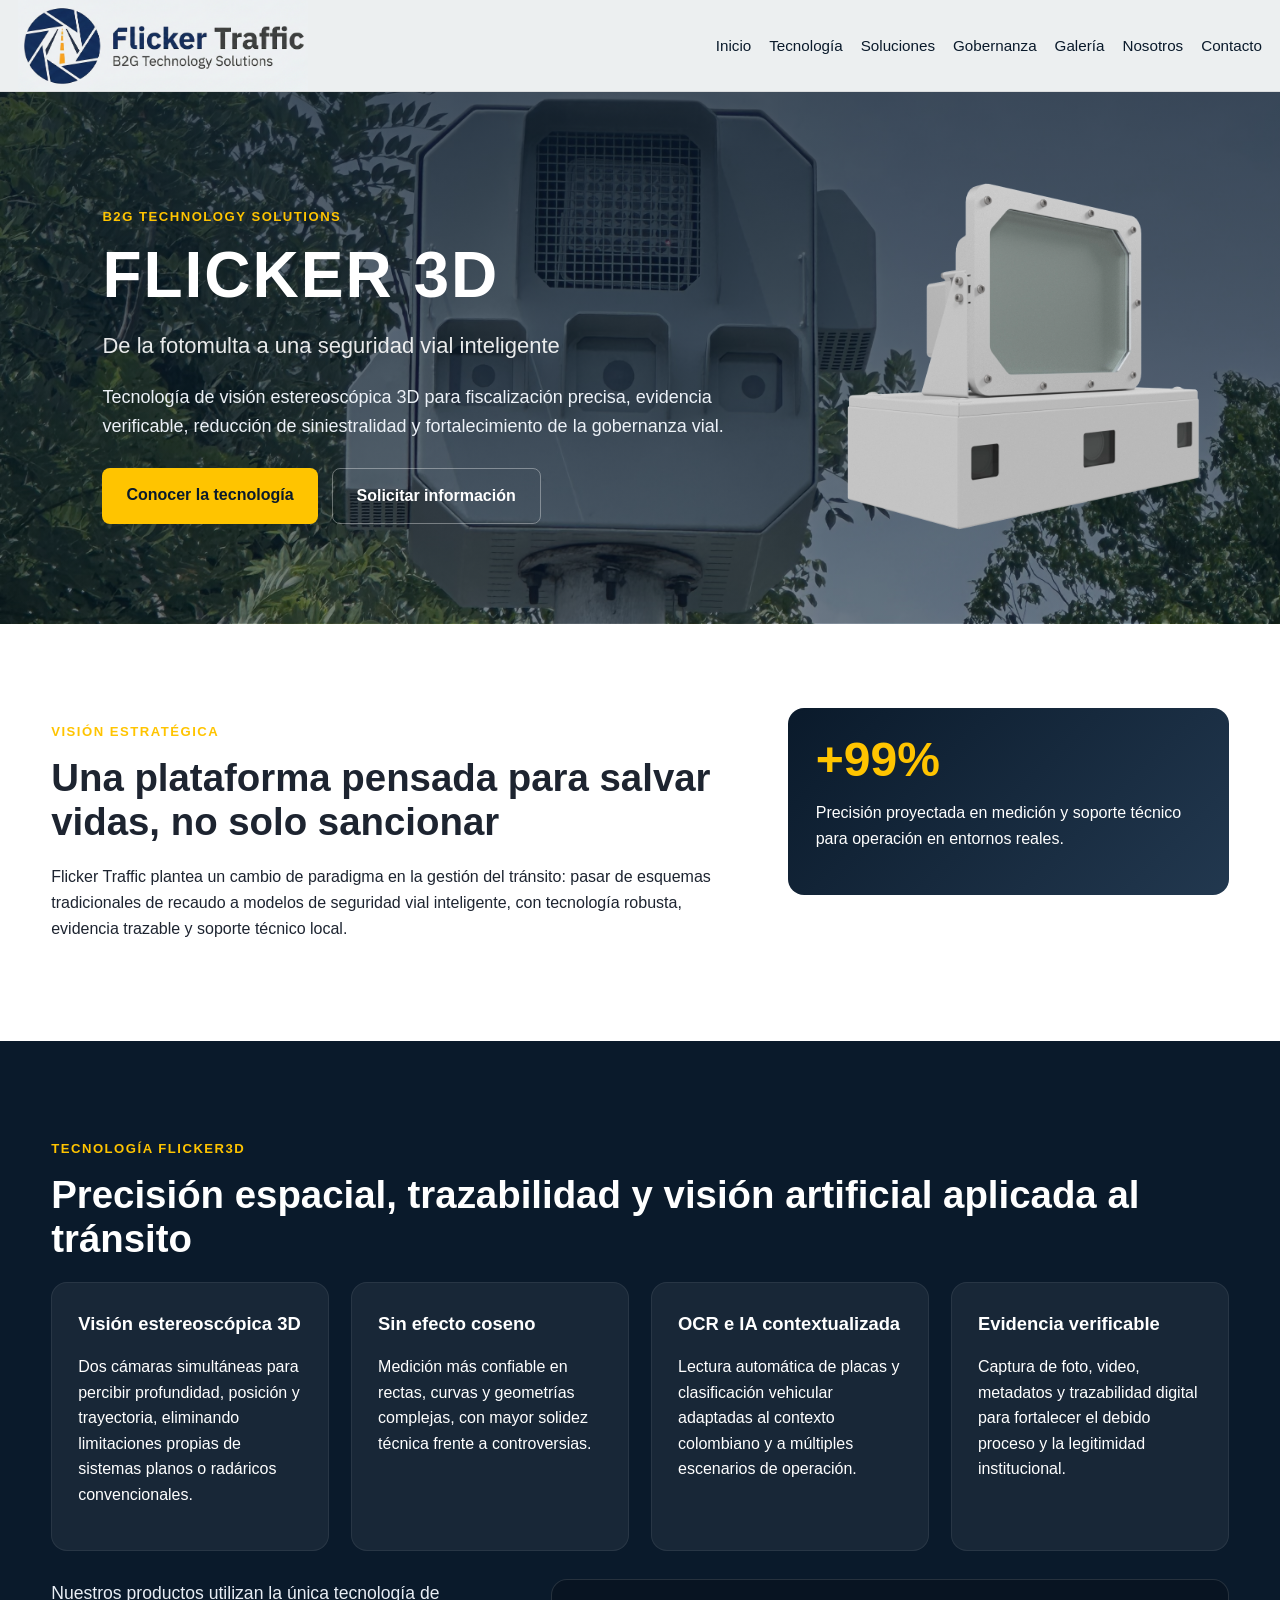
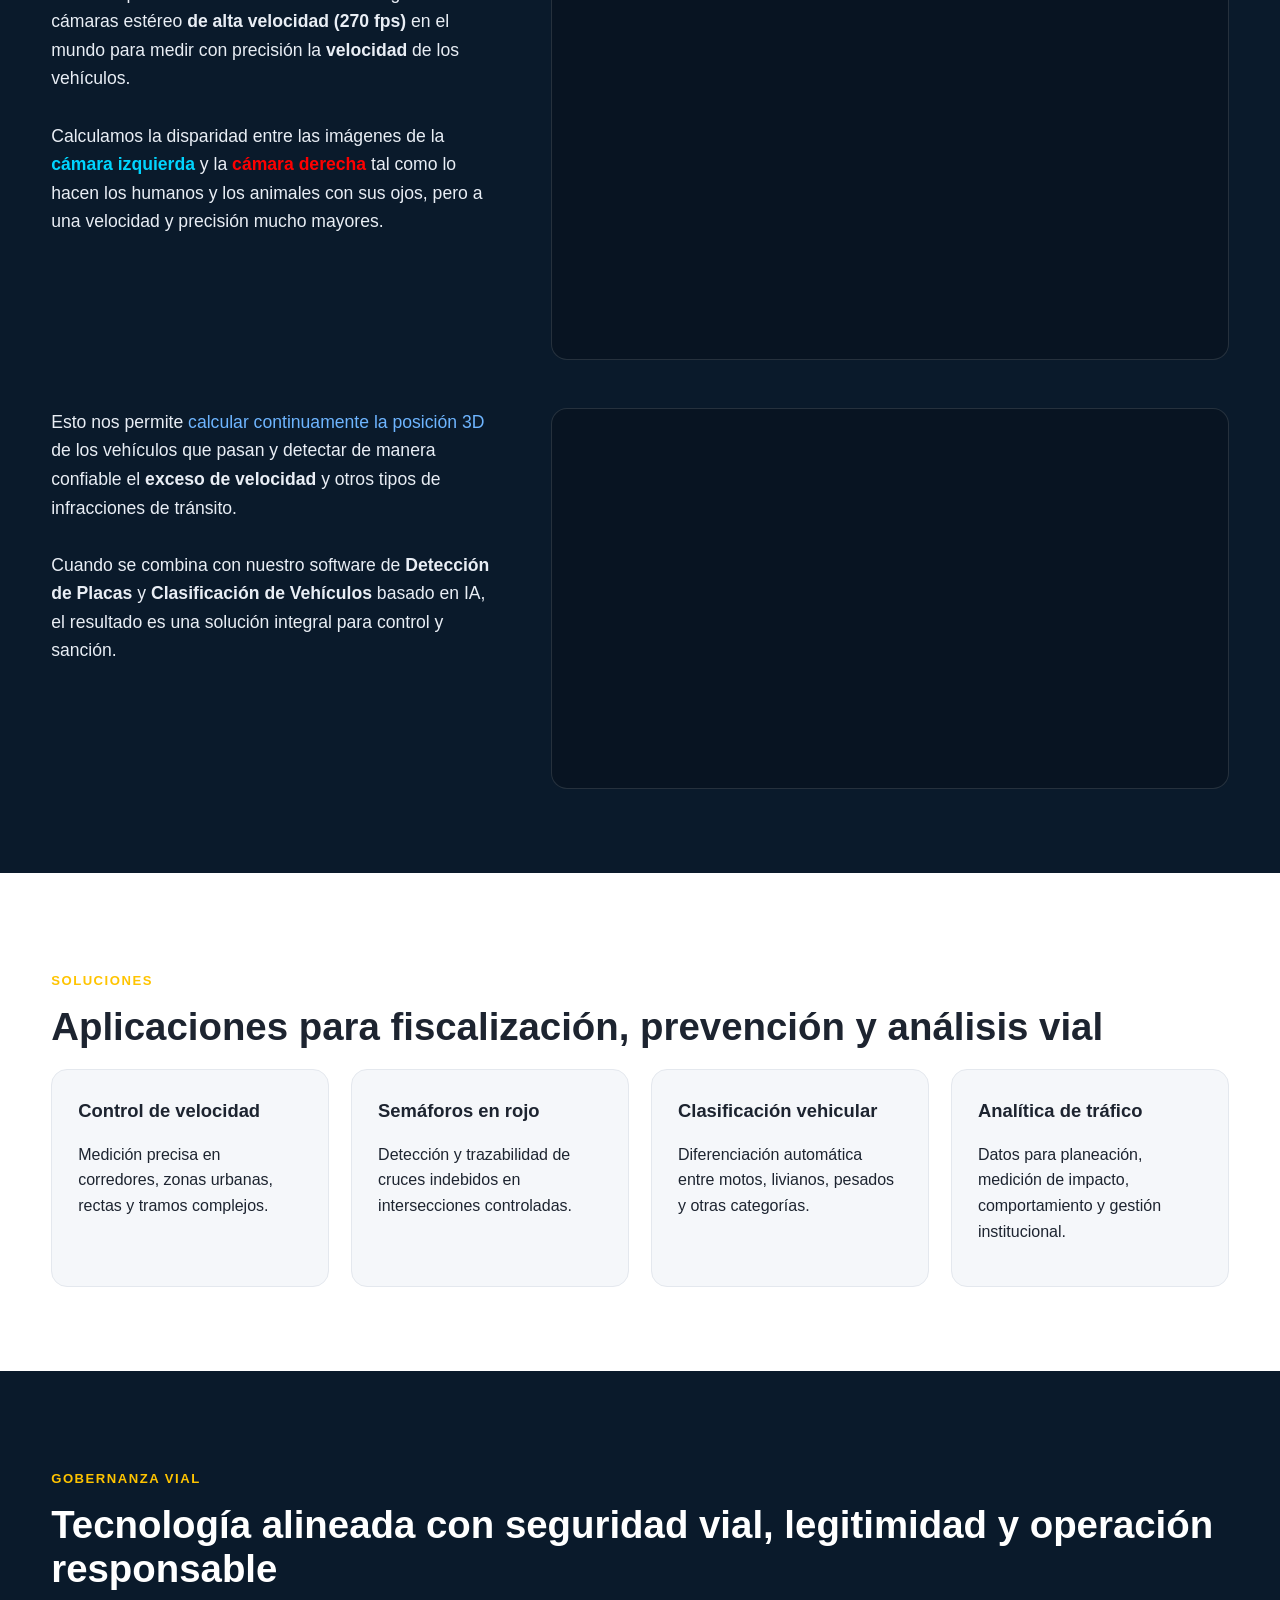
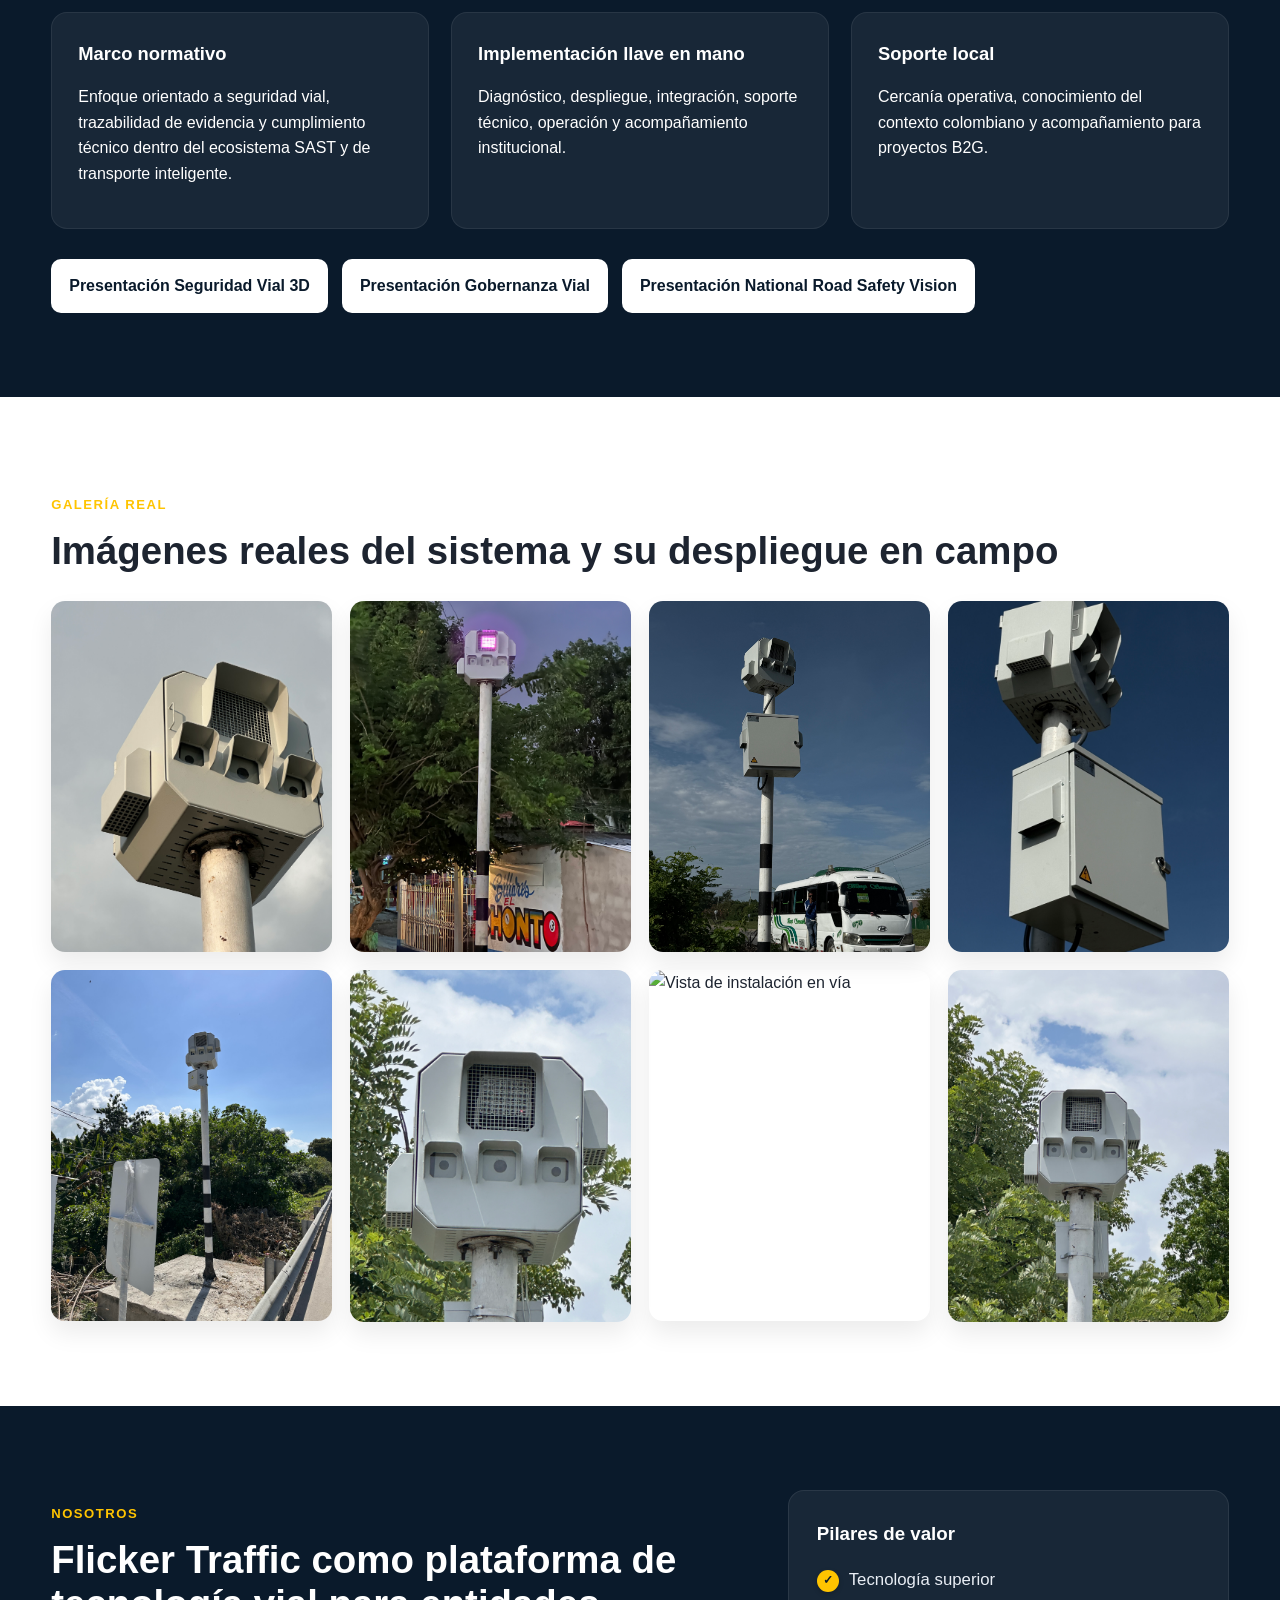
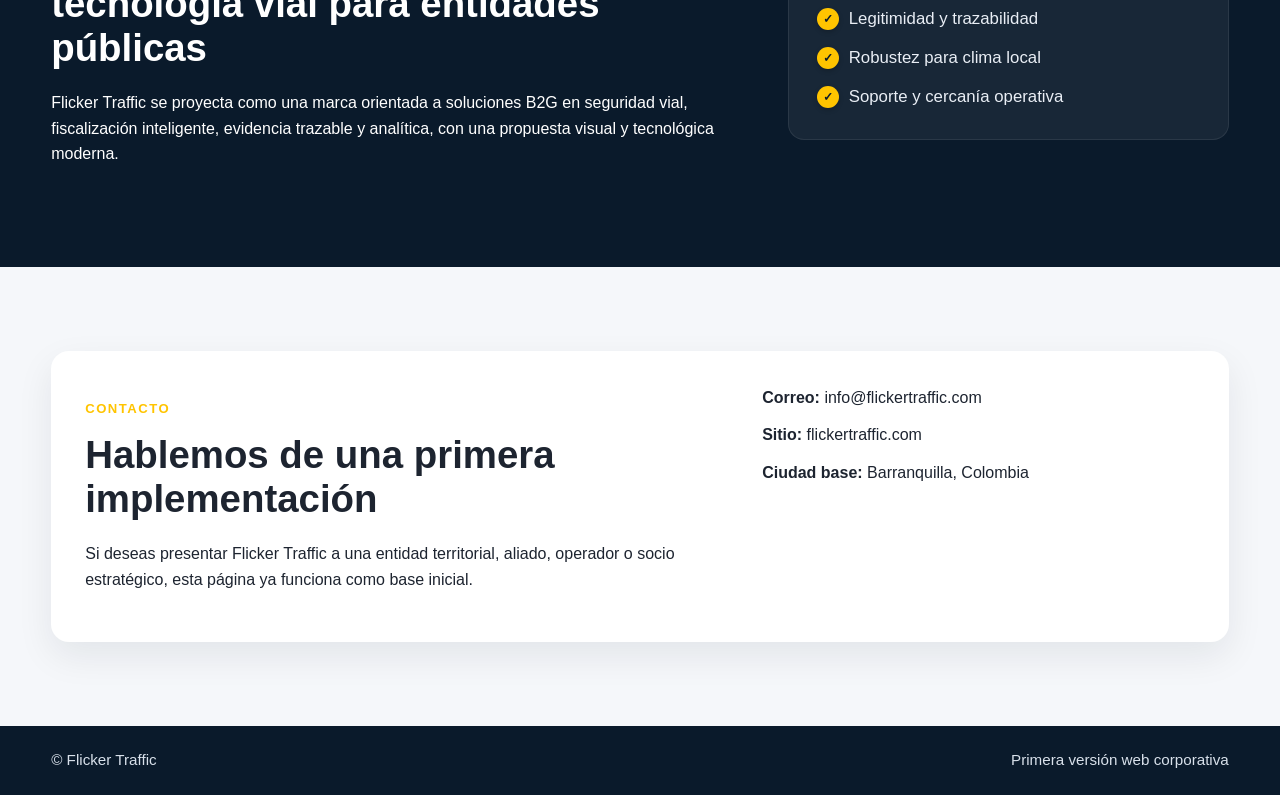
==== index.html @ 9ed1cec3 "Floating camera without background" ====
<!DOCTYPE html>
<html lang="es">
<head>
  <meta charset="UTF-8" />
  <meta name="viewport" content="width=device-width, initial-scale=1.0" />
  <title>Flicker Traffic | Seguridad Vial Inteligente</title>
  <meta name="description" content="Tecnología 3D para seguridad vial, fiscalización inteligente, trazabilidad de evidencia y soluciones B2G." />
  <link rel="stylesheet" href="css/styles.css" />
</head>
<body>

  <header class="header">
    <div class="container nav-wrap">
      <div class="logo">
        <img src="./images/logo-flicker-traffic.png" alt="Flicker Traffic">
      </div>
      <nav class="nav">
        <a href="#inicio">Inicio</a>
        <a href="#tecnologia">Tecnología</a>
        <a href="#soluciones">Soluciones</a>
        <a href="#gobernanza">Gobernanza</a>
        <a href="#galeria">Galería</a>
        <a href="#nosotros">Nosotros</a>
        <a href="#contacto">Contacto</a>
      </nav>
      <button class="nav-toggle" aria-label="Abrir menú" aria-expanded="false">
        <span class="nav-toggle__bar"></span>
        <span class="nav-toggle__bar"></span>
        <span class="nav-toggle__bar"></span>
      </button>
    </div>
  </header>
  <div class="nav-backdrop"></div>
  <div class="nav-modal">
    <button class="nav-modal__close" aria-label="Cerrar menú">
      <svg xmlns="http://www.w3.org/2000/svg" width="20" height="20" viewBox="0 0 20 20" fill="none" stroke="currentColor" stroke-width="2.5" stroke-linecap="round">
        <line x1="3" y1="3" x2="17" y2="17"/>
        <line x1="17" y1="3" x2="3" y2="17"/>
      </svg>
    </button>
    <nav class="nav-modal__nav">
      <a href="#inicio">Inicio</a>
      <a href="#tecnologia">Tecnología</a>
      <a href="#soluciones">Soluciones</a>
      <a href="#gobernanza">Gobernanza</a>
      <a href="#galeria">Galería</a>
      <a href="#nosotros">Nosotros</a>
      <a href="#contacto">Contacto</a>
    </nav>
  </div>

  <section id="inicio" class="hero">
    <div class="hero-overlay">
      <div class="container hero-content">
        <p class="eyebrow">B2G Technology Solutions</p>
        <h1 class="hero-product-title">FLICKER 3D</h1>
        <p class="hero-subtitle">
        De la fotomulta a una seguridad vial inteligente
        </p>
        <p class="hero-text">
          Tecnología de visión estereoscópica 3D para fiscalización precisa,
          evidencia verificable, reducción de siniestralidad y fortalecimiento
          de la gobernanza vial.
        </p>
        <div class="hero-buttons">
          <a class="btn btn-primary" href="#tecnologia">Conocer la tecnología</a>
          <a class="btn btn-secondary" href="#contacto">Solicitar información</a>
        </div>
      </div>
      <!-- NUEVA IMAGEN DEL EQUIPO -->
    <div class="hero-product">
      <img src="images/flicker3d-product_recortado_sin_fondo.webp" alt="Flicker 3D">
    </div>
      
    </div>
  </section>

  <section class="section intro">
    <div class="container two-col">
      <div>
        <p class="section-kicker">Visión estratégica</p>
        <h2>Una plataforma pensada para salvar vidas, no solo sancionar</h2>
        <p>
          Flicker Traffic plantea un cambio de paradigma en la gestión del tránsito:
          pasar de esquemas tradicionales de recaudo a modelos de seguridad vial
          inteligente, con tecnología robusta, evidencia trazable y soporte técnico local.
        </p>
      </div>
      <div class="highlight-box">
        <div class="stat">+99%</div>
        <p>Precisión proyectada en medición y soporte técnico para operación en entornos reales.</p>
      </div>
    </div>
  </section>

  <section id="tecnologia" class="section section-dark">
    <div class="container">
      <p class="section-kicker">Tecnología Flicker3D</p>
      <h2>Precisión espacial, trazabilidad y visión artificial aplicada al tránsito</h2>

      <div class="grid cards-4">
        <article class="card">
          <h3>Visión estereoscópica 3D</h3>
          <p>
            Dos cámaras simultáneas para percibir profundidad, posición y trayectoria,
            eliminando limitaciones propias de sistemas planos o radáricos convencionales.
          </p>
        </article>

        <article class="card">
          <h3>Sin efecto coseno</h3>
          <p>
            Medición más confiable en rectas, curvas y geometrías complejas,
            con mayor solidez técnica frente a controversias.
          </p>
        </article>

        <article class="card">
          <h3>OCR e IA contextualizada</h3>
          <p>
            Lectura automática de placas y clasificación vehicular adaptadas
            al contexto colombiano y a múltiples escenarios de operación.
          </p>
        </article>

        <article class="card">
          <h3>Evidencia verificable</h3>
          <p>
            Captura de foto, video, metadatos y trazabilidad digital para fortalecer
            el debido proceso y la legitimidad institucional.
          </p>
        </article>
      </div>
      <div class="tech-demo-grid">
        <p class="tech-demo-text">
          Nuestros productos utilizan la única tecnología de cámaras estéreo <b>de alta velocidad (270 fps)</b> en el mundo para medir con precisión la <b>velocidad</b> de los vehículos.
          <br><br>
          Calculamos la disparidad entre las imágenes de la <span style="color: #00d4fe; font-weight: 700">cámara izquierda</span> y la <span style="color: #fe0000; font-weight: 700">cámara derecha</span> tal como lo hacen los humanos y los animales con sus ojos, pero a una velocidad y precisión mucho mayores.
        </p>
        <div class="tech-demo-video">
          <video autoplay loop muted playsinline preload="auto" aria-label="Una escena de vehículos pasando por una vía, combinando la vista de las cámaras izquierda y derecha.">
            <source src="assets/stereo_x2slow.mp4" type="video/mp4">
          </video>
        </div>
        <p class="tech-demo-text">
          Esto nos permite <span style="color: #6eb5ff">calcular continuamente la posición 3D</span> de los vehículos que pasan y detectar de manera confiable el <b>exceso de velocidad</b> y otros tipos de infracciones de tránsito.
          <br><br>
          Cuando se combina con nuestro software de <b>Detección de Placas</b> y <b>Clasificación de Vehículos</b> basado en IA, el resultado es una solución integral para control y sanción.
        </p>
        <div class="tech-demo-video">
          <video autoplay loop muted playsinline preload="auto" aria-label="La misma escena de vehículos pasando por una vía, con una sola vista y superposiciones que muestran las coordenadas 3D calculadas para cada vehículo.">
            <source src="assets/cajas_x2slow.mp4" type="video/mp4">
          </video>
        </div>
      </div>
    </div>
  </section>

  <section id="soluciones" class="section">
    <div class="container">
      <p class="section-kicker">Soluciones</p>
      <h2>Aplicaciones para fiscalización, prevención y análisis vial</h2>

      <div class="grid cards-4">
        <article class="card light">
          <h3>Control de velocidad</h3>
          <p>Medición precisa en corredores, zonas urbanas, rectas y tramos complejos.</p>
        </article>

        <article class="card light">
          <h3>Semáforos en rojo</h3>
          <p>Detección y trazabilidad de cruces indebidos en intersecciones controladas.</p>
        </article>

        <article class="card light">
          <h3>Clasificación vehicular</h3>
          <p>Diferenciación automática entre motos, livianos, pesados y otras categorías.</p>
        </article>

        <article class="card light">
          <h3>Analítica de tráfico</h3>
          <p>Datos para planeación, medición de impacto, comportamiento y gestión institucional.</p>
        </article>
      </div>
    </div>
  </section>

  <section id="gobernanza" class="section section-dark">
    <div class="container">
      <p class="section-kicker">Gobernanza vial</p>
      <h2>Tecnología alineada con seguridad vial, legitimidad y operación responsable</h2>

      <div class="grid cards-3">
        <article class="card">
          <h3>Marco normativo</h3>
          <p>
            Enfoque orientado a seguridad vial, trazabilidad de evidencia y cumplimiento
            técnico dentro del ecosistema SAST y de transporte inteligente.
          </p>
        </article>

        <article class="card">
          <h3>Implementación llave en mano</h3>
          <p>
            Diagnóstico, despliegue, integración, soporte técnico, operación y
            acompañamiento institucional.
          </p>
        </article>

        <article class="card">
          <h3>Soporte local</h3>
          <p>
            Cercanía operativa, conocimiento del contexto colombiano y acompañamiento
            para proyectos B2G.
          </p>
        </article>
      </div>

      <div class="downloads">
        <a class="download-link" href="assets/Flicker3D_Seguridad_Vial_3D.pdf" target="_blank" rel="noopener noreferrer">Presentación Seguridad Vial 3D</a>
        <a class="download-link" href="assets/Flicker3D_Gobernanza_Vial.pdf" target="_blank" rel="noopener noreferrer">Presentación Gobernanza Vial</a>
        <a class="download-link" href="assets/Flicker3D_National_Road_Safety_Vision.pdf" target="_blank" rel="noopener noreferrer">Presentación National Road Safety Vision</a>
      </div>
    </div>
  </section>

  <section id="galeria" class="section">
    <div class="container">
      <p class="section-kicker">Galería real</p>
      <h2>Imágenes reales del sistema y su despliegue en campo</h2>

      <div class="gallery">
        <img src="images/camera1.jpg" alt="Equipo Flicker instalado en poste" />
        <img src="images/camera2.jpg" alt="Equipo Flicker con iluminación activa" />
        <img src="images/camera3.jpg" alt="Vista completa del sistema instalado" />
        <img src="images/camera4.jpg" alt="Cabina y poste del sistema Flicker" />
        <img src="images/camera5.jpg" alt="Equipo Flicker en operación" />
        <img src="images/camera6.jpg" alt="Detalle frontal del sistema Flicker" />
        <img src="images/camera7.jpg" alt="Vista de instalación en vía" />
        <img src="images/camera8.jpg" alt="Detalle frontal adicional del sistema" />
      </div>
    </div>
  </section>

  <section id="nosotros" class="section section-dark">
    <div class="container two-col">
      <div>
        <p class="section-kicker">Nosotros</p>
        <h2>Flicker Traffic como plataforma de tecnología vial para entidades públicas</h2>
        <p>
          Flicker Traffic se proyecta como una marca orientada a soluciones B2G
          en seguridad vial, fiscalización inteligente, evidencia trazable y analítica,
          con una propuesta visual y tecnológica moderna.
        </p>
      </div>

      <div class="about-box">
        <h3>Pilares de valor</h3>
        <ul>
          <li>Tecnología superior</li>
          <li>Legitimidad y trazabilidad</li>
          <li>Robustez para clima local</li>
          <li>Soporte y cercanía operativa</li>
        </ul>
      </div>
    </div>
  </section>

  <section id="contacto" class="section contact-section">
    <div class="container contact-box">
      <div>
        <p class="section-kicker">Contacto</p>
        <h2>Hablemos de una primera implementación</h2>
        <p>
          Si deseas presentar Flicker Traffic a una entidad territorial, aliado,
          operador o socio estratégico, esta página ya funciona como base inicial.
        </p>
      </div>

      <div class="contact-data">
        <p><strong>Correo:</strong> info@flickertraffic.com</p>
        <p><strong>Sitio:</strong> flickertraffic.com</p>
        <p><strong>Ciudad base:</strong> Barranquilla, Colombia</p>
      </div>
    </div>
  </section>

  <footer class="footer">
    <div class="container footer-wrap">
      <div>© Flicker Traffic</div>
      <div>Primera versión web corporativa</div>
    </div>
  </footer>

  <script>
    (function () {
      var header = document.querySelector('.header');
      var navToggle = document.querySelector('.nav-toggle');
      var navBackdrop = document.querySelector('.nav-backdrop');
      var navModalClose = document.querySelector('.nav-modal__close');
      var lastScrollY = 0;

      // Hide on scroll
      window.addEventListener('scroll', function () {
        var currentScrollY = window.scrollY;

        if (currentScrollY > lastScrollY && currentScrollY > 80) {
          header.classList.add('header--hidden');
        } else {
          header.classList.remove('header--hidden');
        }

        lastScrollY = currentScrollY;
      });

      // Hamburger menu
      function closeMenu() {
        header.classList.remove('nav-open');
        navToggle.setAttribute('aria-expanded', 'false');
        navToggle.setAttribute('aria-label', 'Abrir menú');
      }

      navToggle.addEventListener('click', function () {
        var isOpen = header.classList.toggle('nav-open');
        navToggle.setAttribute('aria-expanded', String(isOpen));
        navToggle.setAttribute('aria-label', isOpen ? 'Cerrar menú' : 'Abrir menú');
      });

      navBackdrop.addEventListener('click', closeMenu);
      navModalClose.addEventListener('click', closeMenu);

      document.querySelectorAll('.nav-modal__nav a').forEach(function (link) {
        link.addEventListener('click', closeMenu);
      });

      document.addEventListener('keydown', function (e) {
        if (e.key === 'Escape') closeMenu();
      });
    })();
  </script>
</body>
</html>
---- css/styles.css ----
* {
  box-sizing: border-box;
}

:root {
  --color-navy: #0a1a2b;
  --color-navy-rgb: 10, 26, 43;
  --color-navy-mid: #22384f;
  --color-accent: #ffc400;
  --color-text-light: #ecf1f7;
  --color-text-muted: #e9eef5;
  --color-text-footer: #d8e0ea;
  --color-bg-light: #f5f7fa;
  --color-border-light: #e4e8ee;
  --radius-card: 16px;
  --radius-btn: 8px;
  --radius-download: 10px;
  --radius-gallery: 14px;
  --radius-contact: 18px;
  --section-padding: 84px;
}

html {
  scroll-behavior: smooth;
}

body {
  margin: 0;
  font-family: Arial, Helvetica, sans-serif;
  background: #ffffff;
  color: #1d2430;
  line-height: 1.6;
}

img {
  max-width: 100%;
  display: block;
}

.container {
  width: min(1180px, 92%);
  margin: 0 auto;
}

.header {
  position: sticky;
  top: 0;
  z-index: 1000;
  background: #ECEFF0;
  border-bottom: 1px solid rgba(0, 0, 0, 0.08);
  transition: transform 0.3s ease;
}

.header--hidden {
  transform: translateY(-100%);
}

.nav-wrap {
  display: flex;
  align-items: center;
  justify-content: space-between;
  padding-left: 18px;
  padding-right: 18px;
  gap: 24px;
}

.logo {
  color: #ffffff;
  font-size: 1.4rem;
  font-weight: 700;
  letter-spacing: 0.5px;
  display:flex;
  align-items:center;
  margin-left:0;
  padding-left:0;
}

.nav {
  display: flex;
  flex-wrap: wrap;
  gap: 18px;
  margin-left:auto;
}

.nav-toggle {
  display: none;
}

.nav-backdrop {
  display: none;
}

.nav-modal {
  display: none;
}

.nav a {
  color: var(--color-navy);
  text-decoration: none;
  font-size: 0.95rem;
}

.nav a:hover {
  color: var(--color-accent);
}

.hero{

background-image:
linear-gradient(rgba(var(--color-navy-rgb), 0.75), rgba(var(--color-navy-rgb), 0.55)),
url('../images/camera8.jpg');
background-size:cover;
background-position:center;
background-repeat:no-repeat;
  display: flex;
  align-items: center;
}

.hero-overlay {
  width: 100%;
  padding: 100px 0;
}

.hero-content{

position:relative;
z-index:2;

max-width:640px;

margin-left:8%;
margin-right:auto;

}

.eyebrow,
.section-kicker {
  text-transform: uppercase;
  letter-spacing: 1.5px;
  font-size: 0.82rem;
  font-weight: 700;
  color: var(--color-accent);
  margin-bottom: 14px;
}

.hero h1 {
  font-size: clamp(2.2rem, 5vw, 4.4rem);
  line-height: 1.08;
  margin: 0 0 18px;
}

.hero-text {
  font-size: 1.1rem;
  max-width: 680px;
  color: var(--color-text-light);
}

.hero-buttons {
  display: flex;
  flex-wrap: wrap;
  gap: 14px;
  margin-top: 28px;
}

.btn {
  display: inline-block;
  padding: 14px 24px;
  text-decoration: none;
  border-radius: var(--radius-btn);
  font-weight: 700;
  transition: 0.25s ease;
}

.btn-primary {
  background: var(--color-accent);
  color: var(--color-navy);
}

.btn-primary:hover {
  transform: translateY(-1px);
}

.btn-secondary {
  border: 1px solid rgba(255,255,255,0.35);
  color: #ffffff;
}

.btn-secondary:hover {
  background: rgba(255,255,255,0.08);
}

.section {
  padding: var(--section-padding) 0;
}

.section h2 {
  font-size: clamp(1.8rem, 3vw, 3rem);
  line-height: 1.15;
  margin-top: 0;
  margin-bottom: 20px;
}

.section-dark {
  background: var(--color-navy);
  color: #ffffff;
}

.two-col {
  display: grid;
  grid-template-columns: 1.35fr 0.85fr;
  gap: 36px;
  align-items: start;
}

.highlight-box,
.about-box,
.contact-box,
.card {
  border-radius: var(--radius-card);
}

.highlight-box {
  background: linear-gradient(135deg, #0a1a2b, #22384f);
  color: #ffffff;
  padding: 28px;
}

.stat {
  font-size: 3rem;
  font-weight: 800;
  color: var(--color-accent);
  line-height: 1;
  margin-bottom: 12px;
}

.grid {
  display: grid;
  gap: 22px;
}

.cards-4 {
  grid-template-columns: repeat(4, 1fr);
}

.cards-3 {
  grid-template-columns: repeat(3, 1fr);
}

.card {
  padding: 26px;
  background: rgba(255,255,255,0.06);
  border: 1px solid rgba(255,255,255,0.07);
}

.card.light {
  background: var(--color-bg-light);
  border: 1px solid var(--color-border-light);
}

.card h3 {
  margin-top: 0;
  margin-bottom: 12px;
  font-size: 1.15rem;
}

.downloads {
  display: flex;
  flex-wrap: wrap;
  gap: 14px;
  margin-top: 30px;
}

.download-link {
  display: inline-block;
  padding: 14px 18px;
  border-radius: var(--radius-download);
  text-decoration: none;
  background: #ffffff;
  color: var(--color-navy);
  font-weight: 700;
}

.download-link:hover {
  background: var(--color-accent);
}

.gallery {
  display: grid;
  grid-template-columns: repeat(4, 1fr);
  gap: 18px;
  margin-top: 28px;
}

.gallery img {
  width: 100%;
  aspect-ratio: 4 / 5;
  object-fit: cover;
  border-radius: var(--radius-gallery);
  box-shadow: 0 12px 24px rgba(0,0,0,0.08);
}

.about-box {
  background: rgba(255,255,255,0.06);
  padding: 28px;
  border: 1px solid rgba(255,255,255,0.08);
}

.about-box h3 {
  margin-top: 0;
}

.about-box ul {
  margin: 0;
  padding-left: 18px;
}

.contact-section {
  background: var(--color-bg-light);
}

.contact-box {
  display: grid;
  grid-template-columns: 1.2fr 0.8fr;
  gap: 28px;
  align-items: start;
  background: #ffffff;
  padding: 34px;
  border-radius: var(--radius-contact);
  box-shadow: 0 14px 36px rgba(16, 24, 40, 0.08);
}

.contact-data p {
  margin: 0 0 12px;
}

.footer {
  background: var(--color-navy);
  color: var(--color-text-footer);
  padding: 22px 0;
}

.footer-wrap {
  display: flex;
  justify-content: space-between;
  gap: 20px;
  flex-wrap: wrap;
  font-size: 0.95rem;
}

.tech-demo-title {
  font-size: clamp(1.4rem, 2.5vw, 1.9rem);
  margin: 48px 0 0;
  font-weight: 700;
}

.tech-demo-grid {
  display: flex;
  flex-direction: column;
  gap: 32px;
  margin-top: 28px;
}

.section-dark .tech-demo-text {
  font-size: 1.1rem;
  line-height: 1.625;
  color: var(--color-text-muted);
  margin: 0;
}

.section-dark .tech-demo-video {
  aspect-ratio: 16 / 9;
  border-radius: var(--radius-card);
  overflow: hidden;
  border: 1px solid rgba(255, 255, 255, 0.12);
  background: rgba(0, 0, 0, 0.2);
}

.tech-demo-video video {
  width: 100%;
  height: 100%;
  object-fit: cover;
  display: block;
}

@media (min-width: 1024px) {
  .tech-demo-grid {
    display: grid;
    grid-template-columns: 2fr 3fr;
    gap: 48px;
    align-items: start;
  }

  .tech-demo-grid > :nth-child(1) {
    grid-column: 1;
    grid-row: 1;
  }

  .tech-demo-grid > :nth-child(2) {
    grid-column: 2;
    grid-row: 1;
  }

  .tech-demo-grid > :nth-child(3) {
    grid-column: 1;
    grid-row: 2;
  }

  .tech-demo-grid > :nth-child(4) {
    grid-column: 2;
    grid-row: 2;
  }
}

@media (max-width: 1080px) {
  .cards-4 {
    grid-template-columns: repeat(2, 1fr);
  }

  .cards-3 {
    grid-template-columns: 1fr;
  }

  .gallery {
    grid-template-columns: repeat(2, 1fr);
  }

  .two-col,
  .contact-box {
    grid-template-columns: 1fr;
  }
}

@media (max-width: 720px) {
  .hero-product {
    display: none;
  }

  .nav {
    display: none;
  }

  .nav-toggle {
    display: flex;
    flex-direction: column;
    justify-content: center;
    align-items: center;
    gap: 6px;
    width: 40px;
    height: 40px;
    background: none;
    border: none;
    cursor: pointer;
    padding: 6px;
    margin-left: auto;
  }

  .nav-toggle__bar {
    display: block;
    width: 22px;
    height: 2px;
    background: var(--color-navy);
    border-radius: 2px;
    transition: transform 0.25s ease, opacity 0.25s ease;
    transform-origin: center;
  }

  .nav-open .nav-toggle__bar:nth-child(1) {
    transform: translateY(8px) rotate(45deg);
  }

  .nav-open .nav-toggle__bar:nth-child(2) {
    opacity: 0;
  }

  .nav-open .nav-toggle__bar:nth-child(3) {
    transform: translateY(-8px) rotate(-45deg);
  }

  .nav-backdrop {
    display: block;
    position: fixed;
    inset: 0;
    background: rgba(0, 0, 0, 0.5);
    z-index: 999;
    opacity: 0;
    pointer-events: none;
    transition: opacity 0.3s ease;
  }

  .nav-open ~ .nav-backdrop {
    opacity: 1;
    pointer-events: auto;
  }

  .nav-modal {
    display: block;
    position: fixed;
    top: 0;
    left: 0;
    right: 0;
    background: #ECEFF0;
    z-index: 1001;
    padding: 80px 0 32px;
    transform: translateY(-100%);
    transition: transform 0.35s ease;
    box-shadow: 0 8px 32px rgba(0, 0, 0, 0.12);
  }

  .nav-open ~ .nav-modal {
    transform: translateY(0);
  }

  .nav-modal__close {
    position: absolute;
    top: 18px;
    right: 20px;
    display: flex;
    align-items: center;
    justify-content: center;
    width: 40px;
    height: 40px;
    background: var(--color-navy);
    color: #ffffff;
    border: none;
    border-radius: 50%;
    cursor: pointer;
    transition: background 0.2s ease;
  }

  .nav-modal__close:hover {
    background: var(--color-navy-mid);
  }

  .nav-modal__nav {
    display: flex;
    flex-direction: column;
  }

  .nav-modal__nav a {
    color: var(--color-navy);
    text-decoration: none;
    font-size: 1.15rem;
    font-weight: 600;
    padding: 16px 24px;
    border-bottom: 1px solid rgba(0, 0, 0, 0.07);
  }

  .nav-modal__nav a:last-child {
    border-bottom: none;
  }

  .nav-modal__nav a:hover {
    color: var(--color-accent);
    background: rgba(0, 0, 0, 0.04);
  }

  .cards-4 {
    grid-template-columns: 1fr;
  }

  .gallery {
    grid-template-columns: repeat(2, 1fr);
  }

  .section {
    padding: 64px 0;
  }

  .hero-overlay {
    padding: 72px 0;
  }
}

.hero{
position:relative;
}

.hero-product{

position:absolute;

right:6%;

top:50%;

transform:translateY(-50%);

z-index:1;

}

.hero-product img{

width:380px;
max-width:28vw;

height:auto;

animation: float 6s ease-in-out infinite;

}

@keyframes float{

0%{transform:translateY(0);}
50%{transform:translateY(-15px);}
100%{transform:translateY(0);}

}

.hero-product-title{

font-size:72px;
font-weight:700;
letter-spacing:2px;

color:#ffffff;

}

.hero-subtitle{

font-size:22px;
margin-top:10px;
margin-bottom:20px;
color:#ffffff;
opacity:0.9;

}

.hero-text{

font-size:18px;

}

.logo img{

width:290px;
height:auto;

display:block;

}

.hero h1{

color:#ffffff;

}

header .container{

display:flex;
align-items:center;
justify-content:space-between;

width:100%;
max-width:1400px;

margin:0 auto;

}

/* --- MEJORAS VISUALES: CARDS --- */
.card {
  transition: all 0.3s ease;
  position: relative;
  overflow: hidden;
}

.card:hover {
  transform: translateY(-7px);
  border-color: rgba(255, 196, 0, 0.5); /* Color accent semitransparente */
  box-shadow: 0 15px 30px rgba(0, 0, 0, 0.2);
}

.card.light:hover {
  box-shadow: 0 15px 30px rgba(10, 26, 43, 0.1);
  border-color: var(--color-accent);
  background: #ffffff;
}

/* Decoración opcional: Barra de color superior al hacer hover */
.card::before {
  content: '';
  position: absolute;
  top: 0;
  left: 0;
  width: 100%;
  height: 4px;
  background: var(--color-accent);
  transform: scaleX(0);
  transform-origin: left;
  transition: transform 0.3s ease;
}

.card:hover::before {
  transform: scaleX(1);
}

/* --- MEJORAS VISUALES: LISTAS --- */
.about-box ul {
  list-style: none;
  padding: 0;
  display: grid;
  gap: 12px;
}

.about-box li {
  position: relative;
  padding-left: 32px;
  font-size: 1.05rem;
  color: var(--color-text-muted);
  display: flex;
  align-items: center;
}

.about-box li::before {
  content: '✓';
  position: absolute;
  left: 0;
  color: var(--color-navy);
  background: var(--color-accent);
  width: 22px;
  height: 22px;
  border-radius: 50%;
  display: flex;
  align-items: center;
  justify-content: center;
  font-size: 12px;
  font-weight: bold;
  box-shadow: 0 2px 5px rgba(0,0,0,0.2);
}
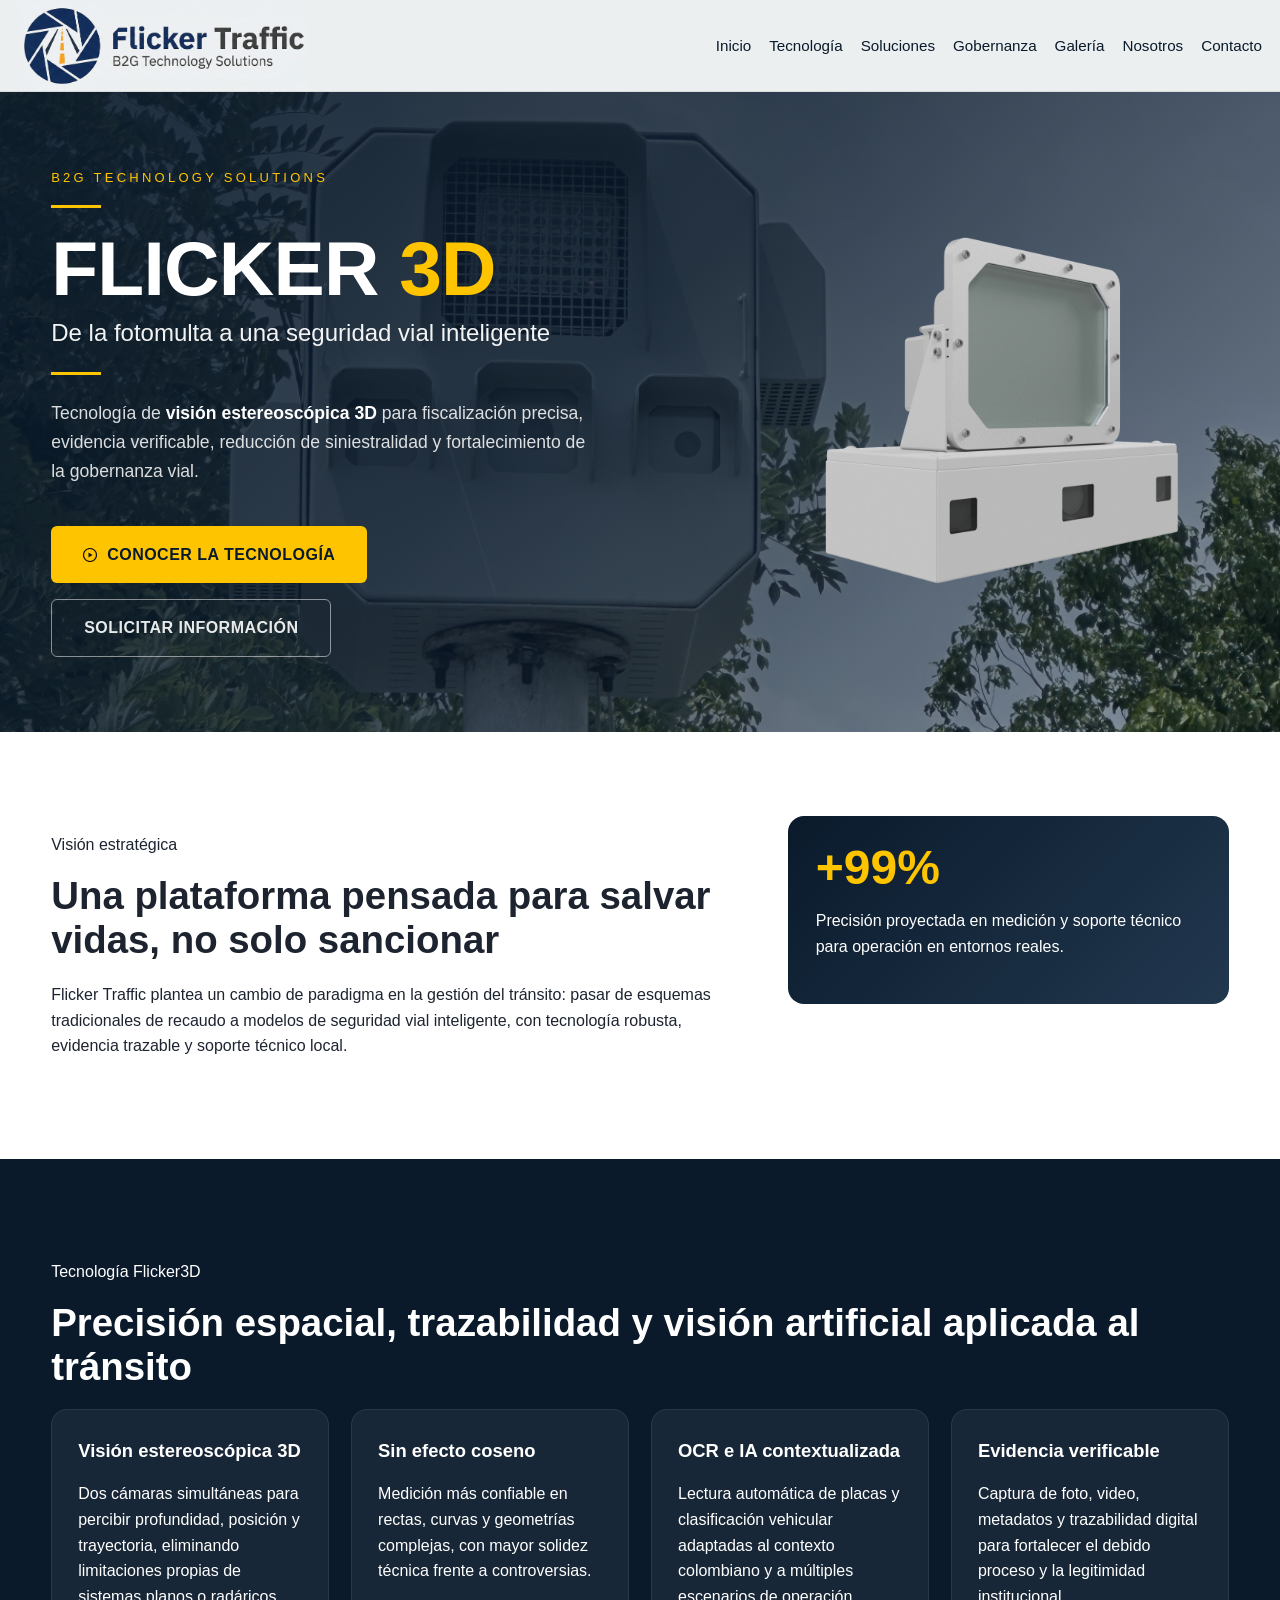
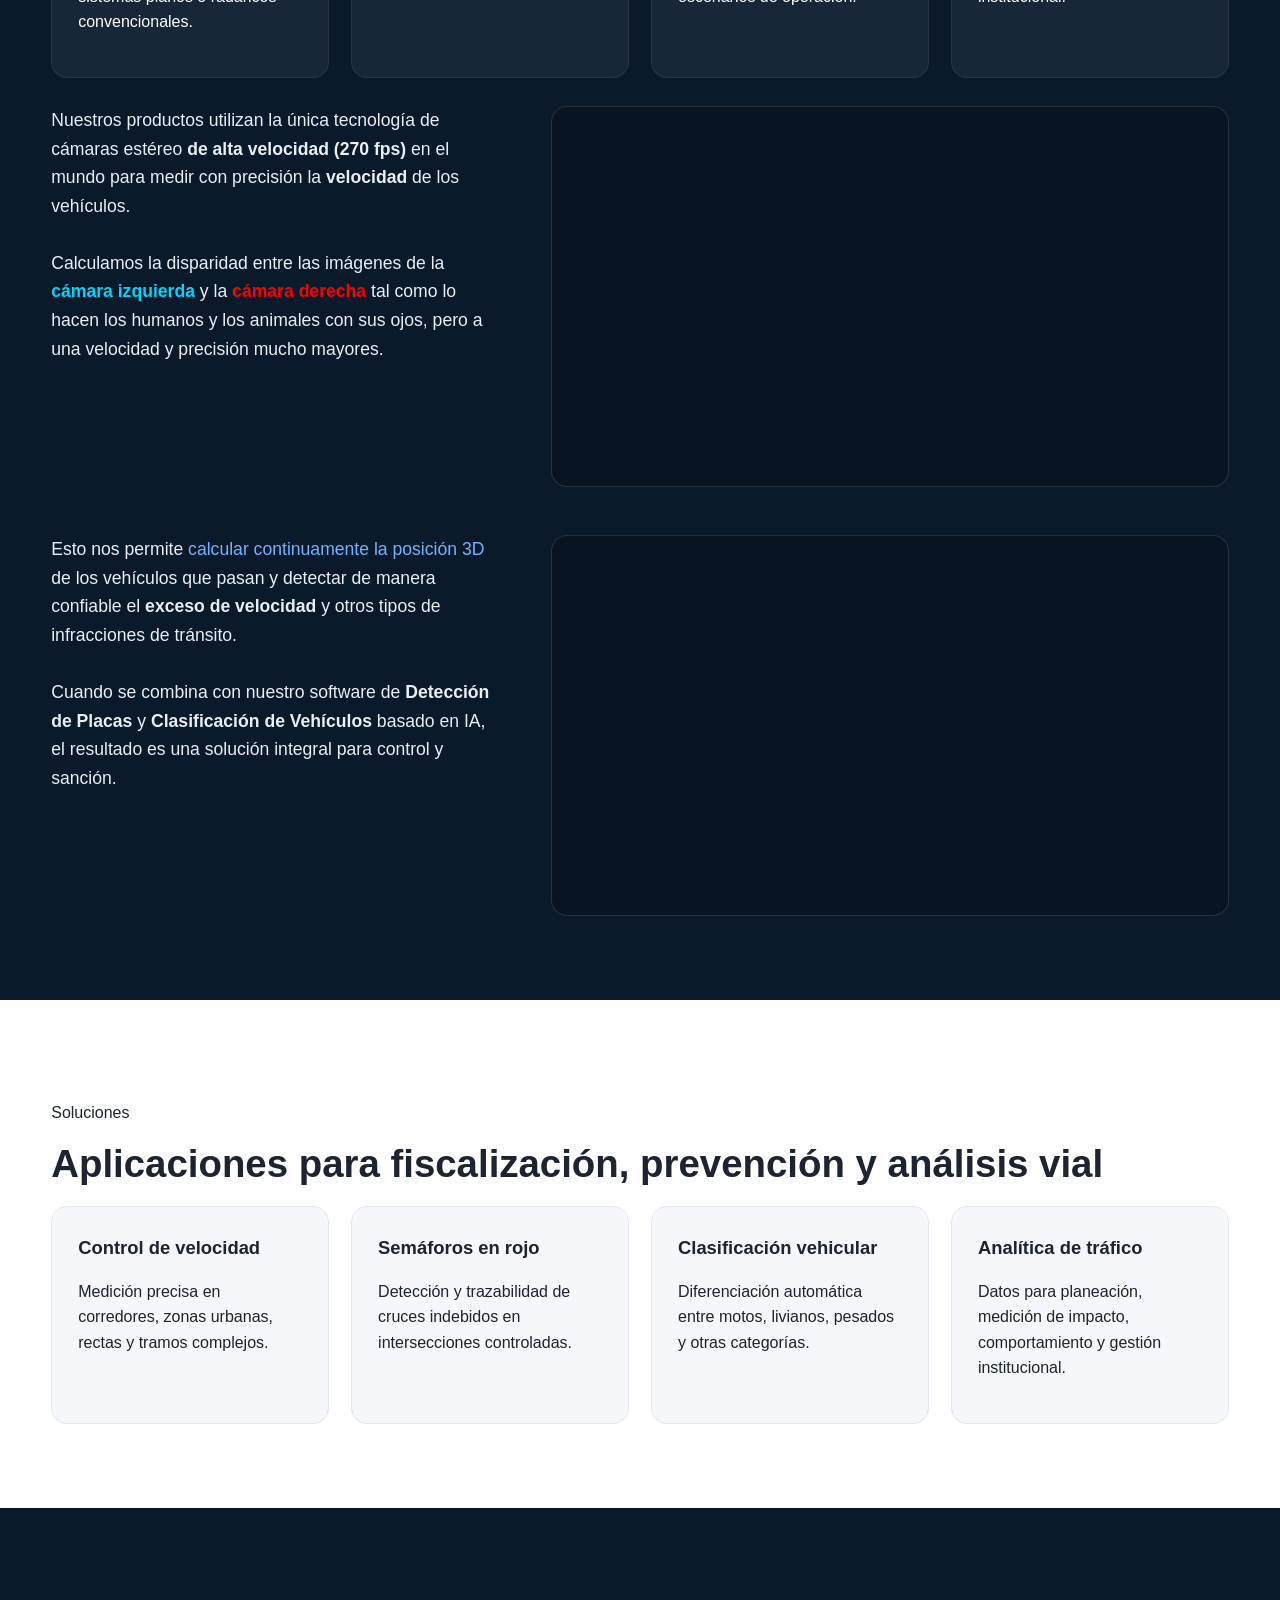
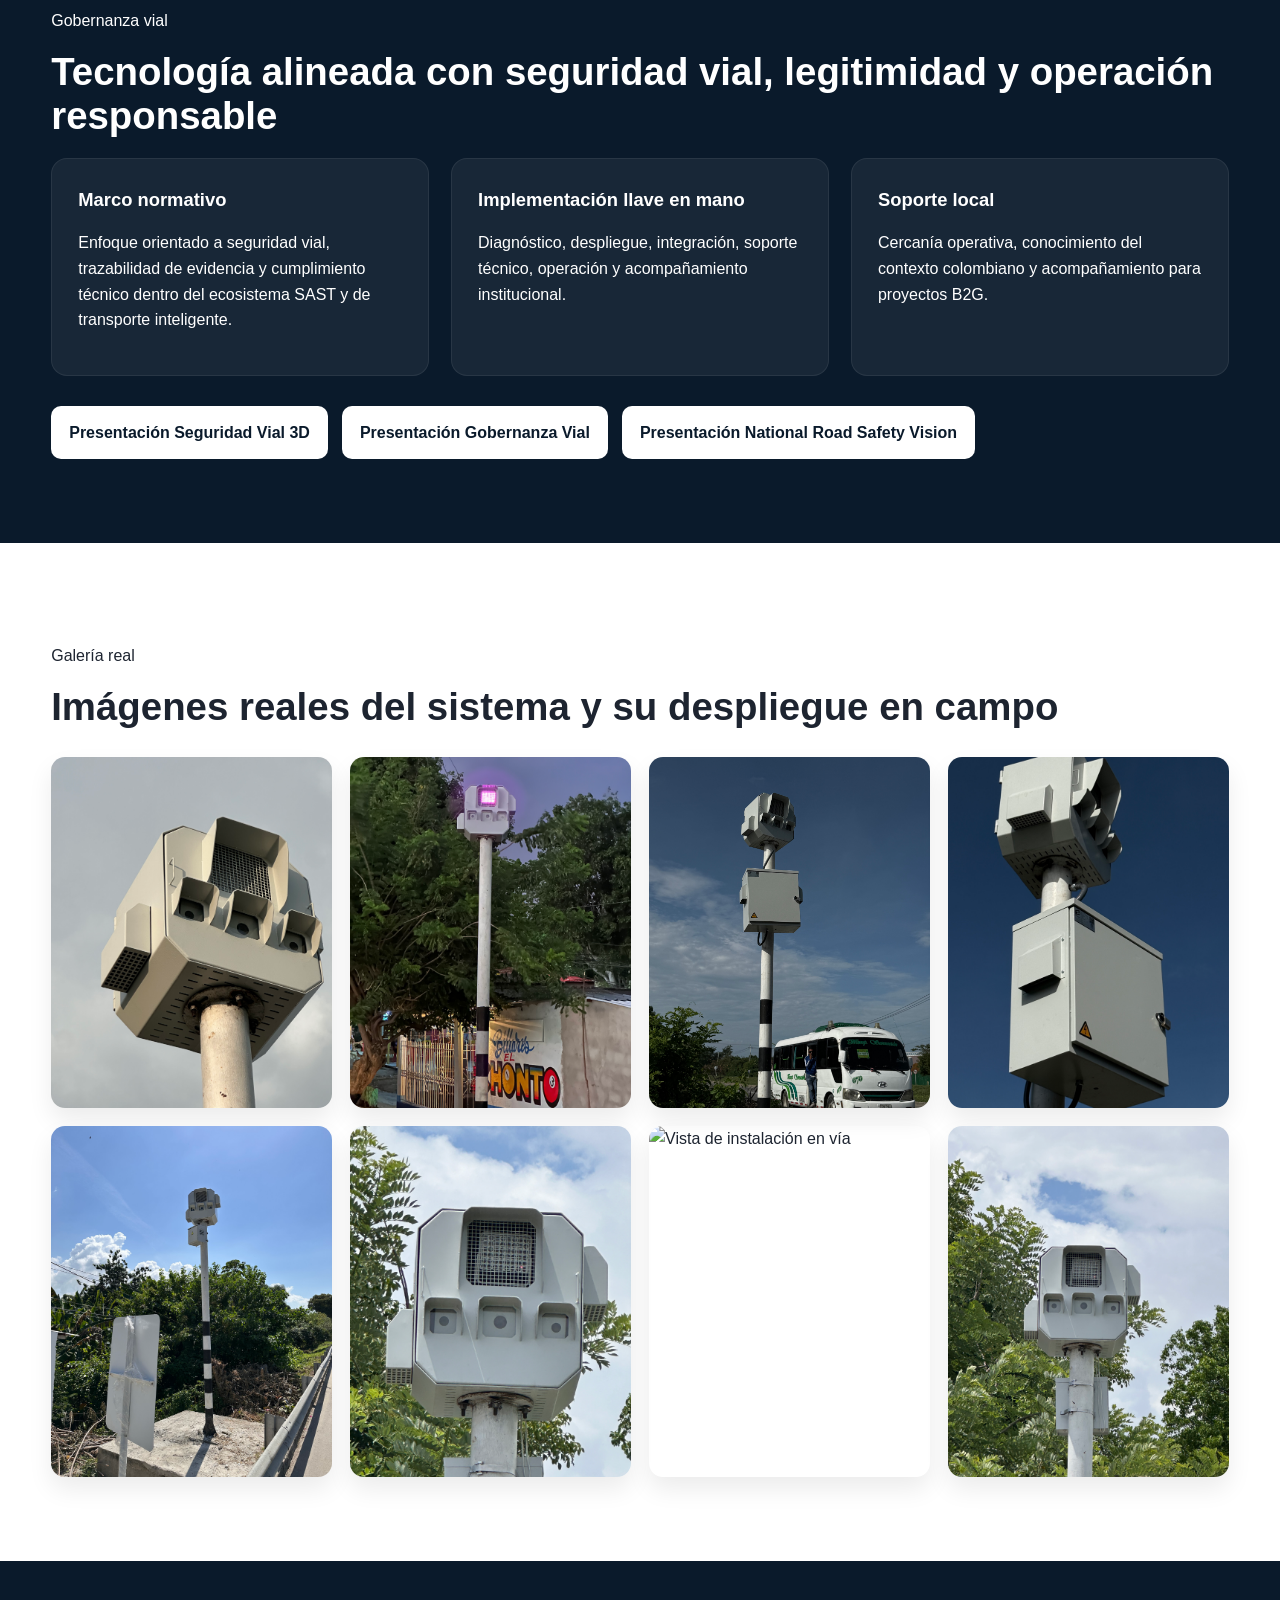
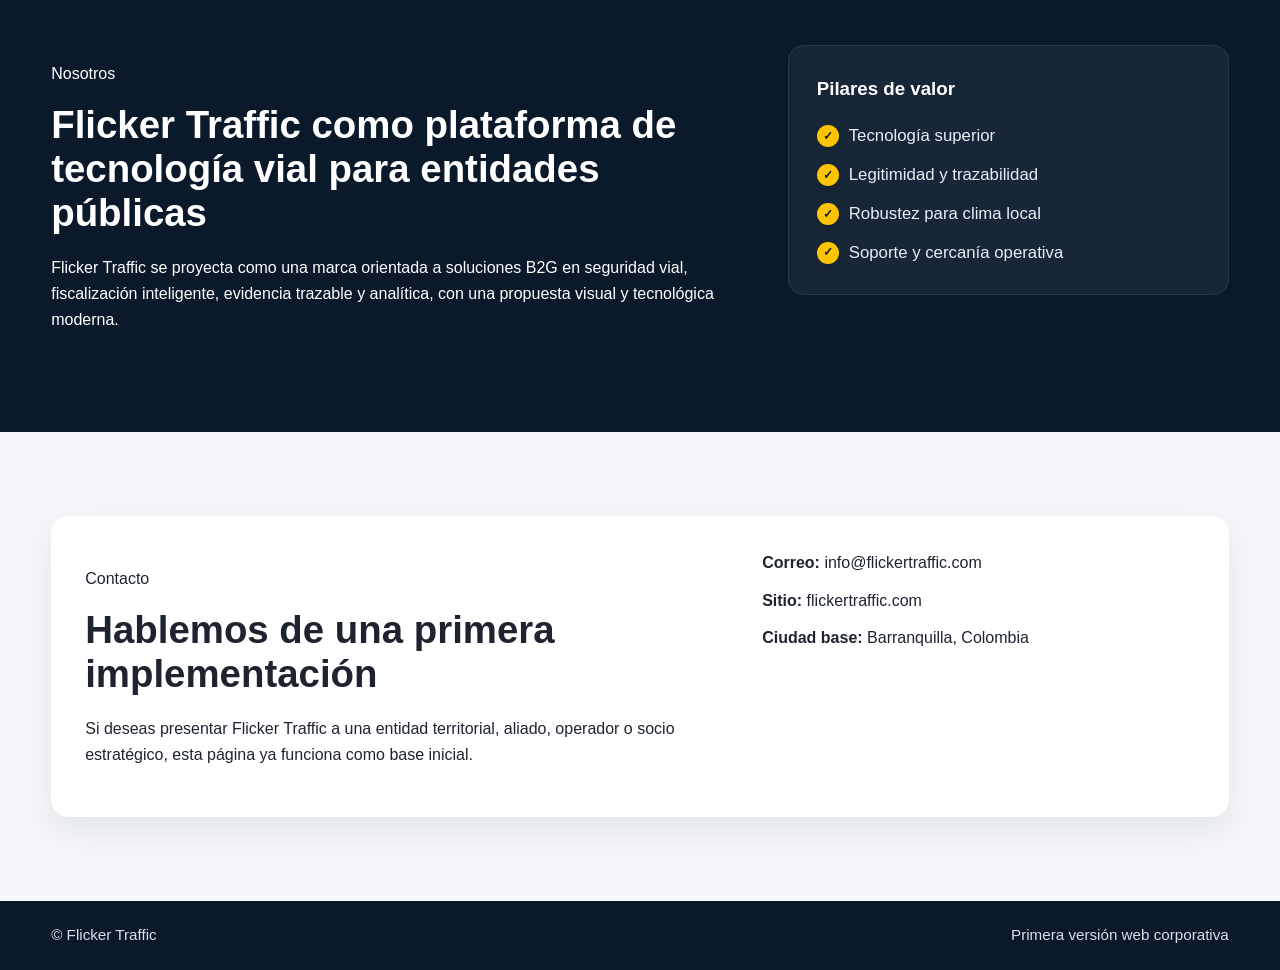
==== commit c87fa410: "Hero section polished" ====
--- a/index.html
+++ b/index.html
@@ -50,28 +50,39 @@
   </div>
 
   <section id="inicio" class="hero">
-    <div class="hero-overlay">
-      <div class="container hero-content">
-        <p class="eyebrow">B2G Technology Solutions</p>
-        <h1 class="hero-product-title">FLICKER 3D</h1>
-        <p class="hero-subtitle">
-        De la fotomulta a una seguridad vial inteligente
-        </p>
-        <p class="hero-text">
-          Tecnología de visión estereoscópica 3D para fiscalización precisa,
-          evidencia verificable, reducción de siniestralidad y fortalecimiento
-          de la gobernanza vial.
-        </p>
-        <div class="hero-buttons">
-          <a class="btn btn-primary" href="#tecnologia">Conocer la tecnología</a>
-          <a class="btn btn-secondary" href="#contacto">Solicitar información</a>
+    <div class="hero-bg"></div>
+    <div class="hero-overlay"></div>
+    
+    <div class="hero-container">
+      <div class="hero-content">
+        <p class="hero-eyebrow">B2G Technology Solutions</p>
+  
+        <div class="hero-divider"></div>
+  
+        <h1 class="hero-title">FLICKER <span>3D</span></h1>
+  
+        <p class="hero-subtitle">De la fotomulta a una seguridad vial inteligente</p>
+  
+        <div class="hero-divider"></div>
+  
+        <p class="hero-body">
+          Tecnología de <strong>visión estereoscópica 3D</strong> para fiscalización precisa, evidencia verificable, reducción de siniestralidad y fortalecimiento de la gobernanza vial.
+        </p>
+  
+        <div class="hero-actions">
+          <a class="btn-hero-primary" href="#tecnologia">
+            <svg width="14" height="14" viewBox="0 0 14 14" fill="none"><circle cx="7" cy="7" r="6.5" stroke="#111" stroke-width="1.2"/><polygon points="5.5,4.5 9.5,7 5.5,9.5" fill="#111"/></svg>
+            Conocer la tecnología
+          </a>
+          <a class="btn-hero-secondary" href="#contacto">
+            Solicitar información
+          </a>
         </div>
       </div>
-      <!-- NUEVA IMAGEN DEL EQUIPO -->
-    <div class="hero-product">
-      <img src="images/flicker3d-product_recortado_sin_fondo.webp" alt="Flicker 3D">
-    </div>
-      
+  
+      <div class="hero-product">
+        <img src="images/flicker3d-product_recortado_sin_fondo.webp" alt="Flicker 3D">
+      </div>
     </div>
   </section>
 
--- a/css/styles.css
+++ b/css/styles.css
@@ -104,62 +104,190 @@
   color: var(--color-accent);
 }
 
-.hero{
-
-background-image:
-linear-gradient(rgba(var(--color-navy-rgb), 0.75), rgba(var(--color-navy-rgb), 0.55)),
-url('../images/camera8.jpg');
-background-size:cover;
-background-position:center;
-background-repeat:no-repeat;
+@import url('https://fonts.googleapis.com/css2?family=Barlow+Condensed:wght@700;800&family=Barlow:wght@300;400;500&display=swap');
+
+.hero {
+  position: relative;
+  width: 100%;
+  min-height: 640px;
+  overflow: hidden;
+  font-family: 'Barlow', sans-serif;
   display: flex;
   align-items: center;
 }
 
+.hero-bg {
+  position: absolute;
+  inset: 0;
+  background-image: url('../images/hero-background.jpg');
+  background-size: cover;
+  background-position: center;
+  z-index: 0;
+}
+
 .hero-overlay {
-  width: 100%;
-  padding: 100px 0;
-}
-
-.hero-content{
-
-position:relative;
-z-index:2;
-
-max-width:640px;
-
-margin-left:8%;
-margin-right:auto;
-
-}
-
-.eyebrow,
-.section-kicker {
+  position: absolute;
+  inset: 0;
+  background: linear-gradient(
+    135deg,
+    rgba(10, 26, 43, 0.92) 0%,
+    rgba(10, 26, 43, 0.80) 45%,
+    rgba(10, 26, 43, 0.40) 100%
+  );
+  z-index: 1;
+}
+
+.hero-container {
+  position: relative;
+  z-index: 5;
+  width: min(1180px, 92%);
+  margin: 0 auto;
+  display: flex;
+  align-items: center;
+  justify-content: space-between;
+  height: 100%;
+}
+
+.hero-content {
+  position: relative;
+  z-index: 5;
+  padding: 40px 0;
+  max-width: 580px;
+}
+
+.hero-eyebrow {
+  font-family: 'Barlow', sans-serif;
+  font-weight: 500;
+  font-size: 13px;
+  letter-spacing: 0.25em;
   text-transform: uppercase;
-  letter-spacing: 1.5px;
-  font-size: 0.82rem;
+  color: var(--color-accent);
+  margin: 0 0 16px;
+}
+
+.hero-title {
+  font-family: 'Barlow Condensed', sans-serif;
+  font-weight: 800;
+  font-size: clamp(3.5rem, 6vw, 5.5rem);
+  line-height: 0.95;
+  color: #FFFFFF;
+  margin: 0 0 8px;
+  letter-spacing: -0.01em;
+  text-transform: uppercase;
+}
+
+.hero-title span {
+  color: var(--color-accent);
+}
+
+.hero-subtitle {
+  font-family: 'Barlow', sans-serif;
+  font-weight: 300;
+  font-size: clamp(1.2rem, 2vw, 1.5rem);
+  color: rgba(255,255,255,0.95);
+  margin: 12px 0 24px;
+  line-height: 1.3;
+}
+
+.hero-divider {
+  width: 50px;
+  height: 3px;
+  background: var(--color-accent);
+  margin: 0 0 24px;
+}
+
+.hero-body {
+  font-size: 1.1rem;
+  line-height: 1.65;
+  color: rgba(255,255,255,0.85);
+  margin: 0 0 40px;
+  font-weight: 400;
+  max-width: 540px;
+}
+
+.hero-body strong {
+  color: #ffffff;
+  font-weight: 600;
+}
+
+.hero-actions {
+  display: flex;
+  flex-wrap: wrap;
+  gap: 16px;
+}
+
+.btn-hero-primary {
+  display: inline-flex;
+  align-items: center;
+  justify-content: center;
+  gap: 10px;
+  background: var(--color-accent);
+  color: var(--color-navy);
+  border: none;
+  padding: 16px 32px;
+  font-family: 'Barlow', sans-serif;
+  font-size: 16px;
   font-weight: 700;
+  letter-spacing: 0.03em;
+  cursor: pointer;
+  border-radius: 6px;
+  text-transform: uppercase;
+  transition: all 0.2s ease;
+  text-decoration: none;
+}
+
+.btn-hero-primary:hover {
+  background: #FDD835;
+  transform: translateY(-2px);
+  box-shadow: 0 10px 20px rgba(245, 192, 0, 0.2);
+}
+
+.btn-hero-secondary {
+  display: inline-flex;
+  align-items: center;
+  justify-content: center;
+  gap: 10px;
+  background: transparent;
+  color: rgba(255,255,255,0.9);
+  border: 1.5px solid rgba(255,255,255,0.5);
+  padding: 15px 32px;
+  font-family: 'Barlow', sans-serif;
+  font-size: 16px;
+  font-weight: 600;
+  letter-spacing: 0.03em;
+  cursor: pointer;
+  border-radius: 6px;
+  text-transform: uppercase;
+  transition: all 0.2s ease;
+  text-decoration: none;
+}
+
+.btn-hero-secondary:hover {
+  border-color: var(--color-accent);
   color: var(--color-accent);
-  margin-bottom: 14px;
-}
-
-.hero h1 {
-  font-size: clamp(2.2rem, 5vw, 4.4rem);
-  line-height: 1.08;
-  margin: 0 0 18px;
-}
-
-.hero-text {
-  font-size: 1.1rem;
-  max-width: 680px;
-  color: var(--color-text-light);
-}
-
-.hero-buttons {
-  display: flex;
-  flex-wrap: wrap;
-  gap: 14px;
-  margin-top: 28px;
+  transform: translateY(-2px);
+}
+
+/* Hero Product for new layout */
+.hero-product {
+  position: absolute;
+  right: 4%;
+  top: 50%;
+  transform: translateY(-50%);
+  z-index: 1;
+}
+
+.hero-product img {
+  width: 380px;
+  max-width: 28vw;
+  height: auto;
+  animation: float 6s ease-in-out infinite;
+}
+
+@keyframes float {
+  0% { transform: translateY(0); }
+  50% { transform: translateY(-15px); }
+  100% { transform: translateY(0); }
 }
 
 .btn {
@@ -181,12 +309,15 @@
 }
 
 .btn-secondary {
-  border: 1px solid rgba(255,255,255,0.35);
+  border: 1px solid rgba(255,255,255,0.6);
+  background: rgba(0, 0, 0, 0.4);
+  backdrop-filter: blur(4px);
   color: #ffffff;
 }
 
 .btn-secondary:hover {
-  background: rgba(255,255,255,0.08);
+  background: rgba(255,255,255,0.15);
+  border-color: #ffffff;
 }
 
 .section {
@@ -571,68 +702,6 @@
   }
 }
 
-.hero{
-position:relative;
-}
-
-.hero-product{
-
-position:absolute;
-
-right:6%;
-
-top:50%;
-
-transform:translateY(-50%);
-
-z-index:1;
-
-}
-
-.hero-product img{
-
-width:380px;
-max-width:28vw;
-
-height:auto;
-
-animation: float 6s ease-in-out infinite;
-
-}
-
-@keyframes float{
-
-0%{transform:translateY(0);}
-50%{transform:translateY(-15px);}
-100%{transform:translateY(0);}
-
-}
-
-.hero-product-title{
-
-font-size:72px;
-font-weight:700;
-letter-spacing:2px;
-
-color:#ffffff;
-
-}
-
-.hero-subtitle{
-
-font-size:22px;
-margin-top:10px;
-margin-bottom:20px;
-color:#ffffff;
-opacity:0.9;
-
-}
-
-.hero-text{
-
-font-size:18px;
-
-}
 
 .logo img{
 
@@ -643,11 +712,6 @@
 
 }
 
-.hero h1{
-
-color:#ffffff;
-
-}
 
 header .container{
 
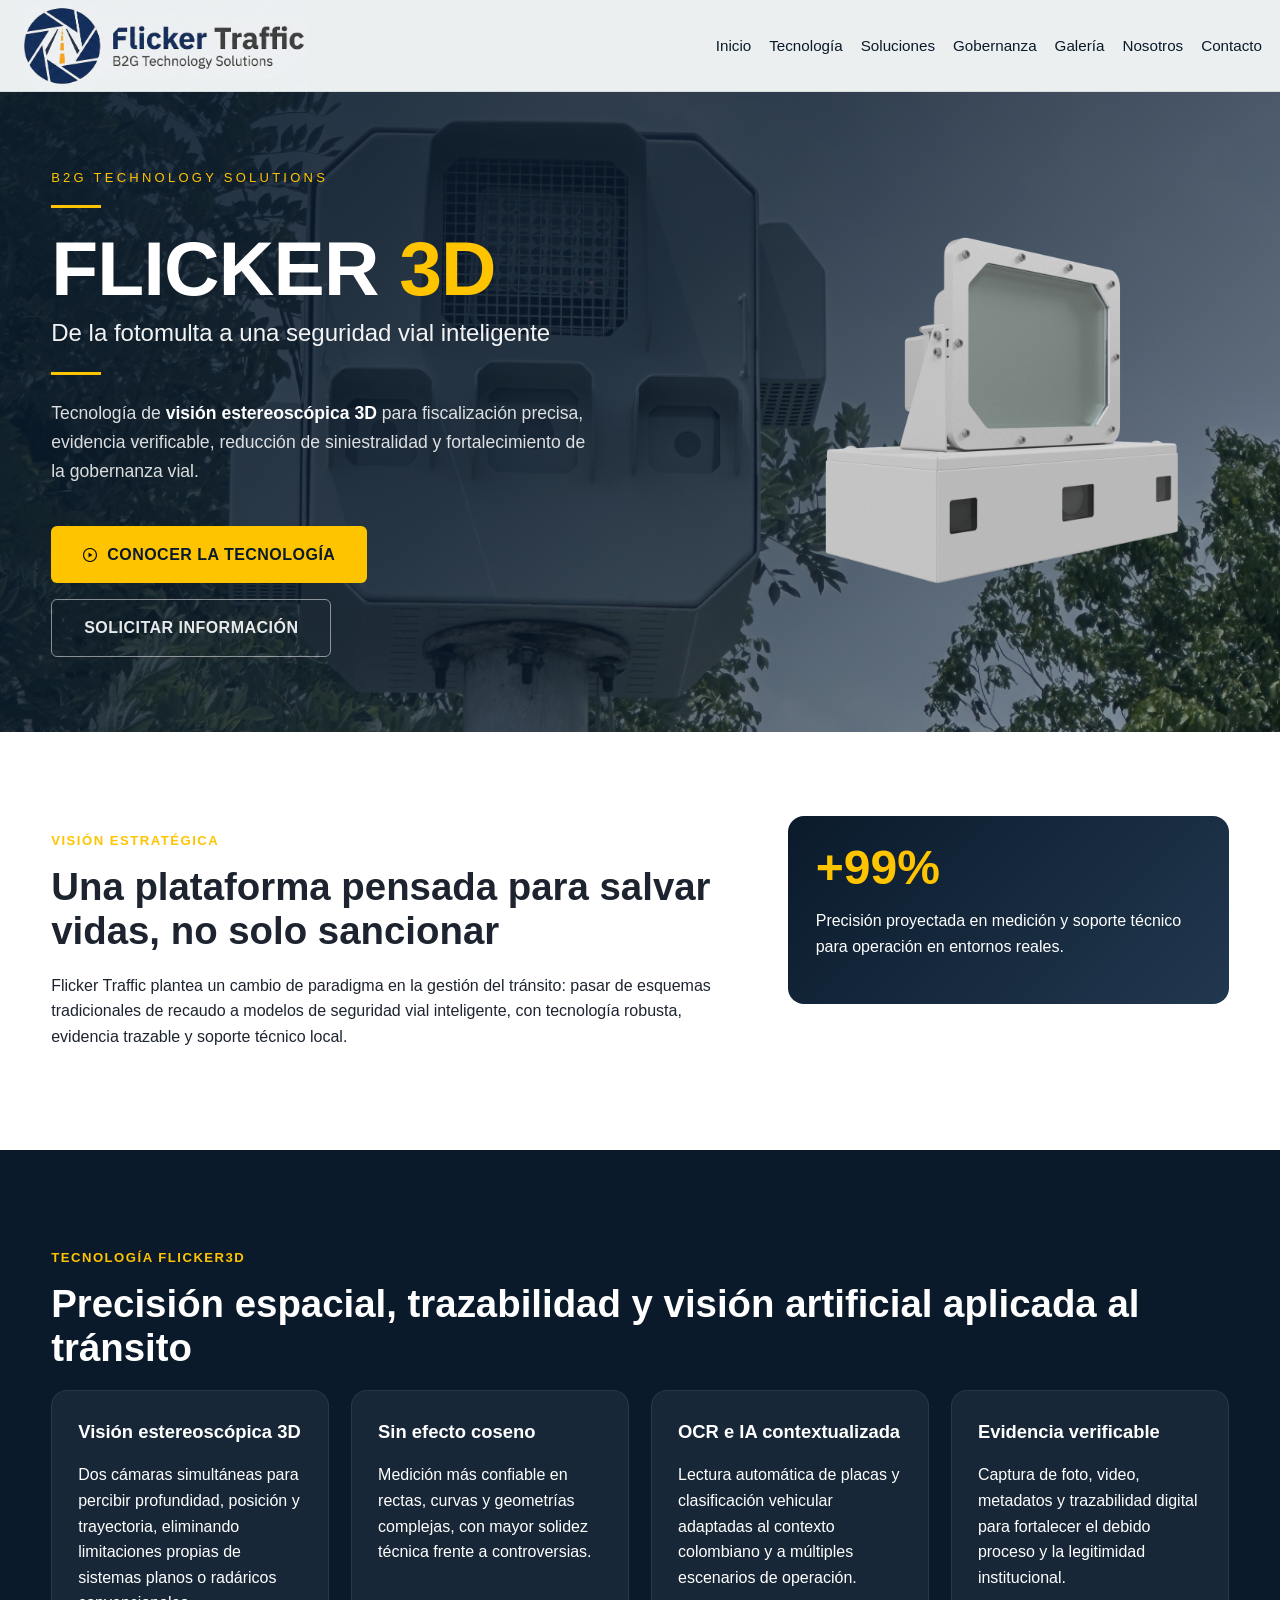
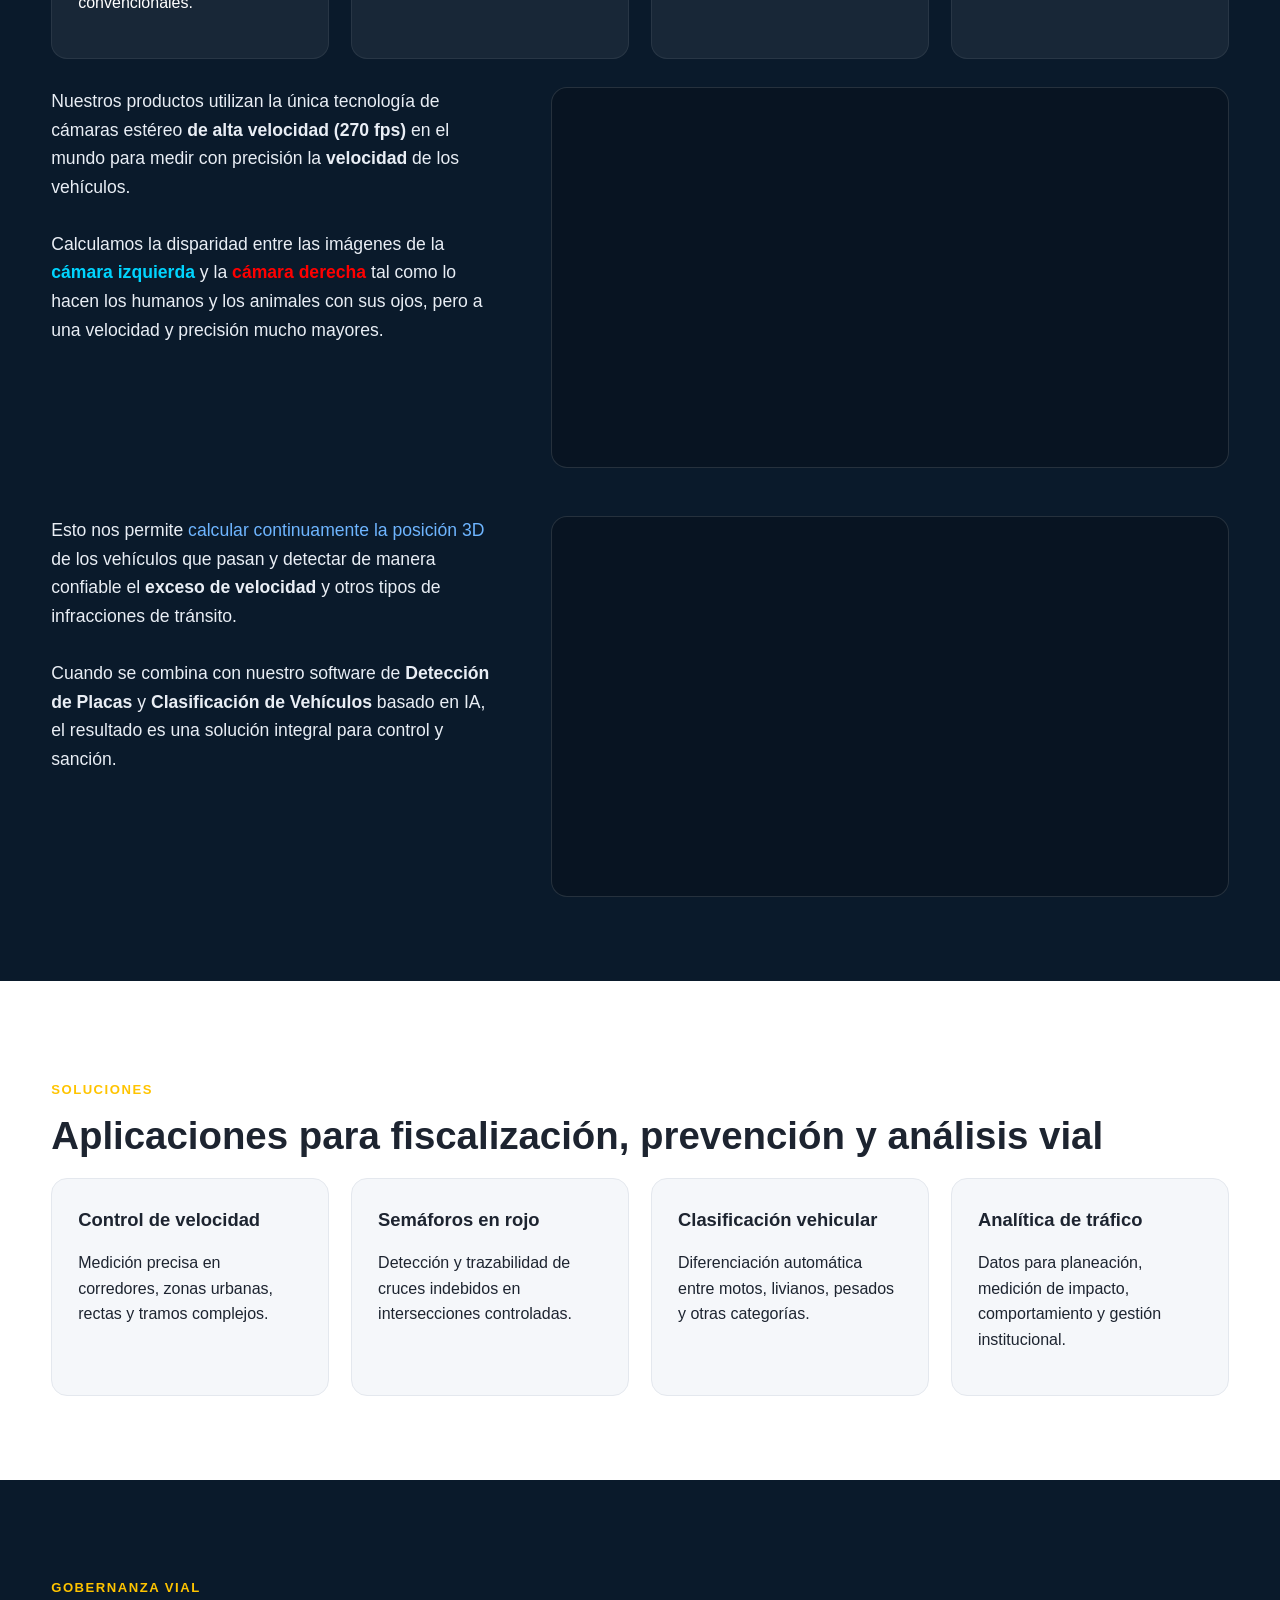
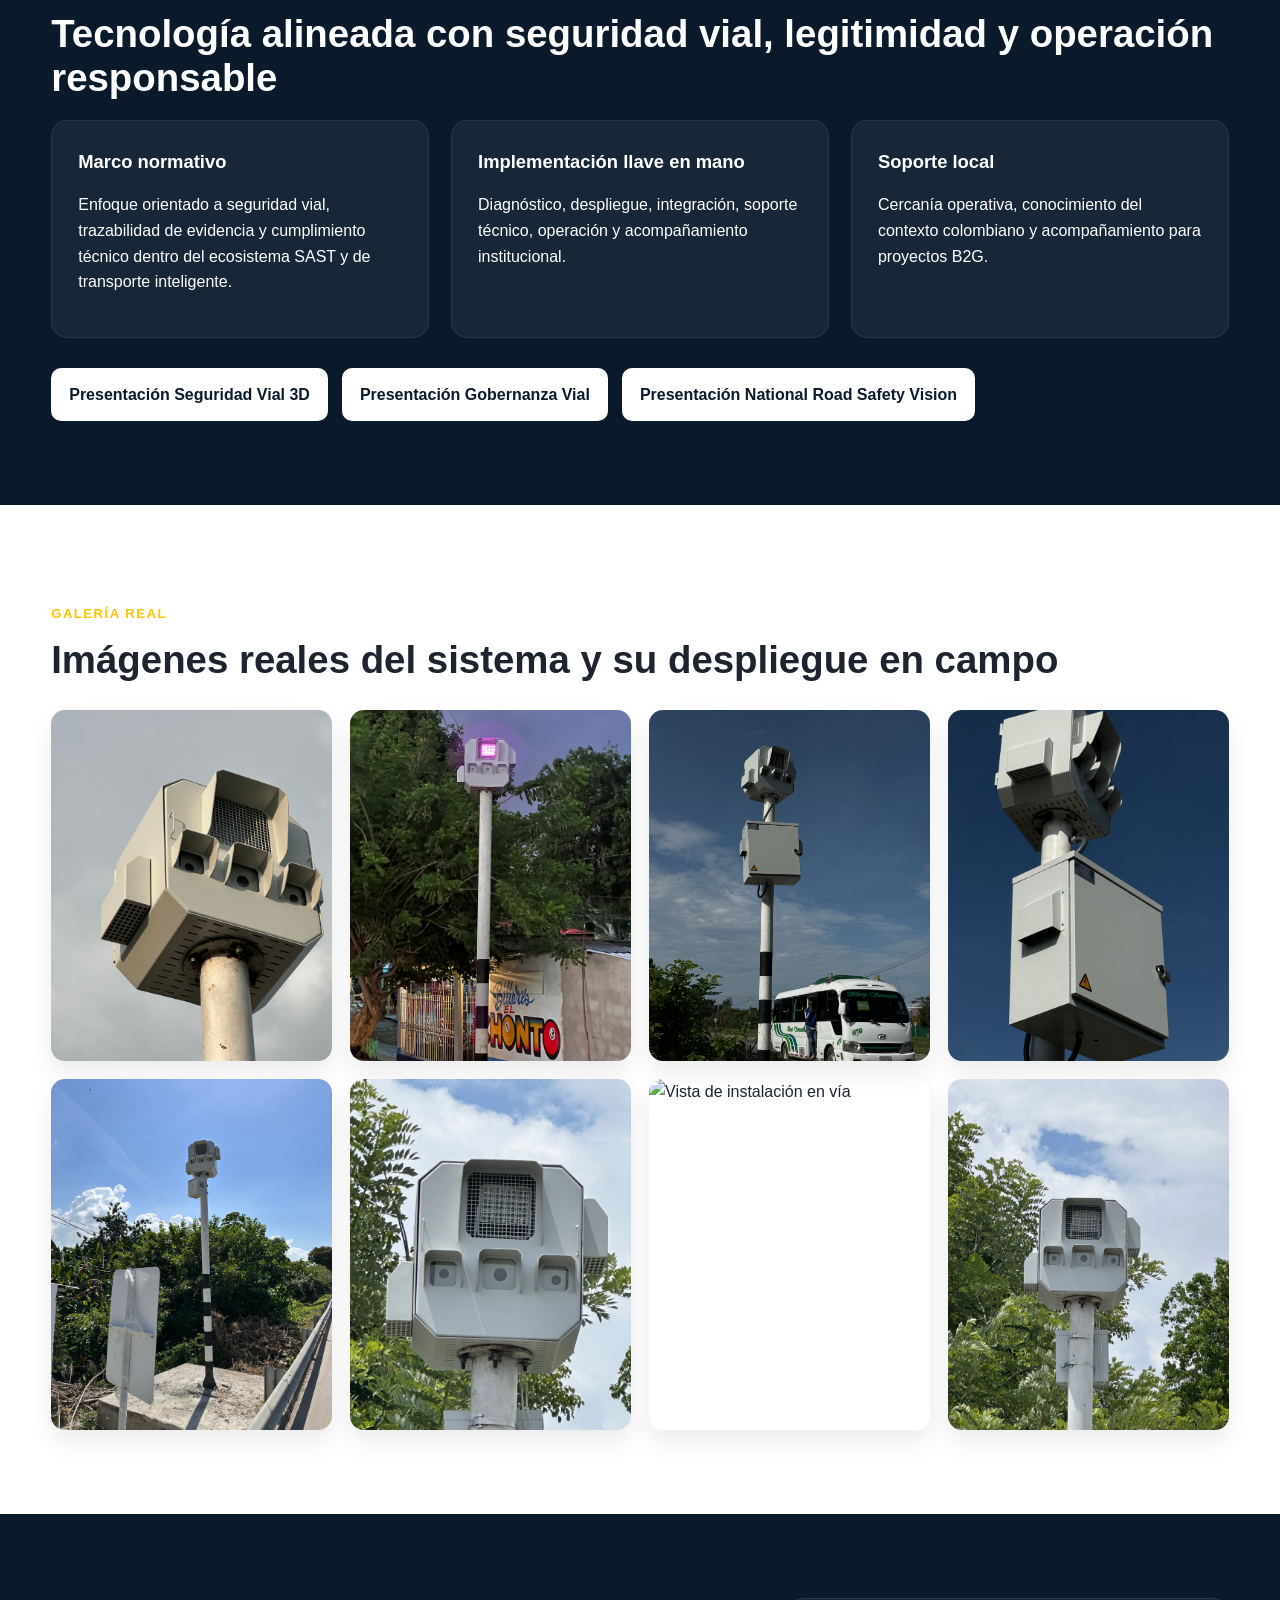
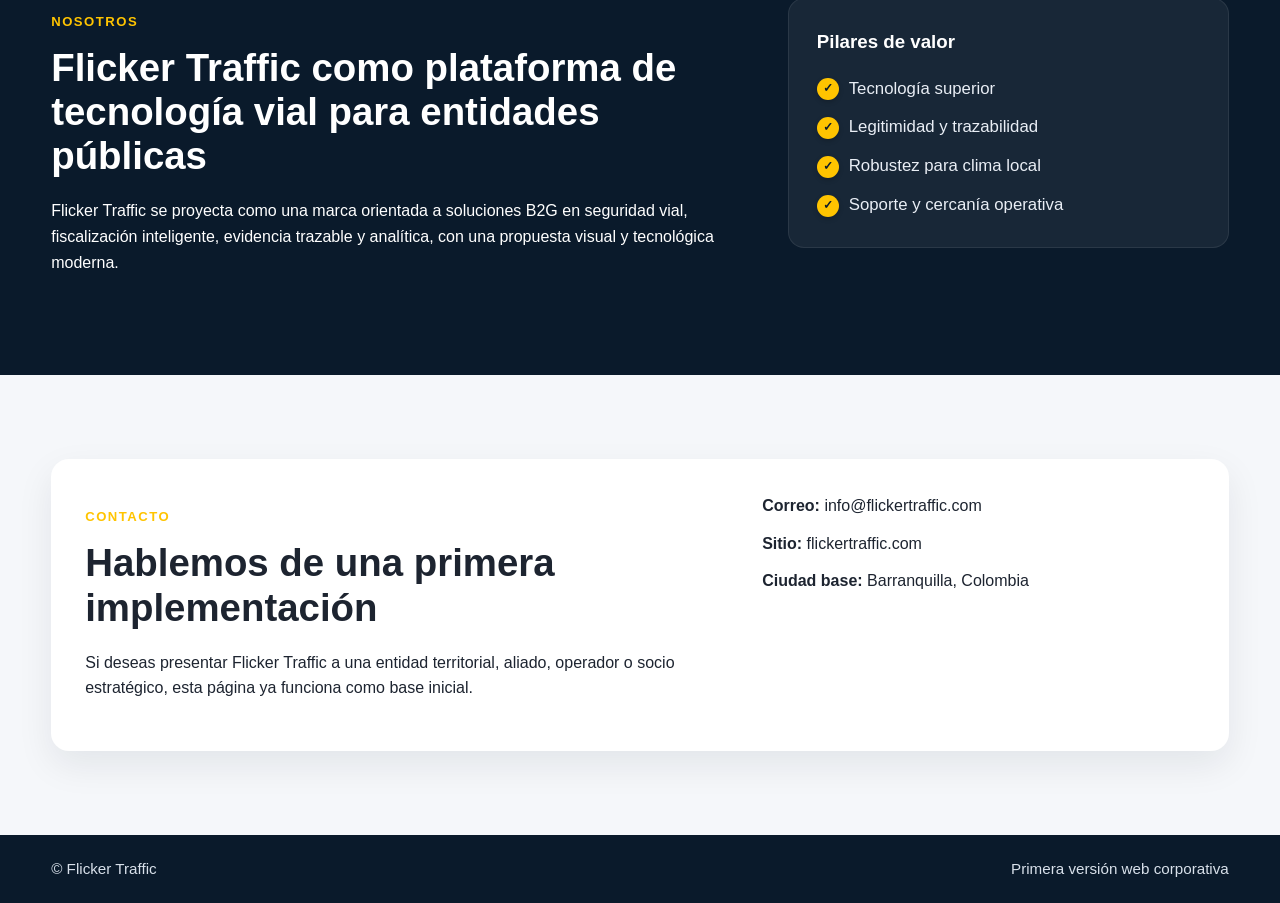
==== commit 8764b2d7: "Prettier formatting" ====
--- a/index.html
+++ b/index.html
@@ -1,20 +1,55 @@
-<!DOCTYPE html>
+<!doctype html>
 <html lang="es">
-<head>
-  <meta charset="UTF-8" />
-  <meta name="viewport" content="width=device-width, initial-scale=1.0" />
-  <title>Flicker Traffic | Seguridad Vial Inteligente</title>
-  <meta name="description" content="Tecnología 3D para seguridad vial, fiscalización inteligente, trazabilidad de evidencia y soluciones B2G." />
-  <link rel="stylesheet" href="css/styles.css" />
-</head>
-<body>
-
-  <header class="header">
-    <div class="container nav-wrap">
-      <div class="logo">
-        <img src="./images/logo-flicker-traffic.png" alt="Flicker Traffic">
-      </div>
-      <nav class="nav">
+  <head>
+    <meta charset="UTF-8" />
+    <meta name="viewport" content="width=device-width, initial-scale=1.0" />
+    <title>Flicker Traffic | Seguridad Vial Inteligente</title>
+    <meta
+      name="description"
+      content="Tecnología 3D para seguridad vial, fiscalización inteligente, trazabilidad de evidencia y soluciones B2G."
+    />
+    <link rel="stylesheet" href="css/styles.css" />
+  </head>
+  <body>
+    <header class="header">
+      <div class="container nav-wrap">
+        <div class="logo">
+          <img src="./images/logo-flicker-traffic.png" alt="Flicker Traffic" />
+        </div>
+        <nav class="nav">
+          <a href="#inicio">Inicio</a>
+          <a href="#tecnologia">Tecnología</a>
+          <a href="#soluciones">Soluciones</a>
+          <a href="#gobernanza">Gobernanza</a>
+          <a href="#galeria">Galería</a>
+          <a href="#nosotros">Nosotros</a>
+          <a href="#contacto">Contacto</a>
+        </nav>
+        <button class="nav-toggle" aria-label="Abrir menú" aria-expanded="false">
+          <span class="nav-toggle__bar"></span>
+          <span class="nav-toggle__bar"></span>
+          <span class="nav-toggle__bar"></span>
+        </button>
+      </div>
+    </header>
+    <div class="nav-backdrop"></div>
+    <div class="nav-modal">
+      <button class="nav-modal__close" aria-label="Cerrar menú">
+        <svg
+          xmlns="http://www.w3.org/2000/svg"
+          width="20"
+          height="20"
+          viewBox="0 0 20 20"
+          fill="none"
+          stroke="currentColor"
+          stroke-width="2.5"
+          stroke-linecap="round"
+        >
+          <line x1="3" y1="3" x2="17" y2="17" />
+          <line x1="17" y1="3" x2="3" y2="17" />
+        </svg>
+      </button>
+      <nav class="nav-modal__nav">
         <a href="#inicio">Inicio</a>
         <a href="#tecnologia">Tecnología</a>
         <a href="#soluciones">Soluciones</a>
@@ -23,331 +58,354 @@
         <a href="#nosotros">Nosotros</a>
         <a href="#contacto">Contacto</a>
       </nav>
-      <button class="nav-toggle" aria-label="Abrir menú" aria-expanded="false">
-        <span class="nav-toggle__bar"></span>
-        <span class="nav-toggle__bar"></span>
-        <span class="nav-toggle__bar"></span>
-      </button>
     </div>
-  </header>
-  <div class="nav-backdrop"></div>
-  <div class="nav-modal">
-    <button class="nav-modal__close" aria-label="Cerrar menú">
-      <svg xmlns="http://www.w3.org/2000/svg" width="20" height="20" viewBox="0 0 20 20" fill="none" stroke="currentColor" stroke-width="2.5" stroke-linecap="round">
-        <line x1="3" y1="3" x2="17" y2="17"/>
-        <line x1="17" y1="3" x2="3" y2="17"/>
-      </svg>
-    </button>
-    <nav class="nav-modal__nav">
-      <a href="#inicio">Inicio</a>
-      <a href="#tecnologia">Tecnología</a>
-      <a href="#soluciones">Soluciones</a>
-      <a href="#gobernanza">Gobernanza</a>
-      <a href="#galeria">Galería</a>
-      <a href="#nosotros">Nosotros</a>
-      <a href="#contacto">Contacto</a>
-    </nav>
-  </div>
-
-  <section id="inicio" class="hero">
-    <div class="hero-bg"></div>
-    <div class="hero-overlay"></div>
-    
-    <div class="hero-container">
-      <div class="hero-content">
-        <p class="hero-eyebrow">B2G Technology Solutions</p>
-  
-        <div class="hero-divider"></div>
-  
-        <h1 class="hero-title">FLICKER <span>3D</span></h1>
-  
-        <p class="hero-subtitle">De la fotomulta a una seguridad vial inteligente</p>
-  
-        <div class="hero-divider"></div>
-  
-        <p class="hero-body">
-          Tecnología de <strong>visión estereoscópica 3D</strong> para fiscalización precisa, evidencia verificable, reducción de siniestralidad y fortalecimiento de la gobernanza vial.
-        </p>
-  
-        <div class="hero-actions">
-          <a class="btn-hero-primary" href="#tecnologia">
-            <svg width="14" height="14" viewBox="0 0 14 14" fill="none"><circle cx="7" cy="7" r="6.5" stroke="#111" stroke-width="1.2"/><polygon points="5.5,4.5 9.5,7 5.5,9.5" fill="#111"/></svg>
-            Conocer la tecnología
-          </a>
-          <a class="btn-hero-secondary" href="#contacto">
-            Solicitar información
-          </a>
-        </div>
-      </div>
-  
-      <div class="hero-product">
-        <img src="images/flicker3d-product_recortado_sin_fondo.webp" alt="Flicker 3D">
-      </div>
-    </div>
-  </section>
-
-  <section class="section intro">
-    <div class="container two-col">
-      <div>
-        <p class="section-kicker">Visión estratégica</p>
-        <h2>Una plataforma pensada para salvar vidas, no solo sancionar</h2>
-        <p>
-          Flicker Traffic plantea un cambio de paradigma en la gestión del tránsito:
-          pasar de esquemas tradicionales de recaudo a modelos de seguridad vial
-          inteligente, con tecnología robusta, evidencia trazable y soporte técnico local.
-        </p>
-      </div>
-      <div class="highlight-box">
-        <div class="stat">+99%</div>
-        <p>Precisión proyectada en medición y soporte técnico para operación en entornos reales.</p>
-      </div>
-    </div>
-  </section>
-
-  <section id="tecnologia" class="section section-dark">
-    <div class="container">
-      <p class="section-kicker">Tecnología Flicker3D</p>
-      <h2>Precisión espacial, trazabilidad y visión artificial aplicada al tránsito</h2>
-
-      <div class="grid cards-4">
-        <article class="card">
-          <h3>Visión estereoscópica 3D</h3>
+
+    <section id="inicio" class="hero">
+      <div class="hero-bg"></div>
+      <div class="hero-overlay"></div>
+
+      <div class="hero-container">
+        <div class="hero-content">
+          <p class="hero-eyebrow">B2G Technology Solutions</p>
+
+          <div class="hero-divider"></div>
+
+          <h1 class="hero-title">FLICKER <span>3D</span></h1>
+
+          <p class="hero-subtitle">De la fotomulta a una seguridad vial inteligente</p>
+
+          <div class="hero-divider"></div>
+
+          <p class="hero-body">
+            Tecnología de <strong>visión estereoscópica 3D</strong> para fiscalización precisa,
+            evidencia verificable, reducción de siniestralidad y fortalecimiento de la gobernanza
+            vial.
+          </p>
+
+          <div class="hero-actions">
+            <a class="btn-hero-primary" href="#tecnologia">
+              <svg width="14" height="14" viewBox="0 0 14 14" fill="none">
+                <circle cx="7" cy="7" r="6.5" stroke="#111" stroke-width="1.2" />
+                <polygon points="5.5,4.5 9.5,7 5.5,9.5" fill="#111" />
+              </svg>
+              Conocer la tecnología
+            </a>
+            <a class="btn-hero-secondary" href="#contacto"> Solicitar información </a>
+          </div>
+        </div>
+
+        <div class="hero-product">
+          <img src="images/flicker3d-product_recortado_sin_fondo.webp" alt="Flicker 3D" />
+        </div>
+      </div>
+    </section>
+
+    <section class="section intro">
+      <div class="container two-col">
+        <div>
+          <p class="section-kicker">Visión estratégica</p>
+          <h2>Una plataforma pensada para salvar vidas, no solo sancionar</h2>
           <p>
-            Dos cámaras simultáneas para percibir profundidad, posición y trayectoria,
-            eliminando limitaciones propias de sistemas planos o radáricos convencionales.
-          </p>
-        </article>
-
-        <article class="card">
-          <h3>Sin efecto coseno</h3>
+            Flicker Traffic plantea un cambio de paradigma en la gestión del tránsito: pasar de
+            esquemas tradicionales de recaudo a modelos de seguridad vial inteligente, con
+            tecnología robusta, evidencia trazable y soporte técnico local.
+          </p>
+        </div>
+        <div class="highlight-box">
+          <div class="stat">+99%</div>
           <p>
-            Medición más confiable en rectas, curvas y geometrías complejas,
-            con mayor solidez técnica frente a controversias.
-          </p>
-        </article>
-
-        <article class="card">
-          <h3>OCR e IA contextualizada</h3>
+            Precisión proyectada en medición y soporte técnico para operación en entornos reales.
+          </p>
+        </div>
+      </div>
+    </section>
+
+    <section id="tecnologia" class="section section-dark">
+      <div class="container">
+        <p class="section-kicker">Tecnología Flicker3D</p>
+        <h2>Precisión espacial, trazabilidad y visión artificial aplicada al tránsito</h2>
+
+        <div class="grid cards-4">
+          <article class="card">
+            <h3>Visión estereoscópica 3D</h3>
+            <p>
+              Dos cámaras simultáneas para percibir profundidad, posición y trayectoria, eliminando
+              limitaciones propias de sistemas planos o radáricos convencionales.
+            </p>
+          </article>
+
+          <article class="card">
+            <h3>Sin efecto coseno</h3>
+            <p>
+              Medición más confiable en rectas, curvas y geometrías complejas, con mayor solidez
+              técnica frente a controversias.
+            </p>
+          </article>
+
+          <article class="card">
+            <h3>OCR e IA contextualizada</h3>
+            <p>
+              Lectura automática de placas y clasificación vehicular adaptadas al contexto
+              colombiano y a múltiples escenarios de operación.
+            </p>
+          </article>
+
+          <article class="card">
+            <h3>Evidencia verificable</h3>
+            <p>
+              Captura de foto, video, metadatos y trazabilidad digital para fortalecer el debido
+              proceso y la legitimidad institucional.
+            </p>
+          </article>
+        </div>
+        <div class="tech-demo-grid">
+          <p class="tech-demo-text">
+            Nuestros productos utilizan la única tecnología de cámaras estéreo
+            <b>de alta velocidad (270 fps)</b> en el mundo para medir con precisión la
+            <b>velocidad</b> de los vehículos. <br /><br />
+            Calculamos la disparidad entre las imágenes de la
+            <span style="color: #00d4fe; font-weight: 700">cámara izquierda</span> y la
+            <span style="color: #fe0000; font-weight: 700">cámara derecha</span> tal como lo hacen
+            los humanos y los animales con sus ojos, pero a una velocidad y precisión mucho mayores.
+          </p>
+          <div class="tech-demo-video">
+            <video
+              autoplay
+              loop
+              muted
+              playsinline
+              preload="auto"
+              aria-label="Una escena de vehículos pasando por una vía, combinando la vista de las cámaras izquierda y derecha."
+            >
+              <source src="assets/stereo_x2slow.mp4" type="video/mp4" />
+            </video>
+          </div>
+          <p class="tech-demo-text">
+            Esto nos permite
+            <span style="color: #6eb5ff">calcular continuamente la posición 3D</span> de los
+            vehículos que pasan y detectar de manera confiable el <b>exceso de velocidad</b> y otros
+            tipos de infracciones de tránsito. <br /><br />
+            Cuando se combina con nuestro software de <b>Detección de Placas</b> y
+            <b>Clasificación de Vehículos</b> basado en IA, el resultado es una solución integral
+            para control y sanción.
+          </p>
+          <div class="tech-demo-video">
+            <video
+              autoplay
+              loop
+              muted
+              playsinline
+              preload="auto"
+              aria-label="La misma escena de vehículos pasando por una vía, con una sola vista y superposiciones que muestran las coordenadas 3D calculadas para cada vehículo."
+            >
+              <source src="assets/cajas_x2slow.mp4" type="video/mp4" />
+            </video>
+          </div>
+        </div>
+      </div>
+    </section>
+
+    <section id="soluciones" class="section">
+      <div class="container">
+        <p class="section-kicker">Soluciones</p>
+        <h2>Aplicaciones para fiscalización, prevención y análisis vial</h2>
+
+        <div class="grid cards-4">
+          <article class="card light">
+            <h3>Control de velocidad</h3>
+            <p>Medición precisa en corredores, zonas urbanas, rectas y tramos complejos.</p>
+          </article>
+
+          <article class="card light">
+            <h3>Semáforos en rojo</h3>
+            <p>Detección y trazabilidad de cruces indebidos en intersecciones controladas.</p>
+          </article>
+
+          <article class="card light">
+            <h3>Clasificación vehicular</h3>
+            <p>Diferenciación automática entre motos, livianos, pesados y otras categorías.</p>
+          </article>
+
+          <article class="card light">
+            <h3>Analítica de tráfico</h3>
+            <p>
+              Datos para planeación, medición de impacto, comportamiento y gestión institucional.
+            </p>
+          </article>
+        </div>
+      </div>
+    </section>
+
+    <section id="gobernanza" class="section section-dark">
+      <div class="container">
+        <p class="section-kicker">Gobernanza vial</p>
+        <h2>Tecnología alineada con seguridad vial, legitimidad y operación responsable</h2>
+
+        <div class="grid cards-3">
+          <article class="card">
+            <h3>Marco normativo</h3>
+            <p>
+              Enfoque orientado a seguridad vial, trazabilidad de evidencia y cumplimiento técnico
+              dentro del ecosistema SAST y de transporte inteligente.
+            </p>
+          </article>
+
+          <article class="card">
+            <h3>Implementación llave en mano</h3>
+            <p>
+              Diagnóstico, despliegue, integración, soporte técnico, operación y acompañamiento
+              institucional.
+            </p>
+          </article>
+
+          <article class="card">
+            <h3>Soporte local</h3>
+            <p>
+              Cercanía operativa, conocimiento del contexto colombiano y acompañamiento para
+              proyectos B2G.
+            </p>
+          </article>
+        </div>
+
+        <div class="downloads">
+          <a
+            class="download-link"
+            href="assets/Flicker3D_Seguridad_Vial_3D.pdf"
+            target="_blank"
+            rel="noopener noreferrer"
+            >Presentación Seguridad Vial 3D</a
+          >
+          <a
+            class="download-link"
+            href="assets/Flicker3D_Gobernanza_Vial.pdf"
+            target="_blank"
+            rel="noopener noreferrer"
+            >Presentación Gobernanza Vial</a
+          >
+          <a
+            class="download-link"
+            href="assets/Flicker3D_National_Road_Safety_Vision.pdf"
+            target="_blank"
+            rel="noopener noreferrer"
+            >Presentación National Road Safety Vision</a
+          >
+        </div>
+      </div>
+    </section>
+
+    <section id="galeria" class="section">
+      <div class="container">
+        <p class="section-kicker">Galería real</p>
+        <h2>Imágenes reales del sistema y su despliegue en campo</h2>
+
+        <div class="gallery">
+          <img src="images/camera1.jpg" alt="Equipo Flicker instalado en poste" />
+          <img src="images/camera2.jpg" alt="Equipo Flicker con iluminación activa" />
+          <img src="images/camera3.jpg" alt="Vista completa del sistema instalado" />
+          <img src="images/camera4.jpg" alt="Cabina y poste del sistema Flicker" />
+          <img src="images/camera5.jpg" alt="Equipo Flicker en operación" />
+          <img src="images/camera6.jpg" alt="Detalle frontal del sistema Flicker" />
+          <img src="images/camera7.jpg" alt="Vista de instalación en vía" />
+          <img src="images/camera8.jpg" alt="Detalle frontal adicional del sistema" />
+        </div>
+      </div>
+    </section>
+
+    <section id="nosotros" class="section section-dark">
+      <div class="container two-col">
+        <div>
+          <p class="section-kicker">Nosotros</p>
+          <h2>Flicker Traffic como plataforma de tecnología vial para entidades públicas</h2>
           <p>
-            Lectura automática de placas y clasificación vehicular adaptadas
-            al contexto colombiano y a múltiples escenarios de operación.
-          </p>
-        </article>
-
-        <article class="card">
-          <h3>Evidencia verificable</h3>
+            Flicker Traffic se proyecta como una marca orientada a soluciones B2G en seguridad vial,
+            fiscalización inteligente, evidencia trazable y analítica, con una propuesta visual y
+            tecnológica moderna.
+          </p>
+        </div>
+
+        <div class="about-box">
+          <h3>Pilares de valor</h3>
+          <ul>
+            <li>Tecnología superior</li>
+            <li>Legitimidad y trazabilidad</li>
+            <li>Robustez para clima local</li>
+            <li>Soporte y cercanía operativa</li>
+          </ul>
+        </div>
+      </div>
+    </section>
+
+    <section id="contacto" class="section contact-section">
+      <div class="container contact-box">
+        <div>
+          <p class="section-kicker">Contacto</p>
+          <h2>Hablemos de una primera implementación</h2>
           <p>
-            Captura de foto, video, metadatos y trazabilidad digital para fortalecer
-            el debido proceso y la legitimidad institucional.
-          </p>
-        </article>
-      </div>
-      <div class="tech-demo-grid">
-        <p class="tech-demo-text">
-          Nuestros productos utilizan la única tecnología de cámaras estéreo <b>de alta velocidad (270 fps)</b> en el mundo para medir con precisión la <b>velocidad</b> de los vehículos.
-          <br><br>
-          Calculamos la disparidad entre las imágenes de la <span style="color: #00d4fe; font-weight: 700">cámara izquierda</span> y la <span style="color: #fe0000; font-weight: 700">cámara derecha</span> tal como lo hacen los humanos y los animales con sus ojos, pero a una velocidad y precisión mucho mayores.
-        </p>
-        <div class="tech-demo-video">
-          <video autoplay loop muted playsinline preload="auto" aria-label="Una escena de vehículos pasando por una vía, combinando la vista de las cámaras izquierda y derecha.">
-            <source src="assets/stereo_x2slow.mp4" type="video/mp4">
-          </video>
-        </div>
-        <p class="tech-demo-text">
-          Esto nos permite <span style="color: #6eb5ff">calcular continuamente la posición 3D</span> de los vehículos que pasan y detectar de manera confiable el <b>exceso de velocidad</b> y otros tipos de infracciones de tránsito.
-          <br><br>
-          Cuando se combina con nuestro software de <b>Detección de Placas</b> y <b>Clasificación de Vehículos</b> basado en IA, el resultado es una solución integral para control y sanción.
-        </p>
-        <div class="tech-demo-video">
-          <video autoplay loop muted playsinline preload="auto" aria-label="La misma escena de vehículos pasando por una vía, con una sola vista y superposiciones que muestran las coordenadas 3D calculadas para cada vehículo.">
-            <source src="assets/cajas_x2slow.mp4" type="video/mp4">
-          </video>
-        </div>
-      </div>
-    </div>
-  </section>
-
-  <section id="soluciones" class="section">
-    <div class="container">
-      <p class="section-kicker">Soluciones</p>
-      <h2>Aplicaciones para fiscalización, prevención y análisis vial</h2>
-
-      <div class="grid cards-4">
-        <article class="card light">
-          <h3>Control de velocidad</h3>
-          <p>Medición precisa en corredores, zonas urbanas, rectas y tramos complejos.</p>
-        </article>
-
-        <article class="card light">
-          <h3>Semáforos en rojo</h3>
-          <p>Detección y trazabilidad de cruces indebidos en intersecciones controladas.</p>
-        </article>
-
-        <article class="card light">
-          <h3>Clasificación vehicular</h3>
-          <p>Diferenciación automática entre motos, livianos, pesados y otras categorías.</p>
-        </article>
-
-        <article class="card light">
-          <h3>Analítica de tráfico</h3>
-          <p>Datos para planeación, medición de impacto, comportamiento y gestión institucional.</p>
-        </article>
-      </div>
-    </div>
-  </section>
-
-  <section id="gobernanza" class="section section-dark">
-    <div class="container">
-      <p class="section-kicker">Gobernanza vial</p>
-      <h2>Tecnología alineada con seguridad vial, legitimidad y operación responsable</h2>
-
-      <div class="grid cards-3">
-        <article class="card">
-          <h3>Marco normativo</h3>
-          <p>
-            Enfoque orientado a seguridad vial, trazabilidad de evidencia y cumplimiento
-            técnico dentro del ecosistema SAST y de transporte inteligente.
-          </p>
-        </article>
-
-        <article class="card">
-          <h3>Implementación llave en mano</h3>
-          <p>
-            Diagnóstico, despliegue, integración, soporte técnico, operación y
-            acompañamiento institucional.
-          </p>
-        </article>
-
-        <article class="card">
-          <h3>Soporte local</h3>
-          <p>
-            Cercanía operativa, conocimiento del contexto colombiano y acompañamiento
-            para proyectos B2G.
-          </p>
-        </article>
-      </div>
-
-      <div class="downloads">
-        <a class="download-link" href="assets/Flicker3D_Seguridad_Vial_3D.pdf" target="_blank" rel="noopener noreferrer">Presentación Seguridad Vial 3D</a>
-        <a class="download-link" href="assets/Flicker3D_Gobernanza_Vial.pdf" target="_blank" rel="noopener noreferrer">Presentación Gobernanza Vial</a>
-        <a class="download-link" href="assets/Flicker3D_National_Road_Safety_Vision.pdf" target="_blank" rel="noopener noreferrer">Presentación National Road Safety Vision</a>
-      </div>
-    </div>
-  </section>
-
-  <section id="galeria" class="section">
-    <div class="container">
-      <p class="section-kicker">Galería real</p>
-      <h2>Imágenes reales del sistema y su despliegue en campo</h2>
-
-      <div class="gallery">
-        <img src="images/camera1.jpg" alt="Equipo Flicker instalado en poste" />
-        <img src="images/camera2.jpg" alt="Equipo Flicker con iluminación activa" />
-        <img src="images/camera3.jpg" alt="Vista completa del sistema instalado" />
-        <img src="images/camera4.jpg" alt="Cabina y poste del sistema Flicker" />
-        <img src="images/camera5.jpg" alt="Equipo Flicker en operación" />
-        <img src="images/camera6.jpg" alt="Detalle frontal del sistema Flicker" />
-        <img src="images/camera7.jpg" alt="Vista de instalación en vía" />
-        <img src="images/camera8.jpg" alt="Detalle frontal adicional del sistema" />
-      </div>
-    </div>
-  </section>
-
-  <section id="nosotros" class="section section-dark">
-    <div class="container two-col">
-      <div>
-        <p class="section-kicker">Nosotros</p>
-        <h2>Flicker Traffic como plataforma de tecnología vial para entidades públicas</h2>
-        <p>
-          Flicker Traffic se proyecta como una marca orientada a soluciones B2G
-          en seguridad vial, fiscalización inteligente, evidencia trazable y analítica,
-          con una propuesta visual y tecnológica moderna.
-        </p>
-      </div>
-
-      <div class="about-box">
-        <h3>Pilares de valor</h3>
-        <ul>
-          <li>Tecnología superior</li>
-          <li>Legitimidad y trazabilidad</li>
-          <li>Robustez para clima local</li>
-          <li>Soporte y cercanía operativa</li>
-        </ul>
-      </div>
-    </div>
-  </section>
-
-  <section id="contacto" class="section contact-section">
-    <div class="container contact-box">
-      <div>
-        <p class="section-kicker">Contacto</p>
-        <h2>Hablemos de una primera implementación</h2>
-        <p>
-          Si deseas presentar Flicker Traffic a una entidad territorial, aliado,
-          operador o socio estratégico, esta página ya funciona como base inicial.
-        </p>
-      </div>
-
-      <div class="contact-data">
-        <p><strong>Correo:</strong> info@flickertraffic.com</p>
-        <p><strong>Sitio:</strong> flickertraffic.com</p>
-        <p><strong>Ciudad base:</strong> Barranquilla, Colombia</p>
-      </div>
-    </div>
-  </section>
-
-  <footer class="footer">
-    <div class="container footer-wrap">
-      <div>© Flicker Traffic</div>
-      <div>Primera versión web corporativa</div>
-    </div>
-  </footer>
-
-  <script>
-    (function () {
-      var header = document.querySelector('.header');
-      var navToggle = document.querySelector('.nav-toggle');
-      var navBackdrop = document.querySelector('.nav-backdrop');
-      var navModalClose = document.querySelector('.nav-modal__close');
-      var lastScrollY = 0;
-
-      // Hide on scroll
-      window.addEventListener('scroll', function () {
-        var currentScrollY = window.scrollY;
-
-        if (currentScrollY > lastScrollY && currentScrollY > 80) {
-          header.classList.add('header--hidden');
-        } else {
-          header.classList.remove('header--hidden');
+            Si deseas presentar Flicker Traffic a una entidad territorial, aliado, operador o socio
+            estratégico, esta página ya funciona como base inicial.
+          </p>
+        </div>
+
+        <div class="contact-data">
+          <p><strong>Correo:</strong> info@flickertraffic.com</p>
+          <p><strong>Sitio:</strong> flickertraffic.com</p>
+          <p><strong>Ciudad base:</strong> Barranquilla, Colombia</p>
+        </div>
+      </div>
+    </section>
+
+    <footer class="footer">
+      <div class="container footer-wrap">
+        <div>© Flicker Traffic</div>
+        <div>Primera versión web corporativa</div>
+      </div>
+    </footer>
+
+    <script>
+      (function () {
+        var header = document.querySelector('.header');
+        var navToggle = document.querySelector('.nav-toggle');
+        var navBackdrop = document.querySelector('.nav-backdrop');
+        var navModalClose = document.querySelector('.nav-modal__close');
+        var lastScrollY = 0;
+
+        // Hide on scroll
+        window.addEventListener('scroll', function () {
+          var currentScrollY = window.scrollY;
+
+          if (currentScrollY > lastScrollY && currentScrollY > 80) {
+            header.classList.add('header--hidden');
+          } else {
+            header.classList.remove('header--hidden');
+          }
+
+          lastScrollY = currentScrollY;
+        });
+
+        // Hamburger menu
+        function closeMenu() {
+          header.classList.remove('nav-open');
+          navToggle.setAttribute('aria-expanded', 'false');
+          navToggle.setAttribute('aria-label', 'Abrir menú');
         }
 
-        lastScrollY = currentScrollY;
-      });
-
-      // Hamburger menu
-      function closeMenu() {
-        header.classList.remove('nav-open');
-        navToggle.setAttribute('aria-expanded', 'false');
-        navToggle.setAttribute('aria-label', 'Abrir menú');
-      }
-
-      navToggle.addEventListener('click', function () {
-        var isOpen = header.classList.toggle('nav-open');
-        navToggle.setAttribute('aria-expanded', String(isOpen));
-        navToggle.setAttribute('aria-label', isOpen ? 'Cerrar menú' : 'Abrir menú');
-      });
-
-      navBackdrop.addEventListener('click', closeMenu);
-      navModalClose.addEventListener('click', closeMenu);
-
-      document.querySelectorAll('.nav-modal__nav a').forEach(function (link) {
-        link.addEventListener('click', closeMenu);
-      });
-
-      document.addEventListener('keydown', function (e) {
-        if (e.key === 'Escape') closeMenu();
-      });
-    })();
-  </script>
-</body>
+        navToggle.addEventListener('click', function () {
+          var isOpen = header.classList.toggle('nav-open');
+          navToggle.setAttribute('aria-expanded', String(isOpen));
+          navToggle.setAttribute('aria-label', isOpen ? 'Cerrar menú' : 'Abrir menú');
+        });
+
+        navBackdrop.addEventListener('click', closeMenu);
+        navModalClose.addEventListener('click', closeMenu);
+
+        document.querySelectorAll('.nav-modal__nav a').forEach(function (link) {
+          link.addEventListener('click', closeMenu);
+        });
+
+        document.addEventListener('keydown', function (e) {
+          if (e.key === 'Escape') closeMenu();
+        });
+      })();
+    </script>
+  </body>
 </html>
--- a/css/styles.css
+++ b/css/styles.css
@@ -46,7 +46,7 @@
   position: sticky;
   top: 0;
   z-index: 1000;
-  background: #ECEFF0;
+  background: #eceff0;
   border-bottom: 1px solid rgba(0, 0, 0, 0.08);
   transition: transform 0.3s ease;
 }
@@ -69,17 +69,17 @@
   font-size: 1.4rem;
   font-weight: 700;
   letter-spacing: 0.5px;
-  display:flex;
-  align-items:center;
-  margin-left:0;
-  padding-left:0;
+  display: flex;
+  align-items: center;
+  margin-left: 0;
+  padding-left: 0;
 }
 
 .nav {
   display: flex;
   flex-wrap: wrap;
   gap: 18px;
-  margin-left:auto;
+  margin-left: auto;
 }
 
 .nav-toggle {
@@ -131,8 +131,8 @@
   background: linear-gradient(
     135deg,
     rgba(10, 26, 43, 0.92) 0%,
-    rgba(10, 26, 43, 0.80) 45%,
-    rgba(10, 26, 43, 0.40) 100%
+    rgba(10, 26, 43, 0.8) 45%,
+    rgba(10, 26, 43, 0.4) 100%
   );
   z-index: 1;
 }
@@ -170,7 +170,7 @@
   font-weight: 800;
   font-size: clamp(3.5rem, 6vw, 5.5rem);
   line-height: 0.95;
-  color: #FFFFFF;
+  color: #ffffff;
   margin: 0 0 8px;
   letter-spacing: -0.01em;
   text-transform: uppercase;
@@ -184,7 +184,7 @@
   font-family: 'Barlow', sans-serif;
   font-weight: 300;
   font-size: clamp(1.2rem, 2vw, 1.5rem);
-  color: rgba(255,255,255,0.95);
+  color: rgba(255, 255, 255, 0.95);
   margin: 12px 0 24px;
   line-height: 1.3;
 }
@@ -199,7 +199,7 @@
 .hero-body {
   font-size: 1.1rem;
   line-height: 1.65;
-  color: rgba(255,255,255,0.85);
+  color: rgba(255, 255, 255, 0.85);
   margin: 0 0 40px;
   font-weight: 400;
   max-width: 540px;
@@ -237,7 +237,7 @@
 }
 
 .btn-hero-primary:hover {
-  background: #FDD835;
+  background: #fdd835;
   transform: translateY(-2px);
   box-shadow: 0 10px 20px rgba(245, 192, 0, 0.2);
 }
@@ -248,8 +248,8 @@
   justify-content: center;
   gap: 10px;
   background: transparent;
-  color: rgba(255,255,255,0.9);
-  border: 1.5px solid rgba(255,255,255,0.5);
+  color: rgba(255, 255, 255, 0.9);
+  border: 1.5px solid rgba(255, 255, 255, 0.5);
   padding: 15px 32px;
   font-family: 'Barlow', sans-serif;
   font-size: 16px;
@@ -285,9 +285,15 @@
 }
 
 @keyframes float {
-  0% { transform: translateY(0); }
-  50% { transform: translateY(-15px); }
-  100% { transform: translateY(0); }
+  0% {
+    transform: translateY(0);
+  }
+  50% {
+    transform: translateY(-15px);
+  }
+  100% {
+    transform: translateY(0);
+  }
 }
 
 .btn {
@@ -309,19 +315,28 @@
 }
 
 .btn-secondary {
-  border: 1px solid rgba(255,255,255,0.6);
+  border: 1px solid rgba(255, 255, 255, 0.6);
   background: rgba(0, 0, 0, 0.4);
   backdrop-filter: blur(4px);
   color: #ffffff;
 }
 
 .btn-secondary:hover {
-  background: rgba(255,255,255,0.15);
+  background: rgba(255, 255, 255, 0.15);
   border-color: #ffffff;
 }
 
 .section {
   padding: var(--section-padding) 0;
+}
+
+.section-kicker {
+  text-transform: uppercase;
+  letter-spacing: 1.5px;
+  font-size: 0.82rem;
+  font-weight: 700;
+  color: var(--color-accent);
+  margin-bottom: 14px;
 }
 
 .section h2 {
@@ -379,8 +394,8 @@
 
 .card {
   padding: 26px;
-  background: rgba(255,255,255,0.06);
-  border: 1px solid rgba(255,255,255,0.07);
+  background: rgba(255, 255, 255, 0.06);
+  border: 1px solid rgba(255, 255, 255, 0.07);
 }
 
 .card.light {
@@ -427,13 +442,13 @@
   aspect-ratio: 4 / 5;
   object-fit: cover;
   border-radius: var(--radius-gallery);
-  box-shadow: 0 12px 24px rgba(0,0,0,0.08);
+  box-shadow: 0 12px 24px rgba(0, 0, 0, 0.08);
 }
 
 .about-box {
-  background: rgba(255,255,255,0.06);
+  background: rgba(255, 255, 255, 0.06);
   padding: 28px;
-  border: 1px solid rgba(255,255,255,0.08);
+  border: 1px solid rgba(255, 255, 255, 0.08);
 }
 
 .about-box h3 {
@@ -591,7 +606,9 @@
     height: 2px;
     background: var(--color-navy);
     border-radius: 2px;
-    transition: transform 0.25s ease, opacity 0.25s ease;
+    transition:
+      transform 0.25s ease,
+      opacity 0.25s ease;
     transform-origin: center;
   }
 
@@ -629,7 +646,7 @@
     top: 0;
     left: 0;
     right: 0;
-    background: #ECEFF0;
+    background: #eceff0;
     z-index: 1001;
     padding: 80px 0 32px;
     transform: translateY(-100%);
@@ -702,28 +719,22 @@
   }
 }
 
-
-.logo img{
-
-width:290px;
-height:auto;
-
-display:block;
-
-}
-
-
-header .container{
-
-display:flex;
-align-items:center;
-justify-content:space-between;
-
-width:100%;
-max-width:1400px;
-
-margin:0 auto;
-
+.logo img {
+  width: 290px;
+  height: auto;
+
+  display: block;
+}
+
+header .container {
+  display: flex;
+  align-items: center;
+  justify-content: space-between;
+
+  width: 100%;
+  max-width: 1400px;
+
+  margin: 0 auto;
 }
 
 /* --- MEJORAS VISUALES: CARDS --- */
@@ -794,5 +805,5 @@
   justify-content: center;
   font-size: 12px;
   font-weight: bold;
-  box-shadow: 0 2px 5px rgba(0,0,0,0.2);
-}+  box-shadow: 0 2px 5px rgba(0, 0, 0, 0.2);
+}
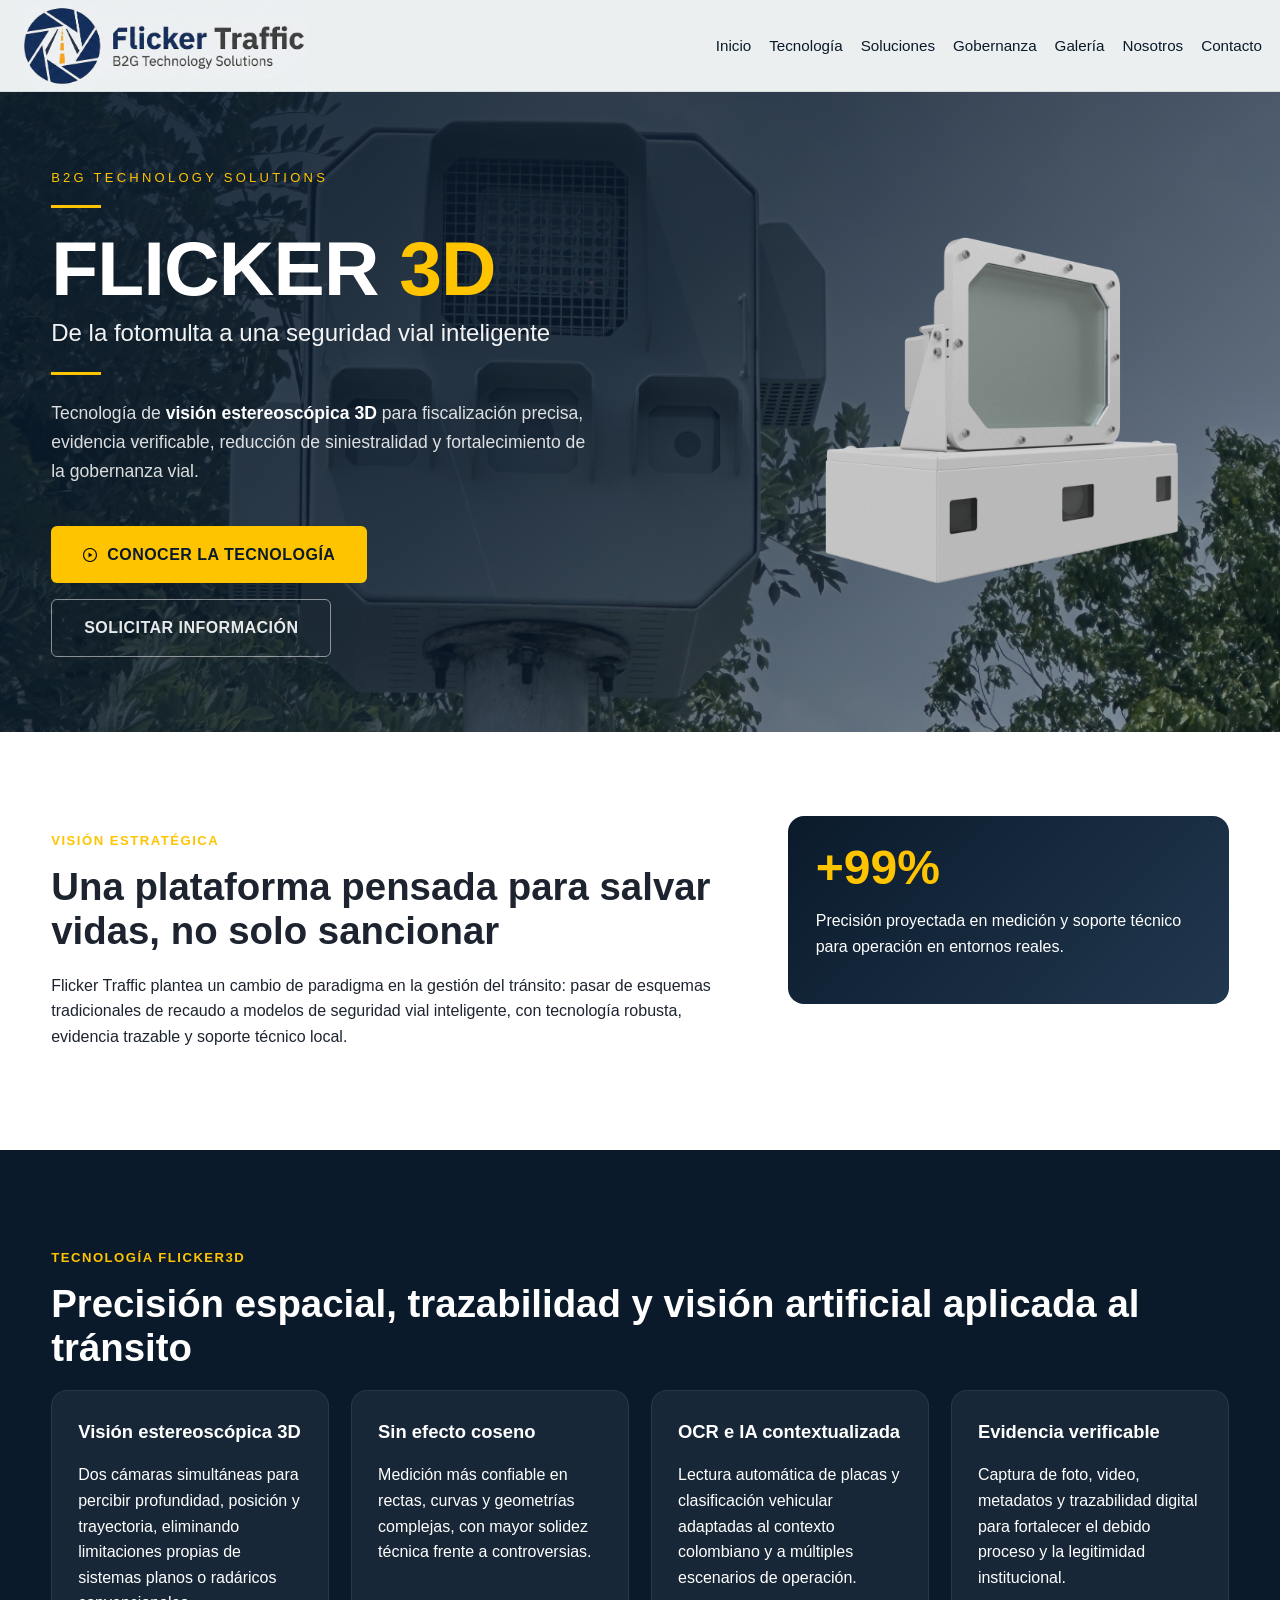
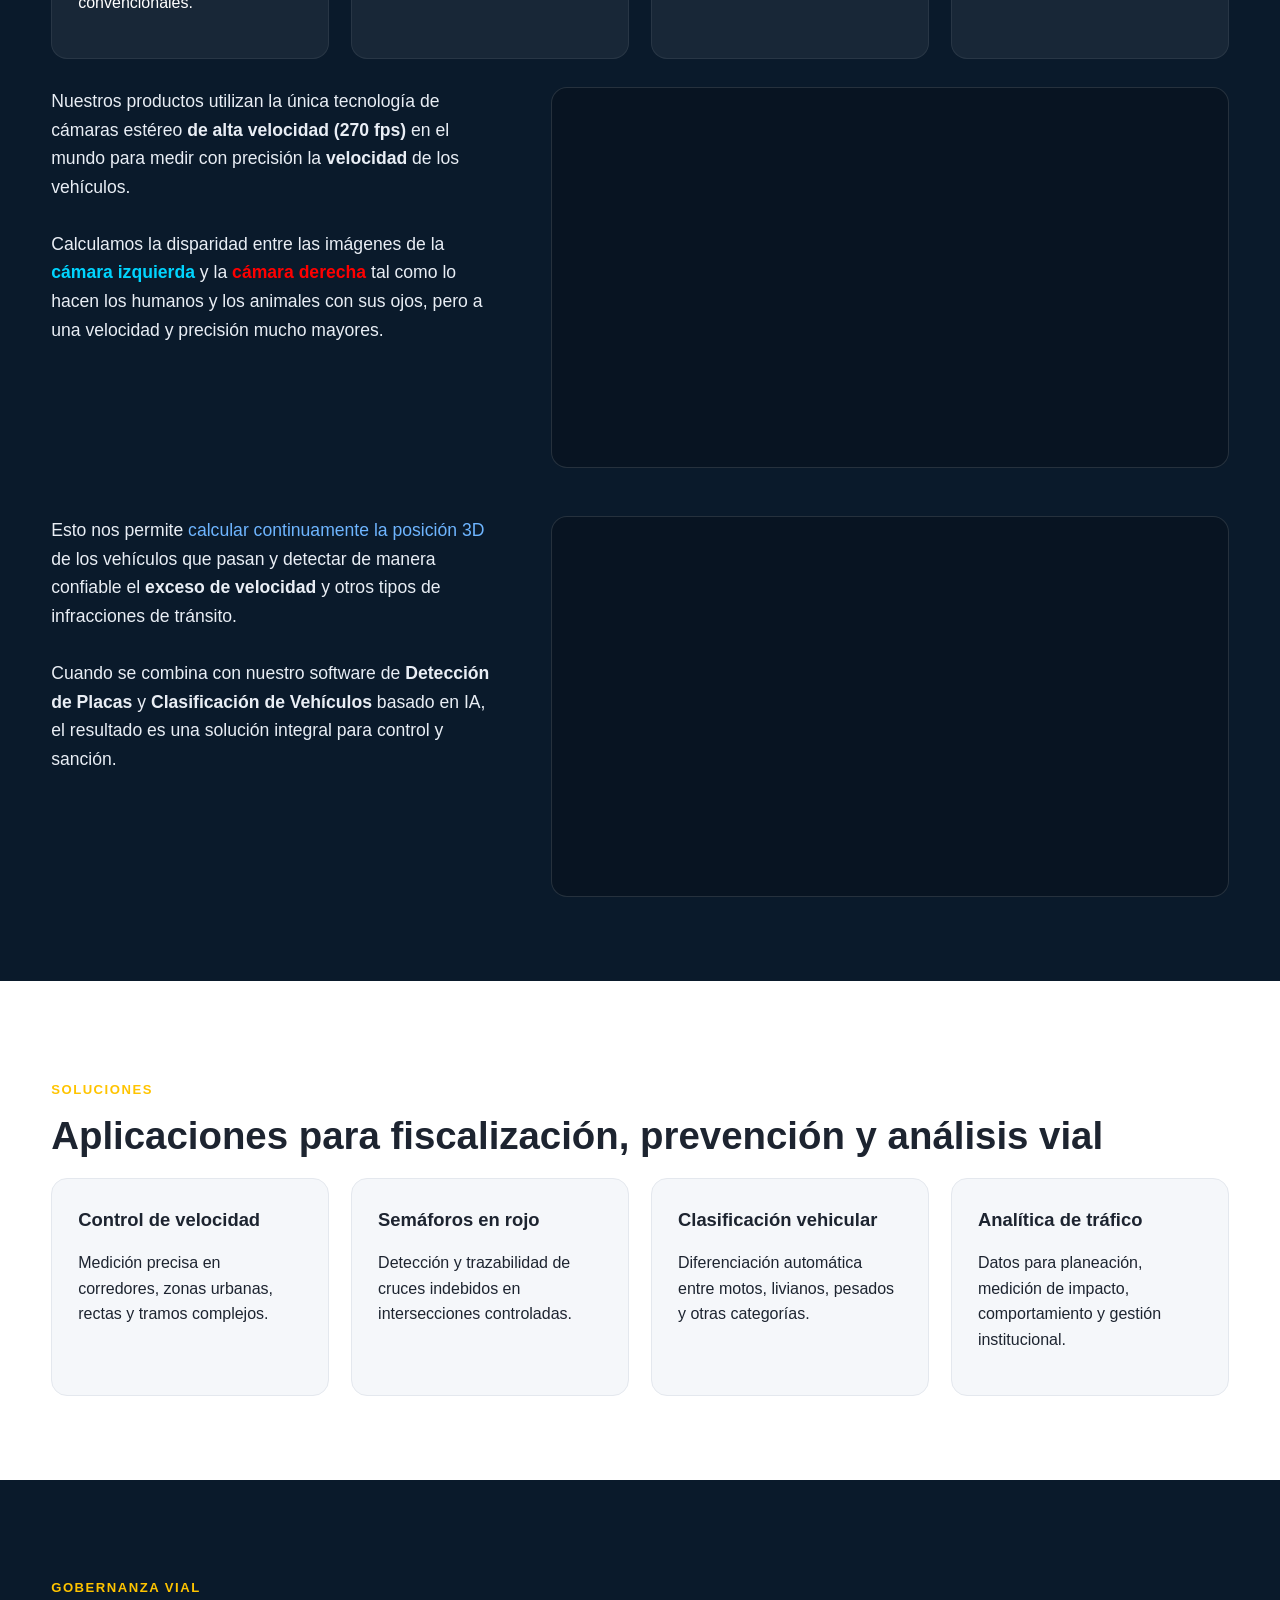
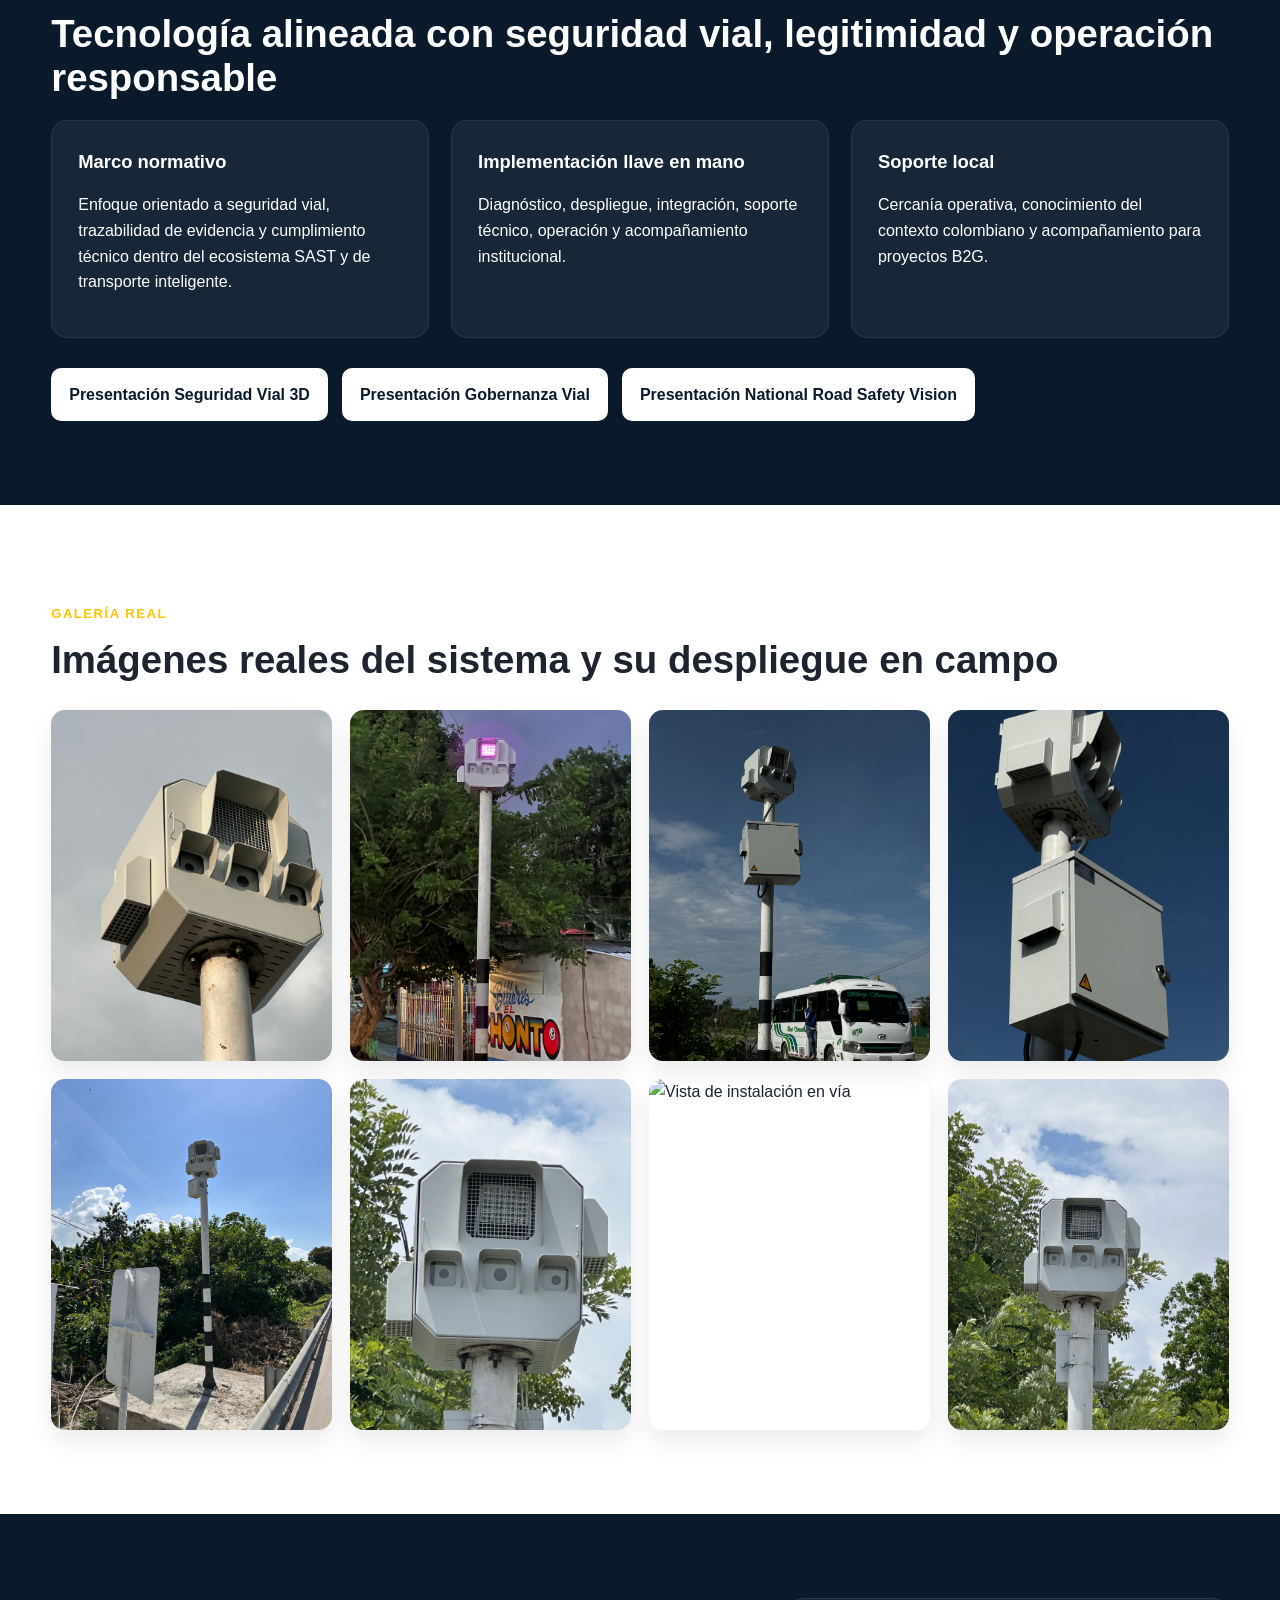
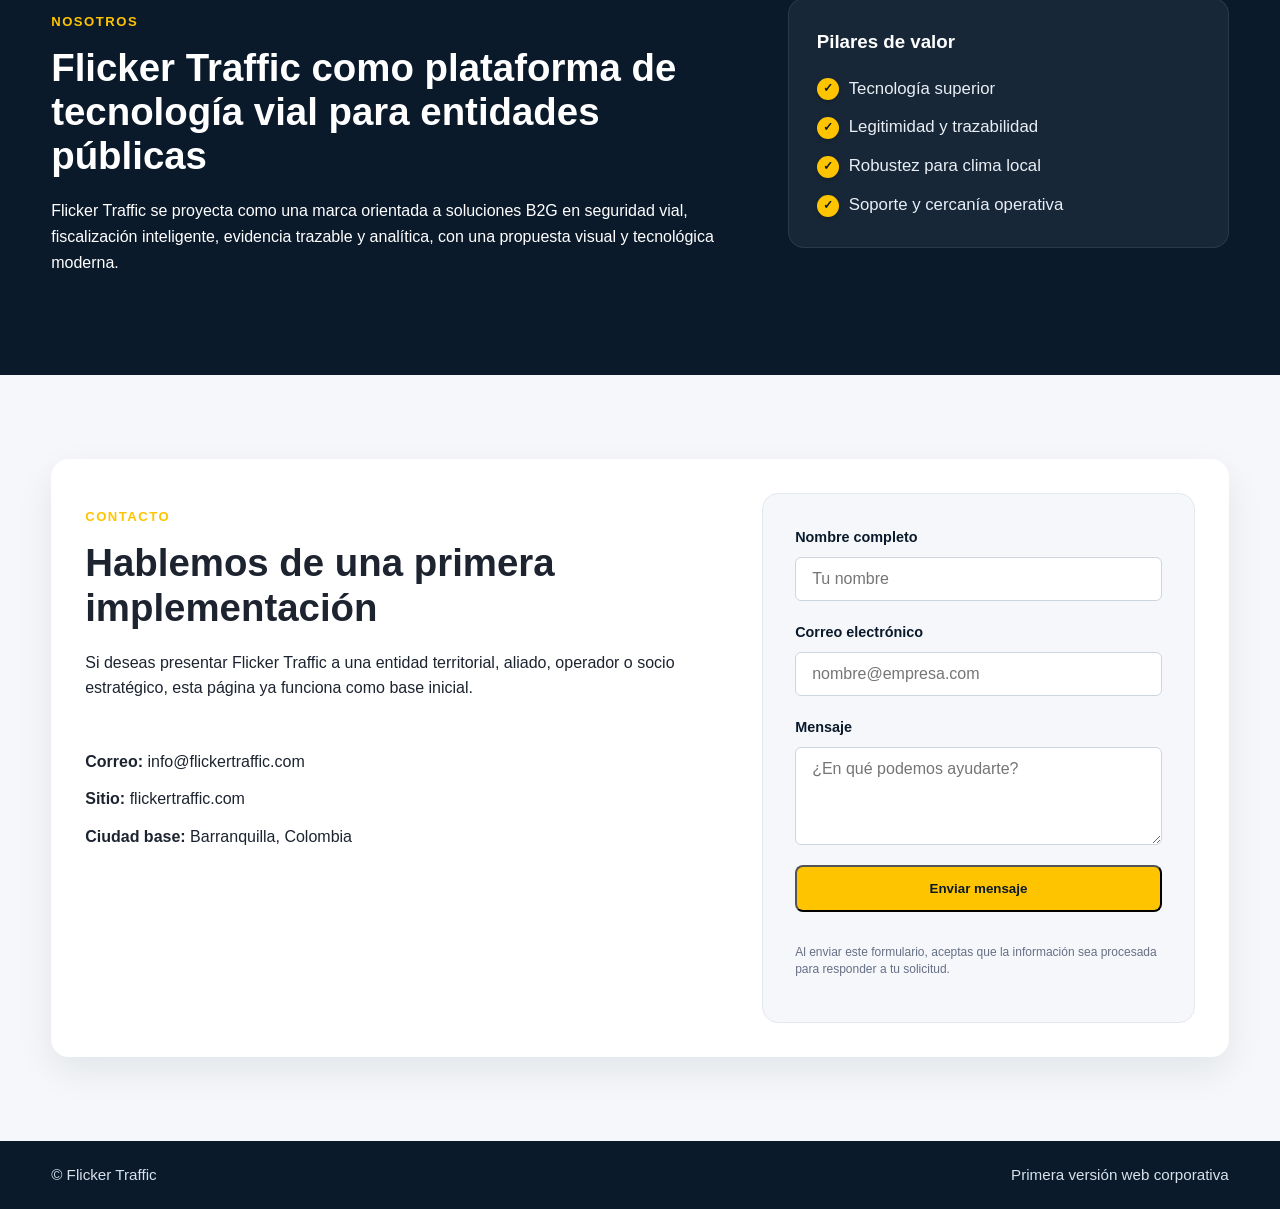
==== commit a7382431: "Formspree form" ====
--- a/index.html
+++ b/index.html
@@ -337,19 +337,59 @@
 
     <section id="contacto" class="section contact-section">
       <div class="container contact-box">
-        <div>
-          <p class="section-kicker">Contacto</p>
-          <h2>Hablemos de una primera implementación</h2>
-          <p>
-            Si deseas presentar Flicker Traffic a una entidad territorial, aliado, operador o socio
-            estratégico, esta página ya funciona como base inicial.
-          </p>
-        </div>
-
-        <div class="contact-data">
-          <p><strong>Correo:</strong> info@flickertraffic.com</p>
-          <p><strong>Sitio:</strong> flickertraffic.com</p>
-          <p><strong>Ciudad base:</strong> Barranquilla, Colombia</p>
+        <div class="contact-info-wrapper">
+          <div>
+            <p class="section-kicker">Contacto</p>
+            <h2>Hablemos de una primera implementación</h2>
+            <p>
+              Si deseas presentar Flicker Traffic a una entidad territorial, aliado, operador o socio
+              estratégico, esta página ya funciona como base inicial.
+            </p>
+          </div>
+
+          <div class="contact-data">
+            <p><strong>Correo:</strong> info@flickertraffic.com</p>
+            <p><strong>Sitio:</strong> flickertraffic.com</p>
+            <p><strong>Ciudad base:</strong> Barranquilla, Colombia</p>
+          </div>
+        </div>
+
+        <div class="contact-form-wrapper">
+          <form
+            class="contact-form"
+            action="https://formspree.io/f/xlgplbrv"
+            method="POST"
+          >
+            <div class="form-group">
+              <label for="name">Nombre completo</label>
+              <input type="text" id="name" name="name" placeholder="Tu nombre" required />
+            </div>
+
+            <div class="form-group">
+              <label for="email">Correo electrónico</label>
+              <input type="email" id="email" name="email" placeholder="nombre@empresa.com" required />
+            </div>
+
+            <div class="form-group">
+              <label for="message">Mensaje</label>
+              <textarea
+                id="message"
+                name="message"
+                rows="4"
+                placeholder="¿En qué podemos ayudarte?"
+                required
+              ></textarea>
+            </div>
+
+            <button type="submit" class="btn btn-primary" style="width: 100%; cursor: pointer;">
+              Enviar mensaje
+            </button>
+
+            <p class="form-privacy-note">
+              Al enviar este formulario, aceptas que la información sea procesada para responder a tu
+              solicitud.
+            </p>
+          </form>
         </div>
       </div>
     </section>
--- a/css/styles.css
+++ b/css/styles.css
@@ -737,6 +737,68 @@
   margin: 0 auto;
 }
 
+/* --- FORMULARIO DE CONTACTO --- */
+.contact-info-wrapper {
+  display: flex;
+  flex-direction: column;
+  gap: 32px;
+}
+
+.contact-form-wrapper {
+  background: var(--color-bg-light);
+  padding: 32px;
+  border-radius: var(--radius-card);
+  border: 1px solid var(--color-border-light);
+}
+
+.contact-form {
+  display: grid;
+  gap: 20px;
+}
+
+.form-group {
+  display: flex;
+  flex-direction: column;
+  gap: 8px;
+}
+
+.form-group label {
+  font-size: 0.9rem;
+  font-weight: 700;
+  color: var(--color-navy);
+}
+
+.form-group input,
+.form-group textarea {
+  width: 100%;
+  padding: 12px 16px;
+  border: 1px solid #cdd5df;
+  border-radius: 6px;
+  font-family: inherit;
+  font-size: 1rem;
+  color: var(--color-navy);
+  background: #fff;
+  transition: border-color 0.2s ease, box-shadow 0.2s ease;
+}
+
+.form-group input:focus,
+.form-group textarea:focus {
+  outline: none;
+  border-color: var(--color-navy);
+  box-shadow: 0 0 0 3px rgba(10, 26, 43, 0.1);
+}
+
+.form-privacy-note {
+  font-size: 0.75rem;
+  color: #667085;
+  margin-top: 12px;
+  line-height: 1.4;
+}
+
+.contact-box {
+  align-items: stretch; /* Para que ambas columnas tengan la misma altura visual si es posible */
+}
+
 /* --- MEJORAS VISUALES: CARDS --- */
 .card {
   transition: all 0.3s ease;
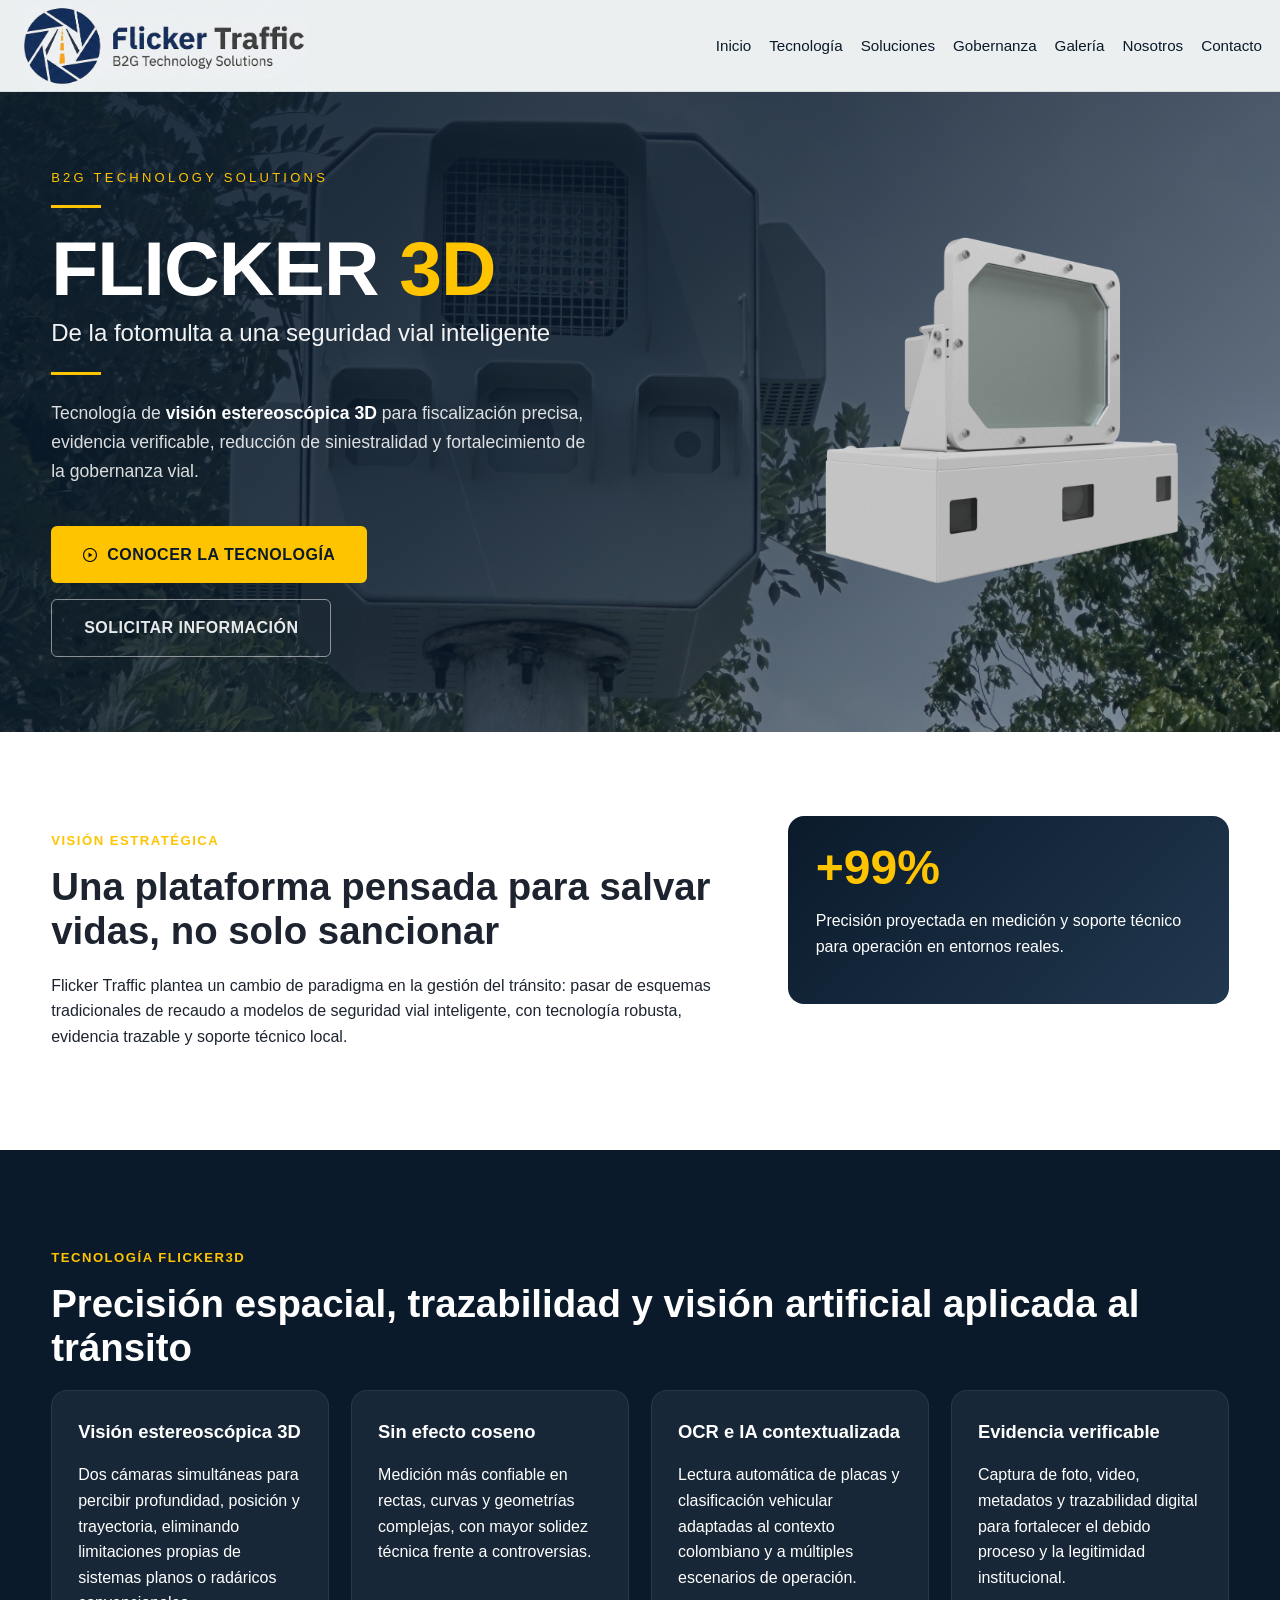
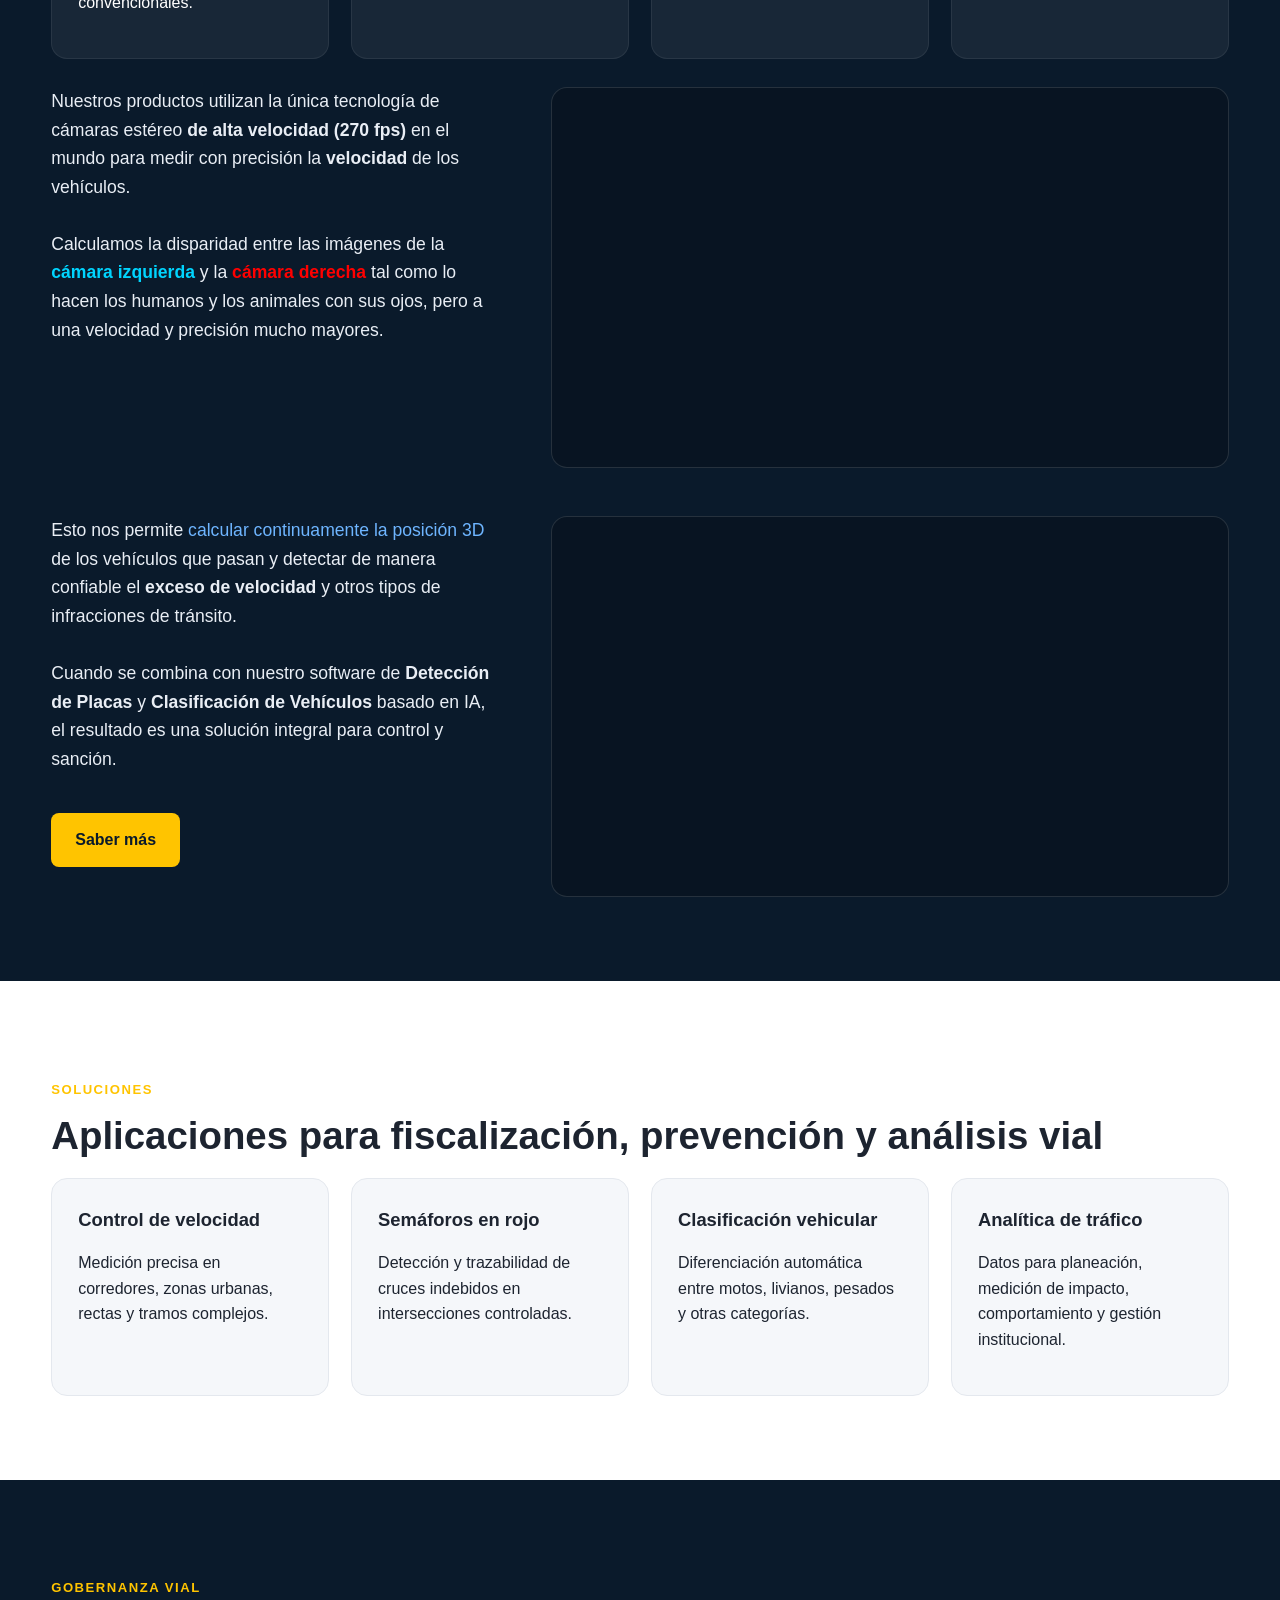
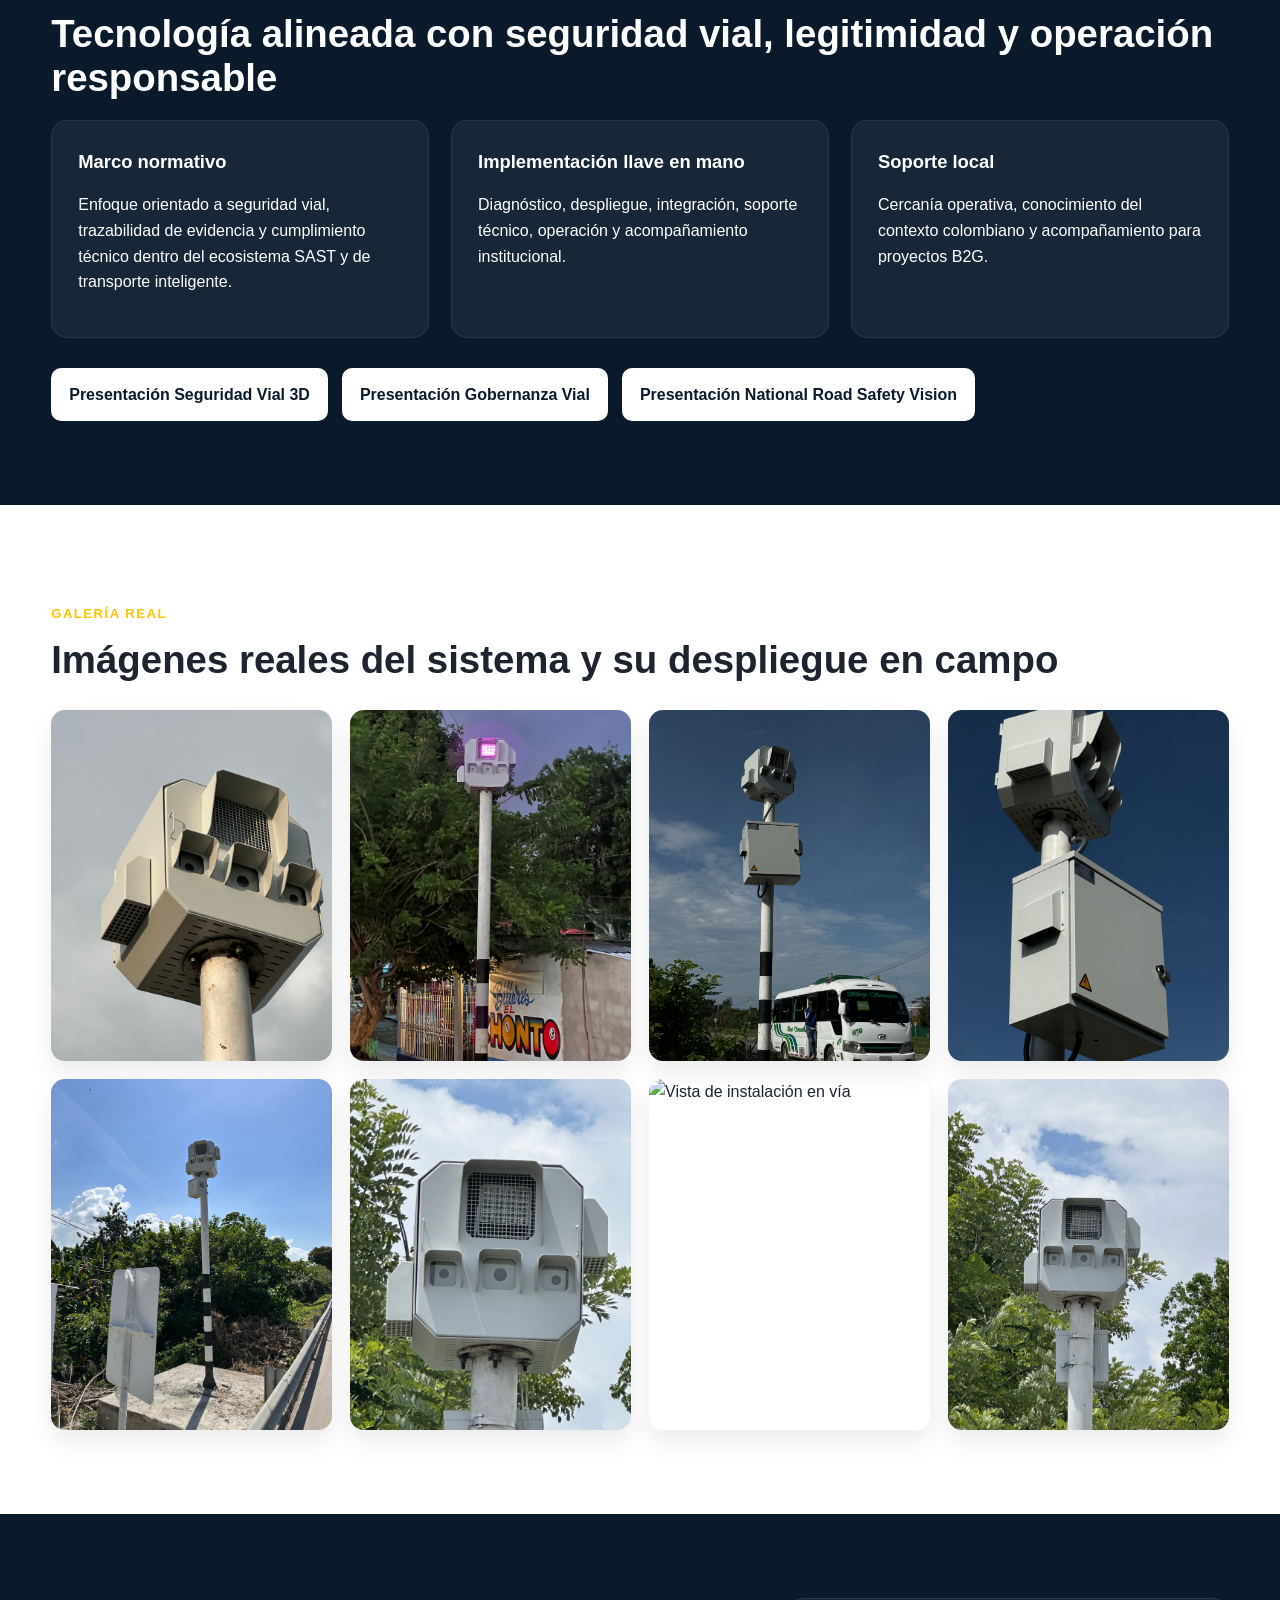
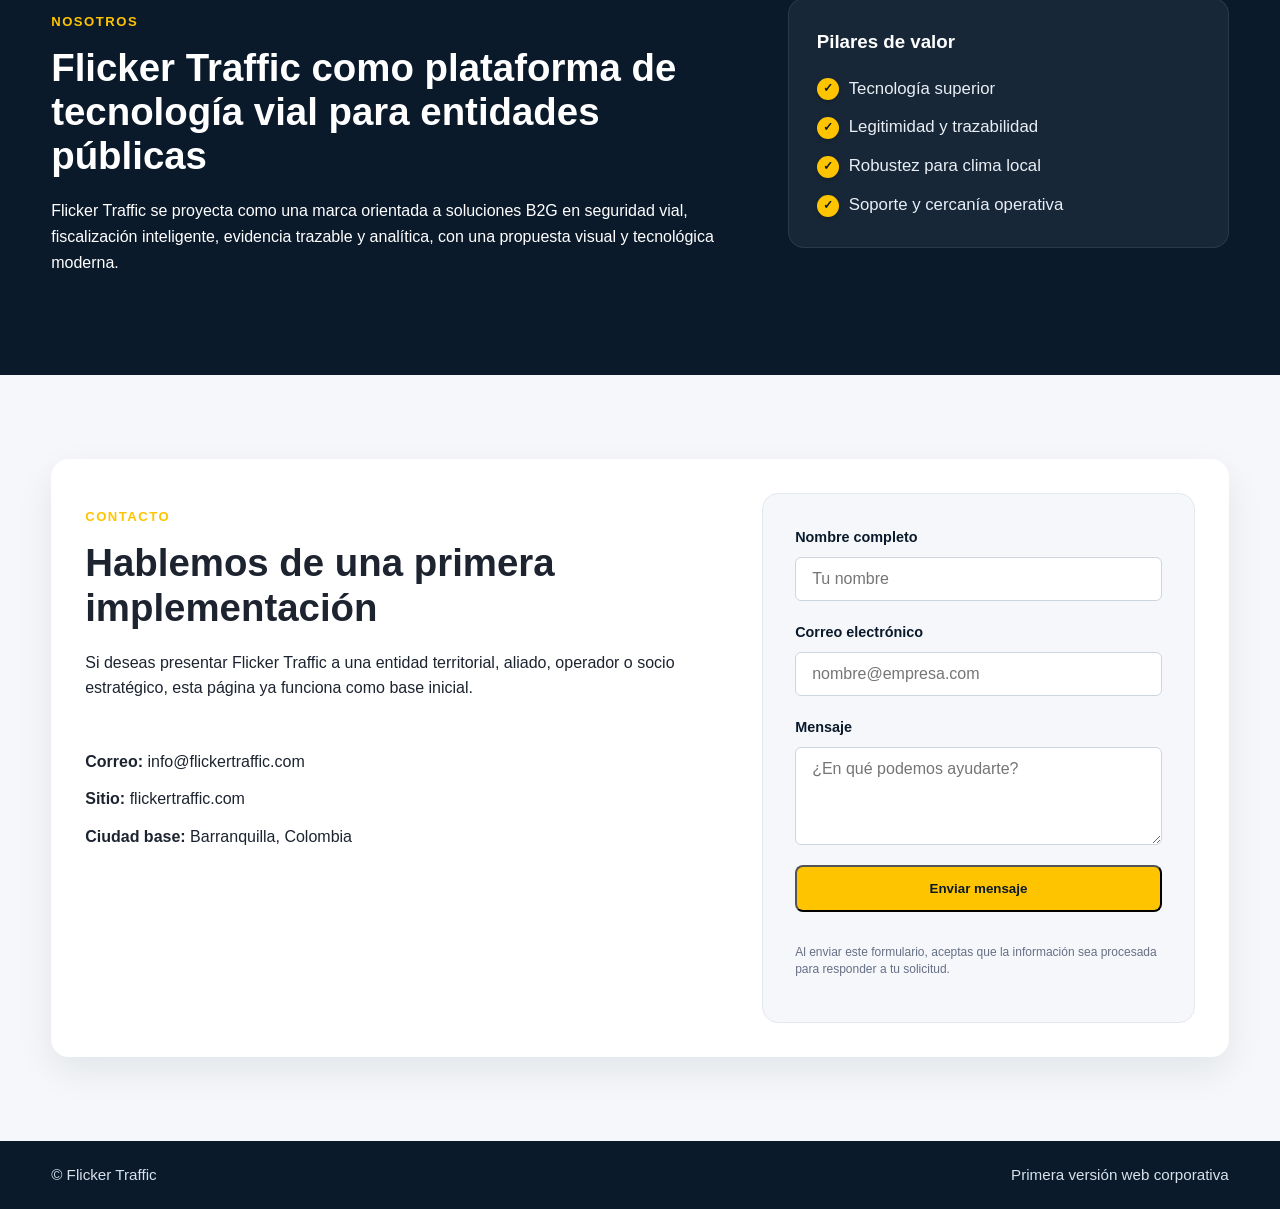
==== commit 89d9d32d: "Tech section CTA" ====
--- a/index.html
+++ b/index.html
@@ -180,8 +180,10 @@
               <source src="assets/stereo_x2slow.mp4" type="video/mp4" />
             </video>
           </div>
-          <p class="tech-demo-text">
-            Esto nos permite
+          <div>
+
+            <p class="tech-demo-text">
+              Esto nos permite
             <span style="color: #6eb5ff">calcular continuamente la posición 3D</span> de los
             vehículos que pasan y detectar de manera confiable el <b>exceso de velocidad</b> y otros
             tipos de infracciones de tránsito. <br /><br />
@@ -189,6 +191,10 @@
             <b>Clasificación de Vehículos</b> basado en IA, el resultado es una solución integral
             para control y sanción.
           </p>
+          <div class="tech-cta">
+            <a class="btn btn-primary" href="#contacto">Saber más</a>
+          </div>
+            </div>
           <div class="tech-demo-video">
             <video
               autoplay
--- a/css/styles.css
+++ b/css/styles.css
@@ -528,6 +528,11 @@
   display: block;
 }
 
+.tech-cta {
+  margin-top: 40px;
+  text-align: left;
+}
+
 @media (min-width: 1024px) {
   .tech-demo-grid {
     display: grid;
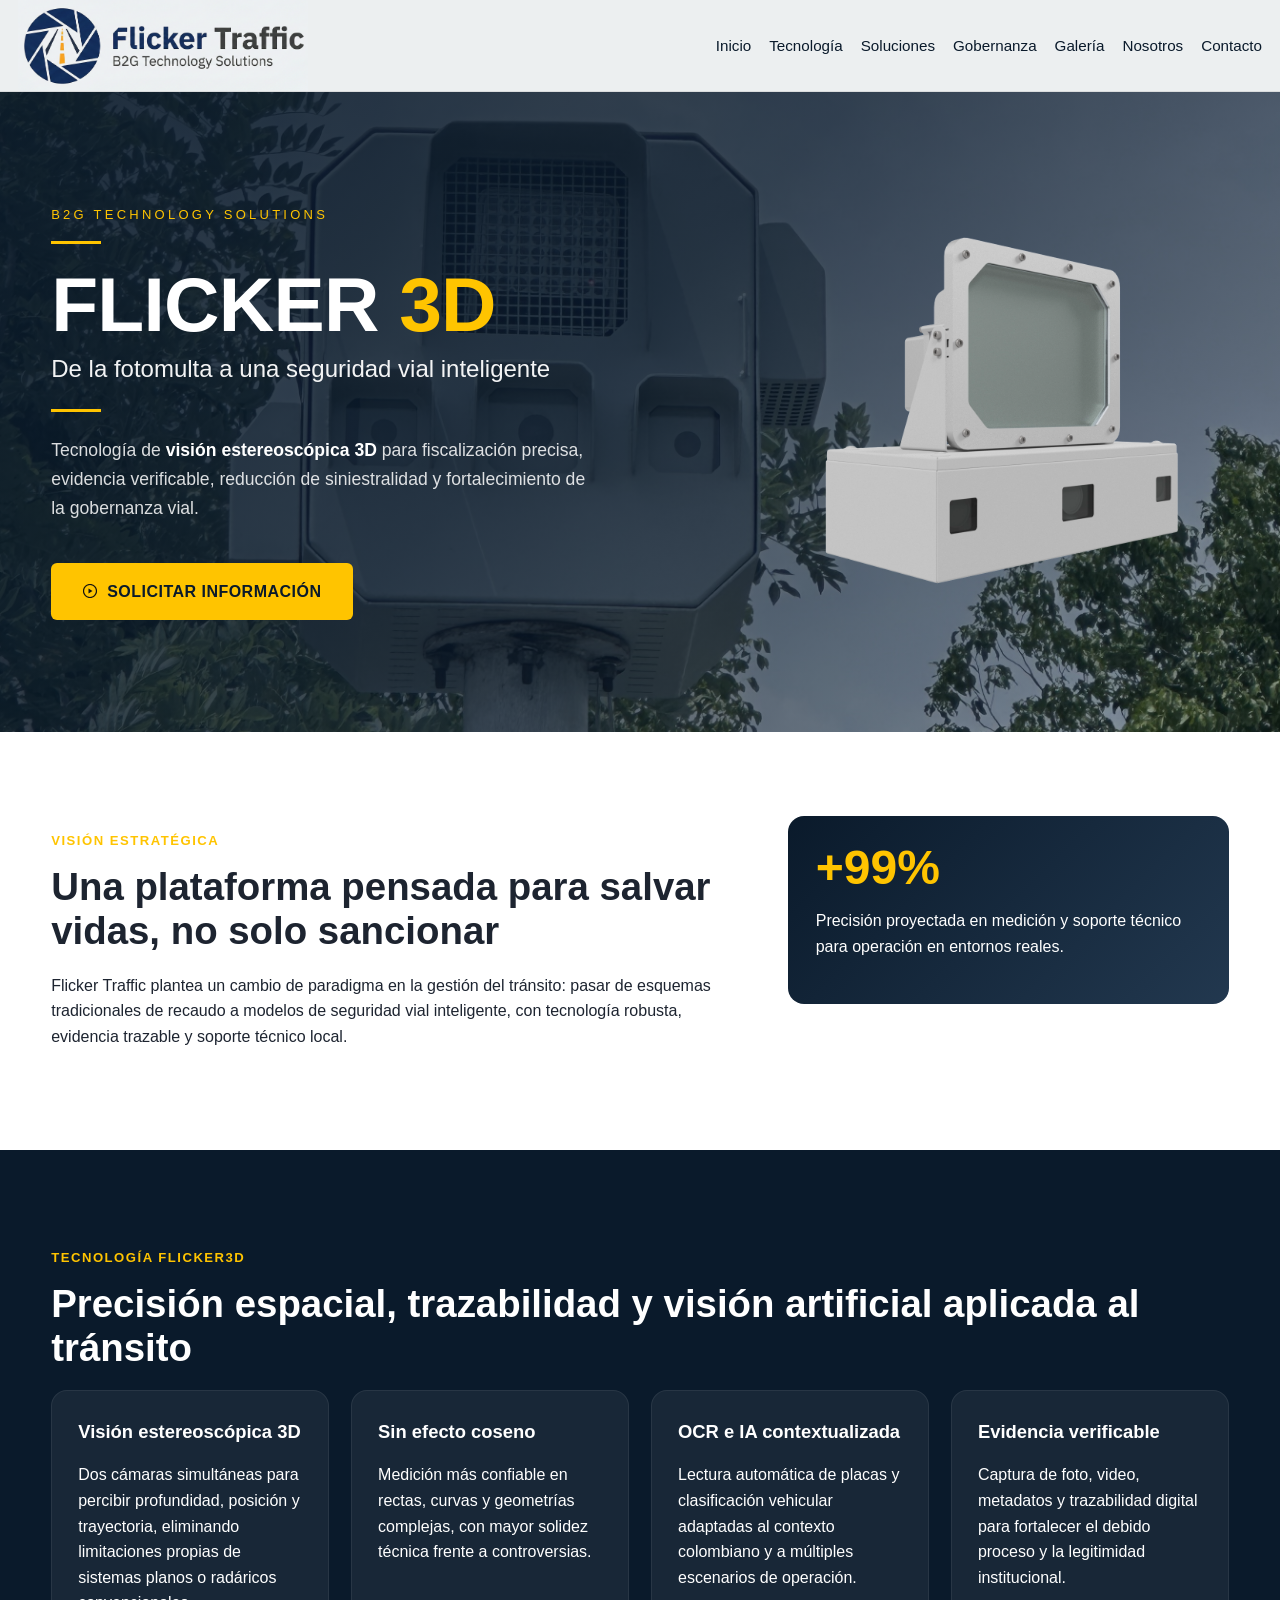
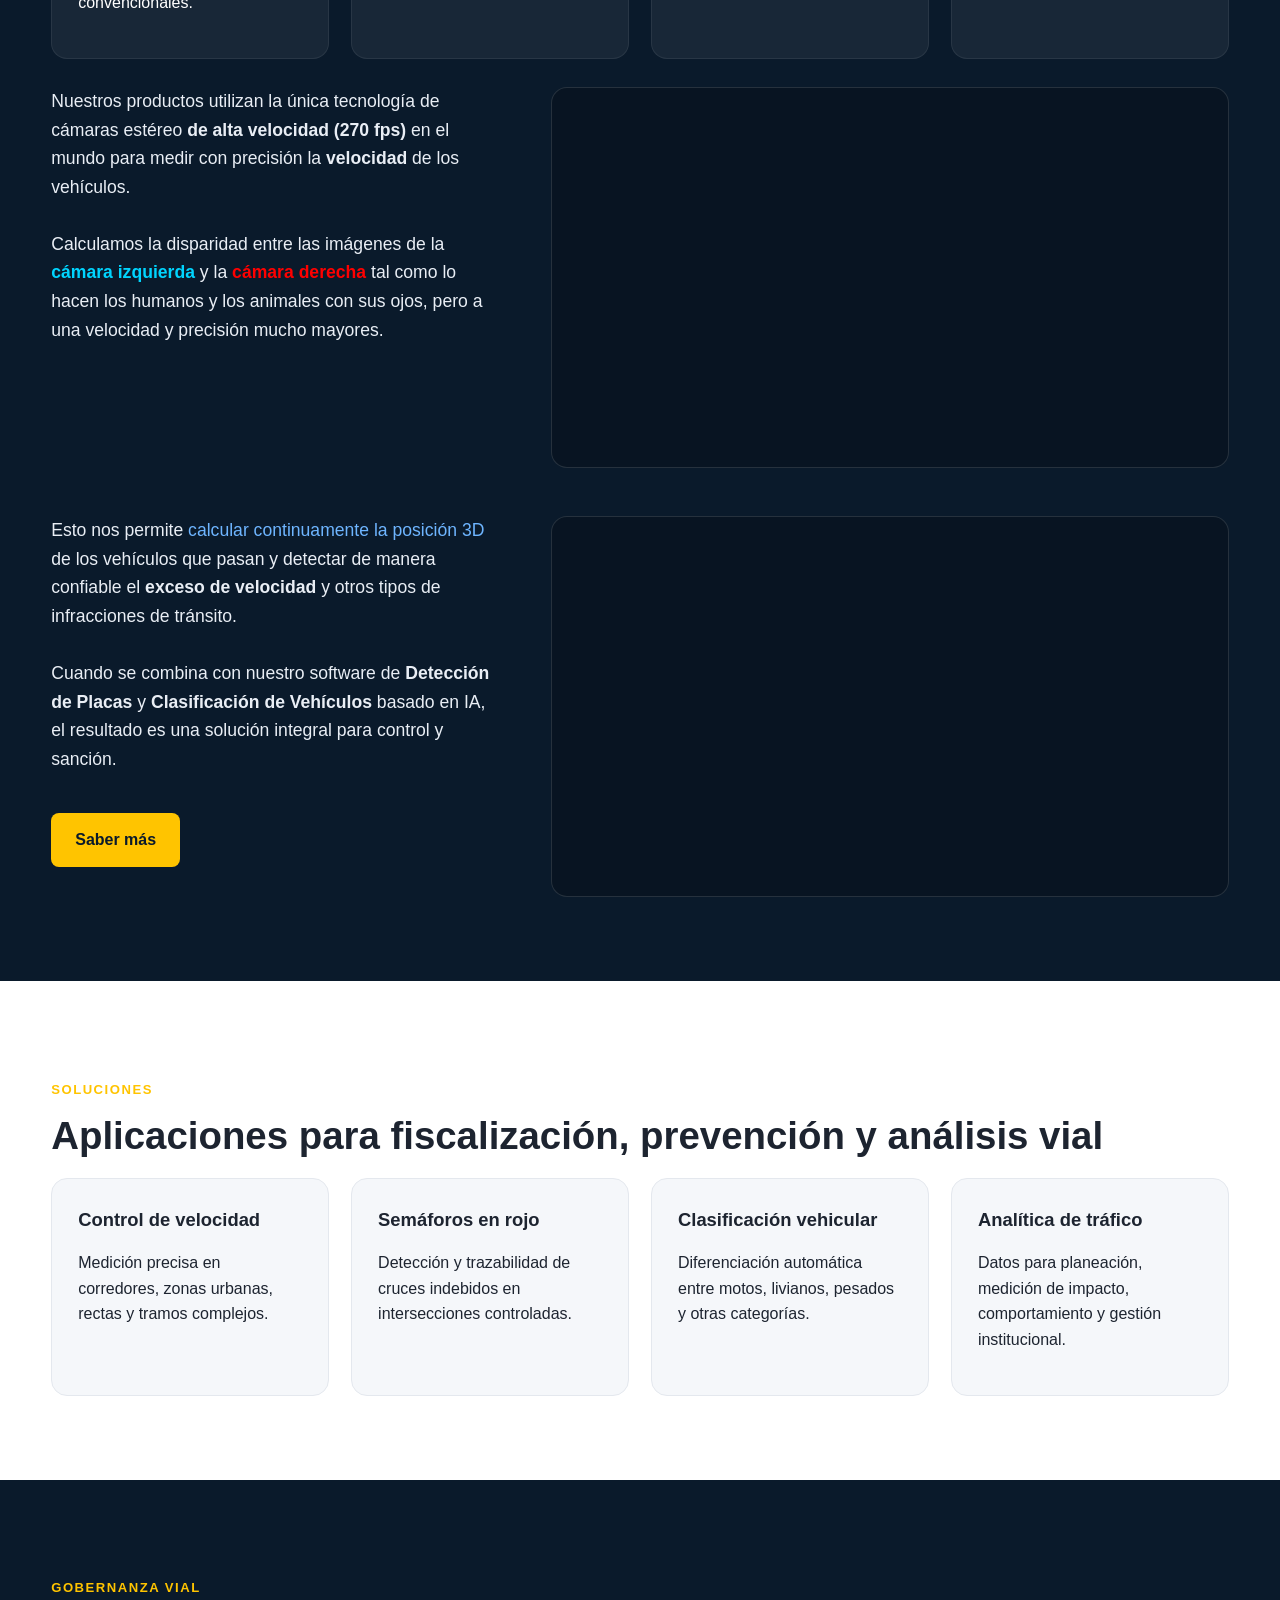
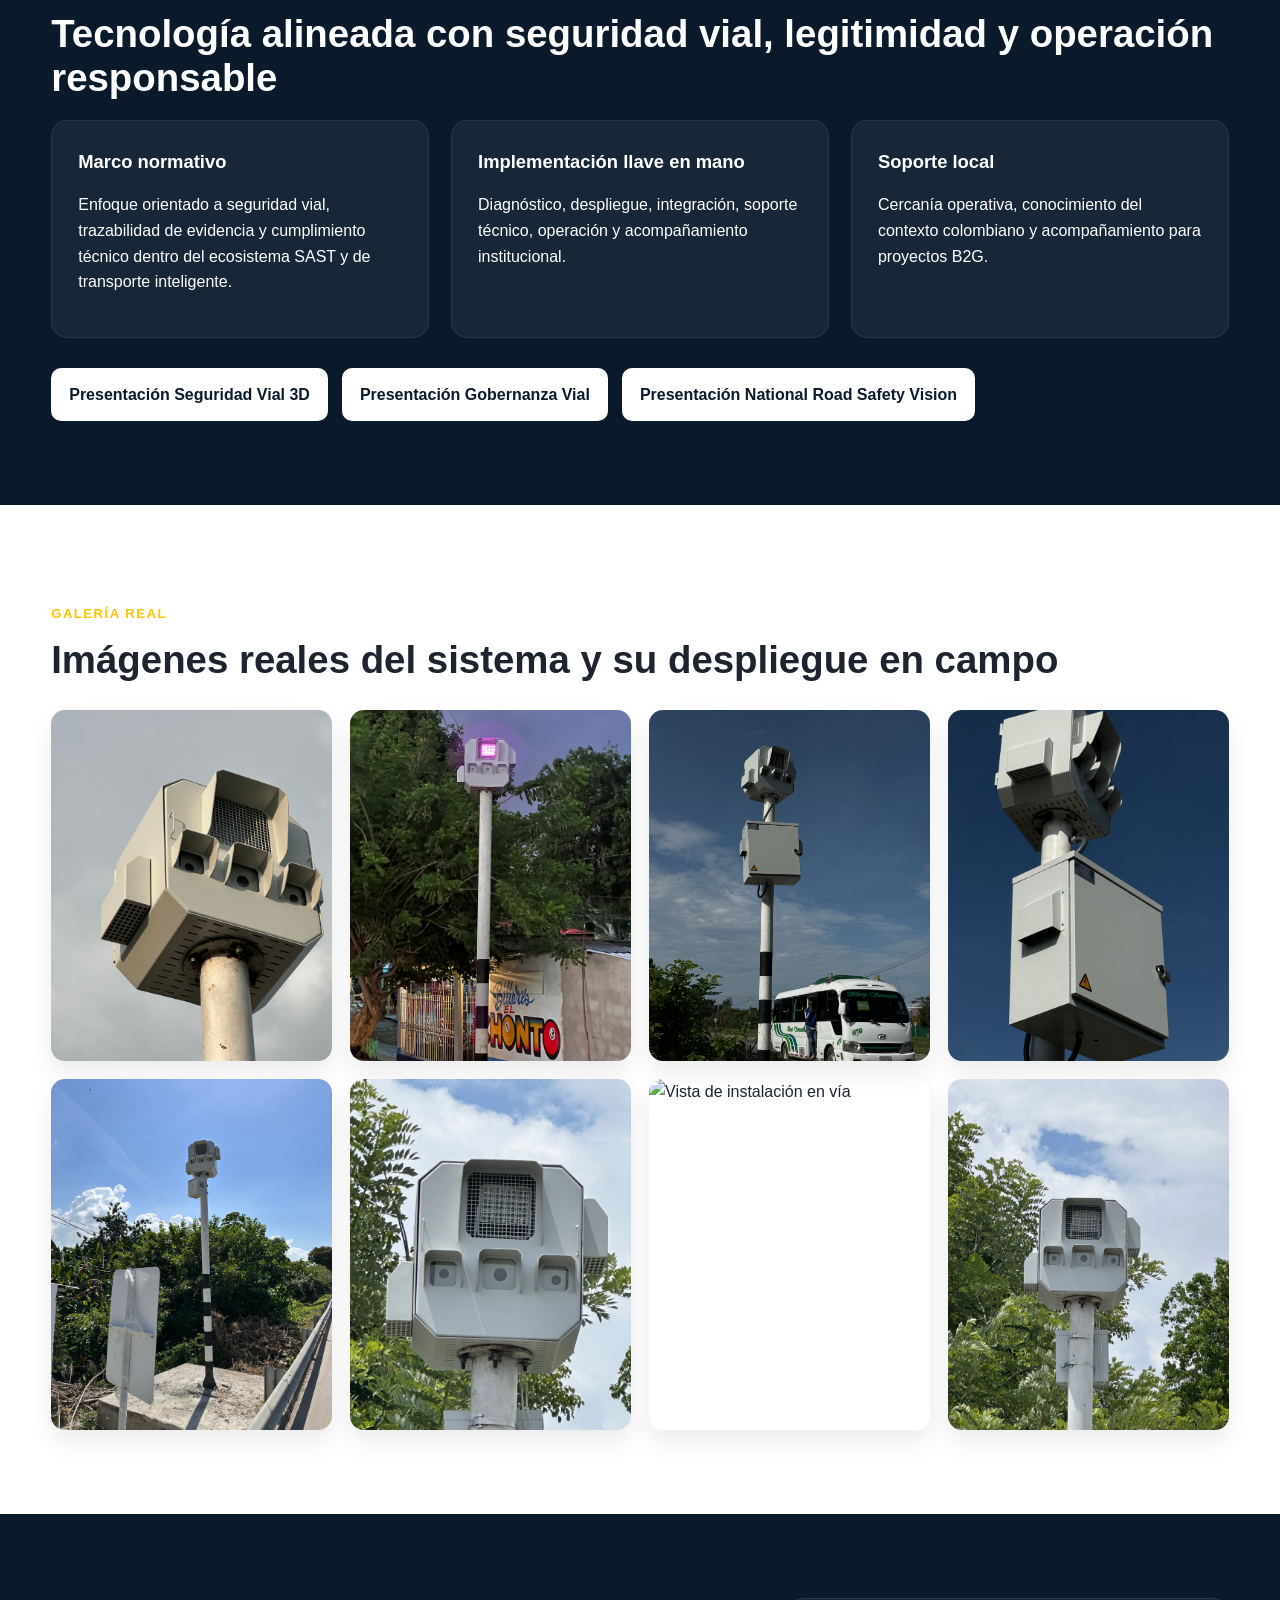
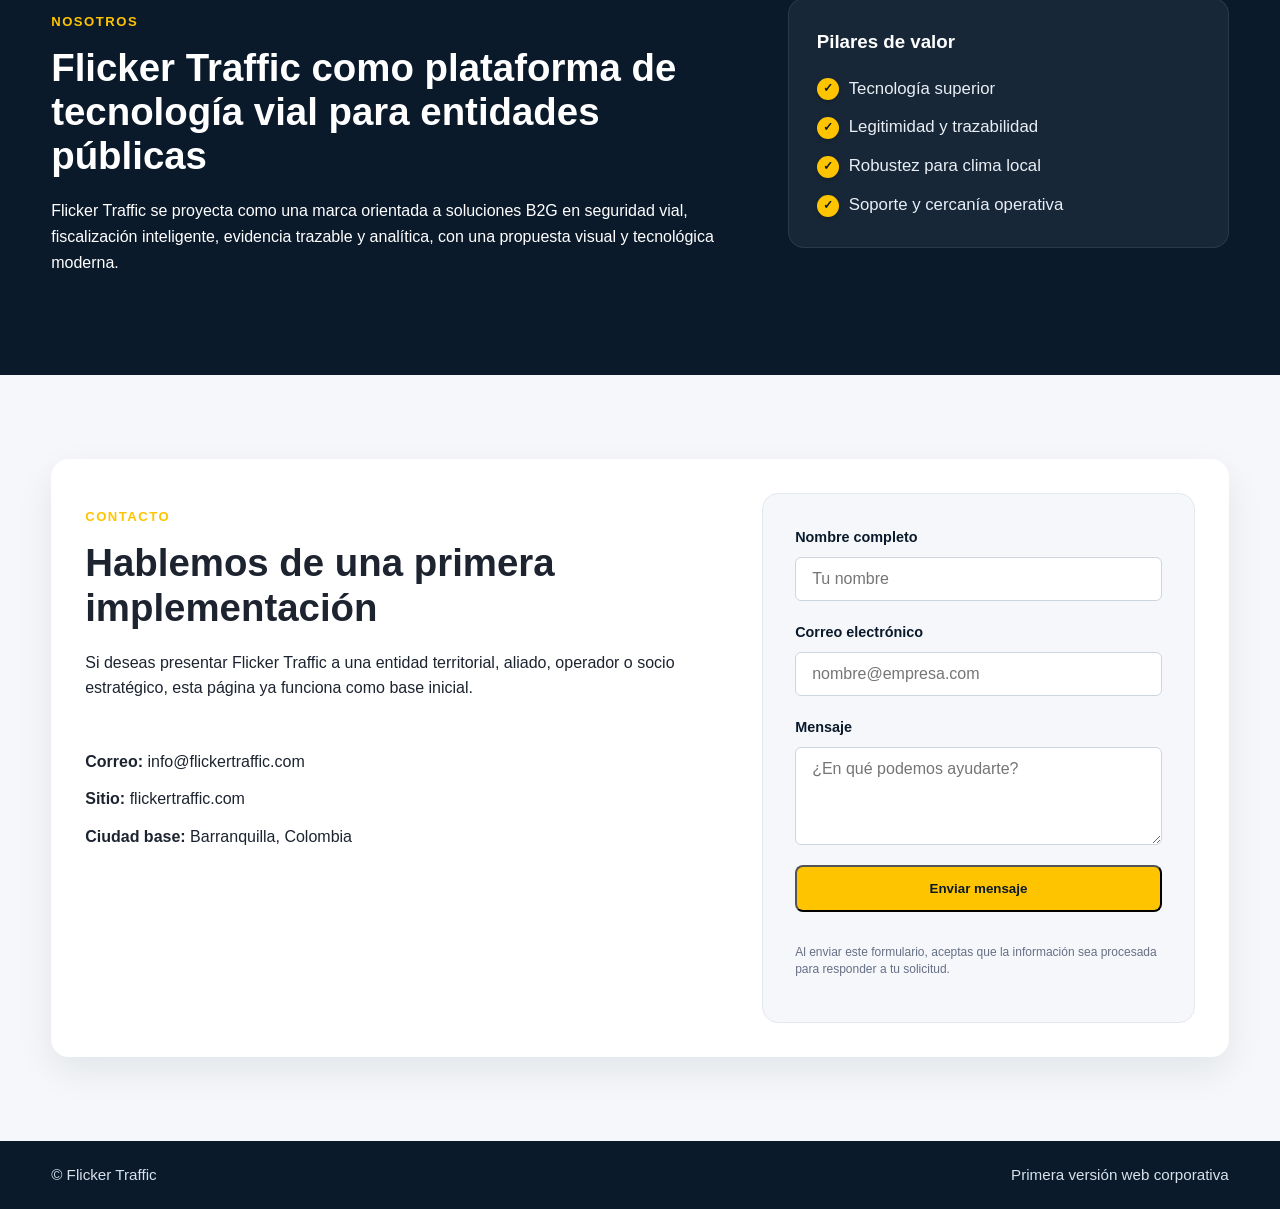
==== commit 6d4300b1: "Only one CTA in hero section" ====
--- a/index.html
+++ b/index.html
@@ -83,14 +83,13 @@
           </p>
 
           <div class="hero-actions">
-            <a class="btn-hero-primary" href="#tecnologia">
+            <a class="btn-hero-primary" href="#contacto">
               <svg width="14" height="14" viewBox="0 0 14 14" fill="none">
                 <circle cx="7" cy="7" r="6.5" stroke="#111" stroke-width="1.2" />
                 <polygon points="5.5,4.5 9.5,7 5.5,9.5" fill="#111" />
               </svg>
-              Conocer la tecnología
+              Solicitar información
             </a>
-            <a class="btn-hero-secondary" href="#contacto"> Solicitar información </a>
           </div>
         </div>
 
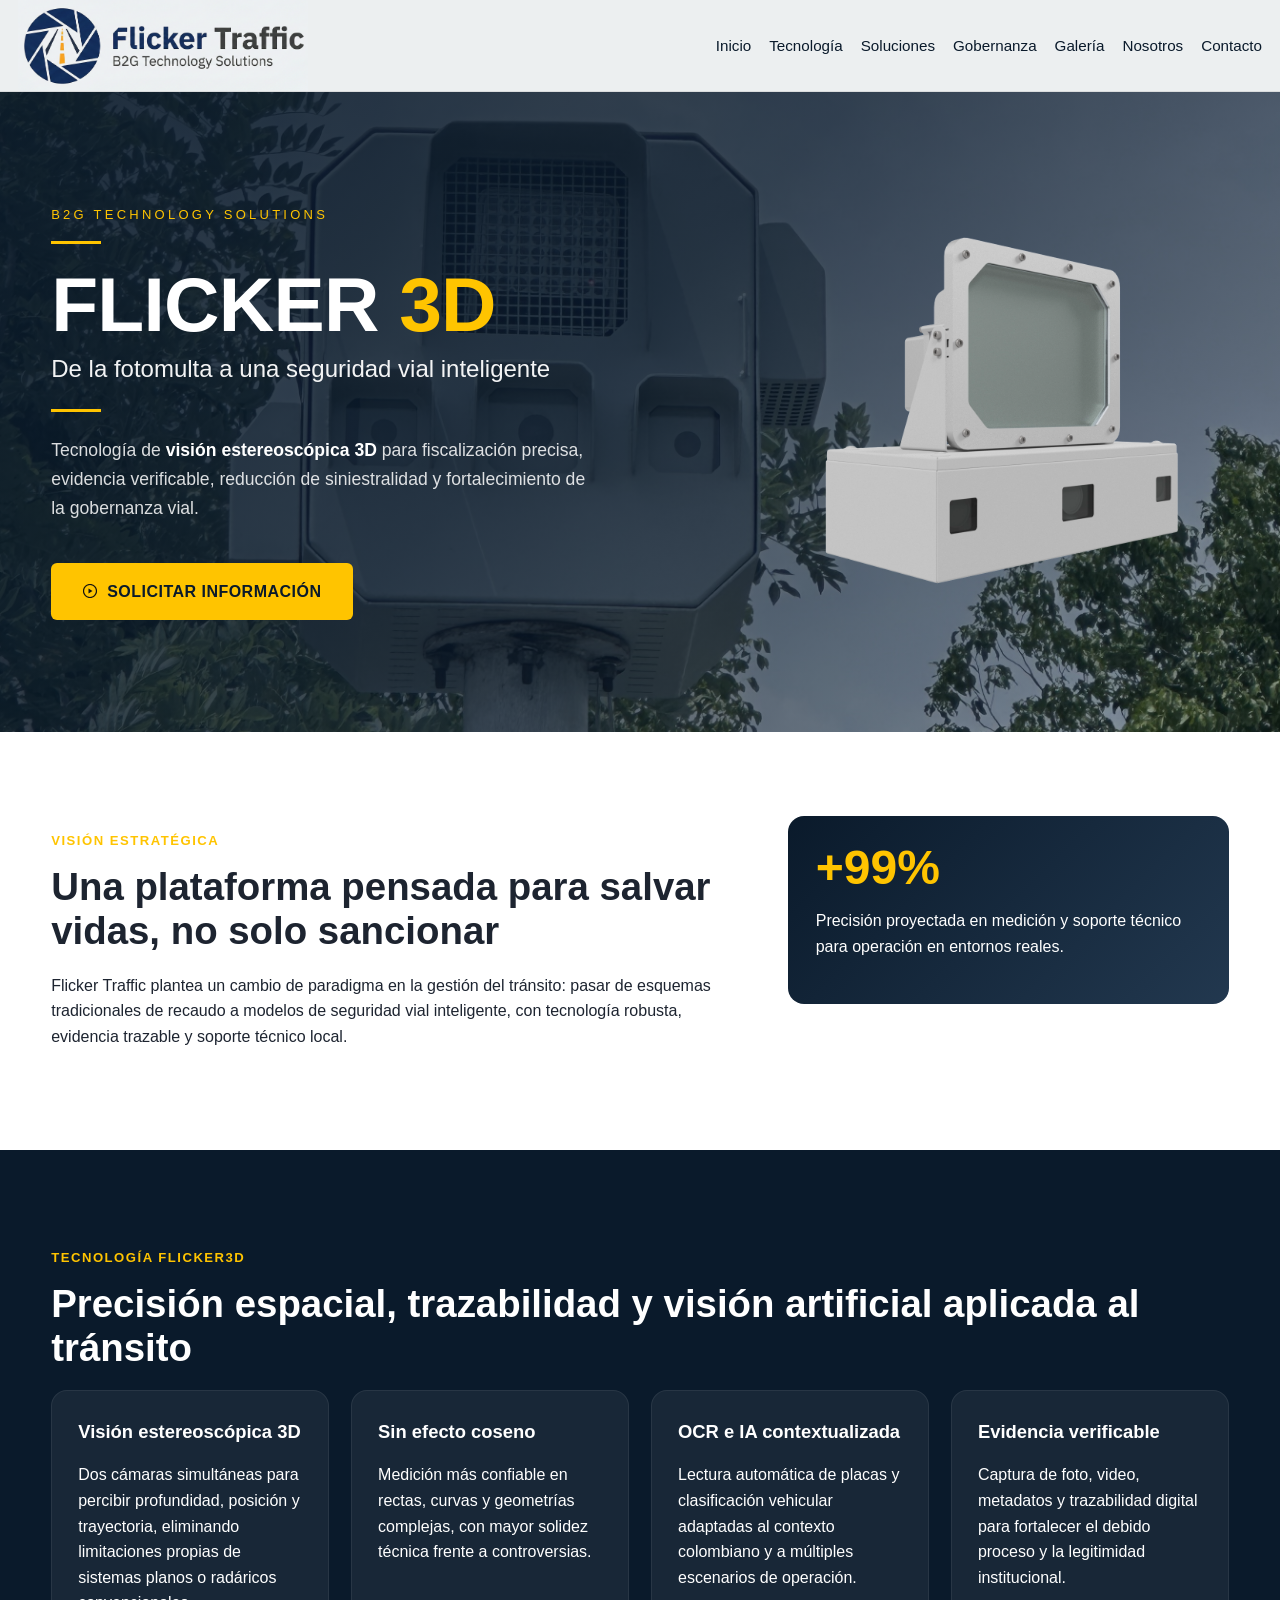
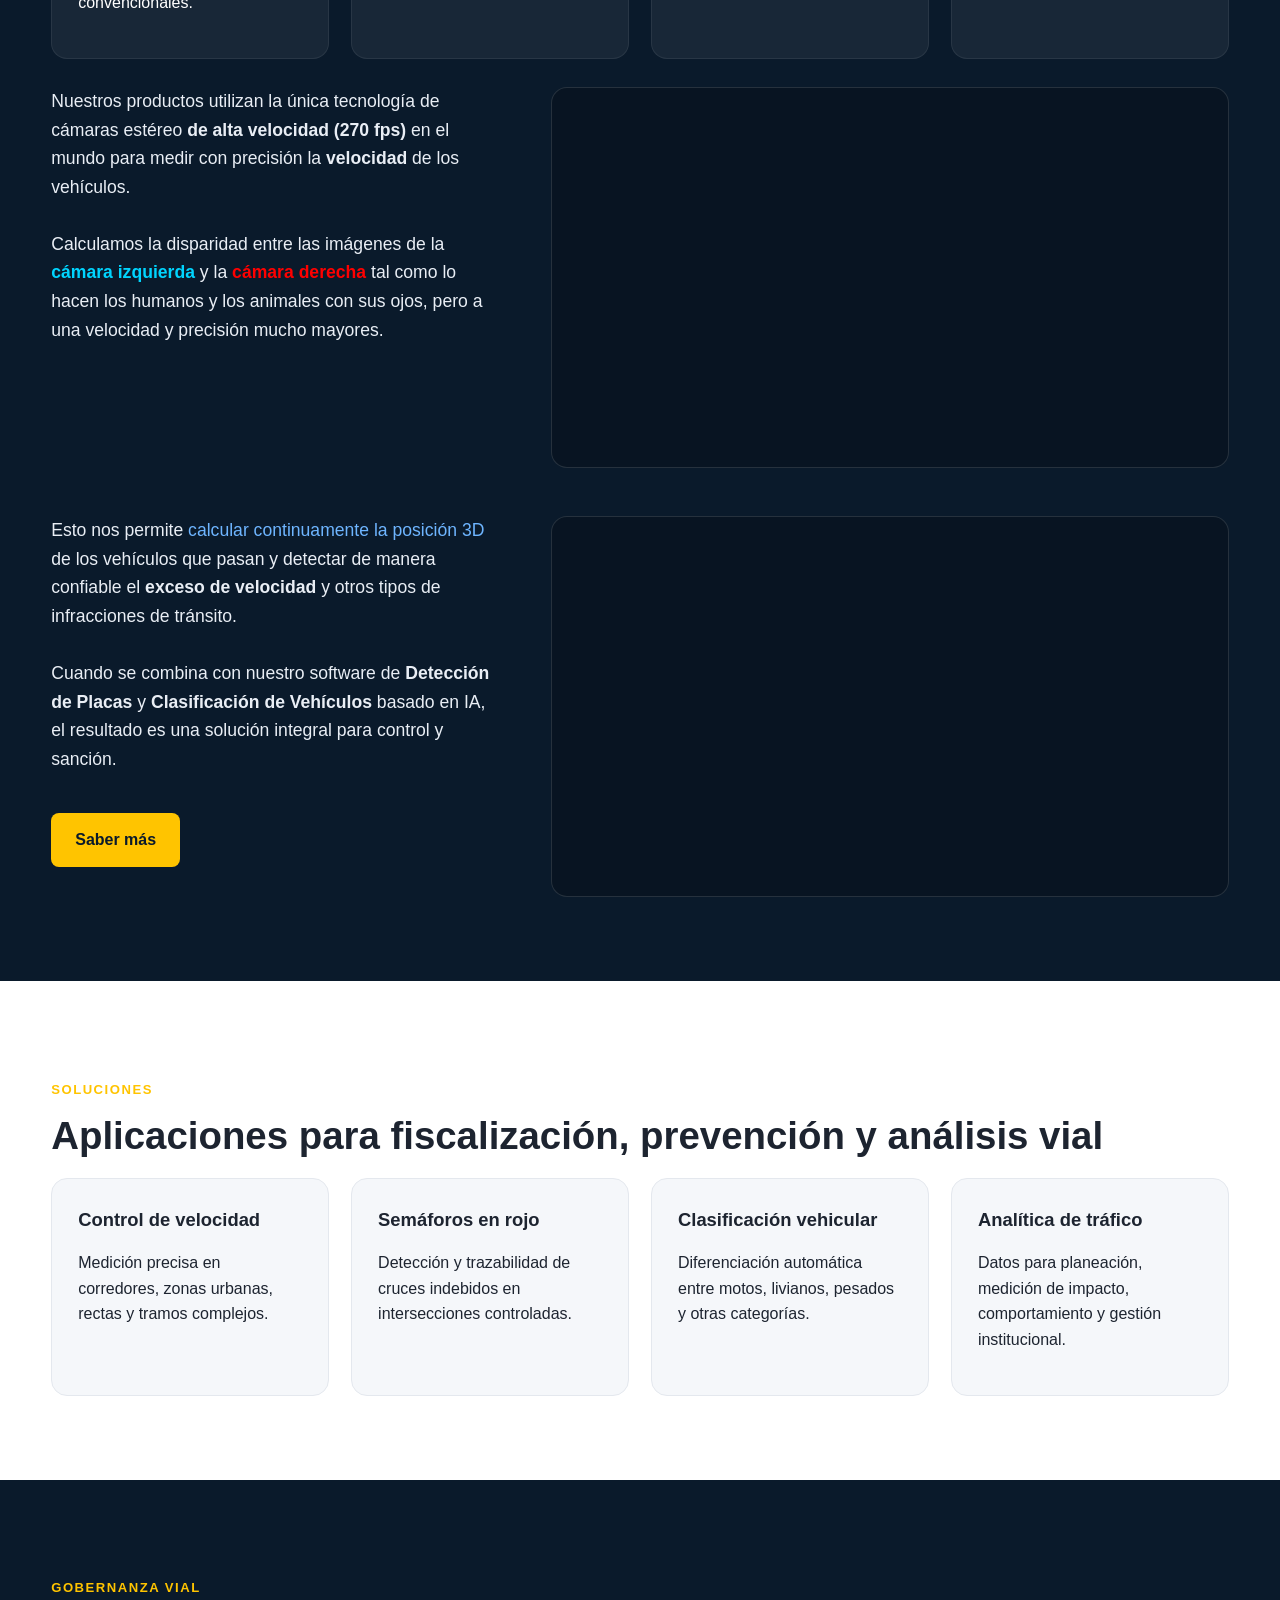
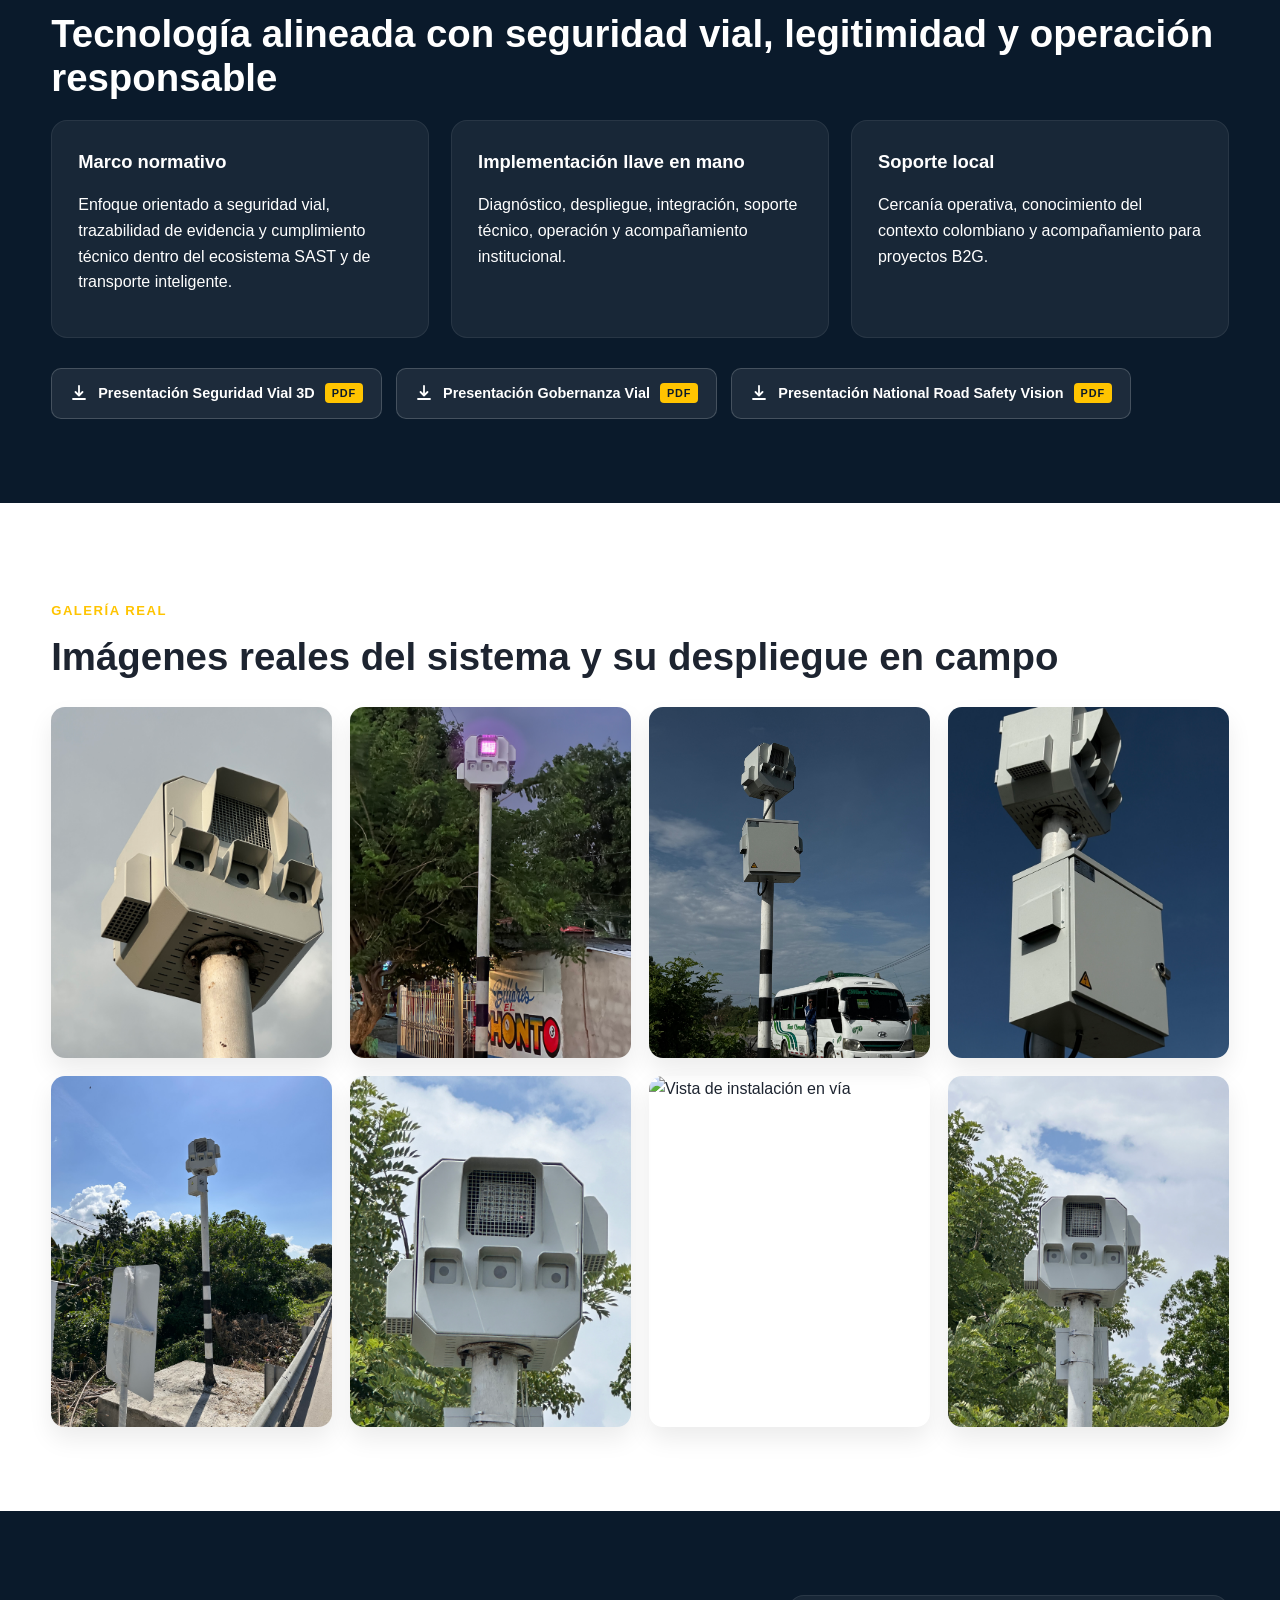
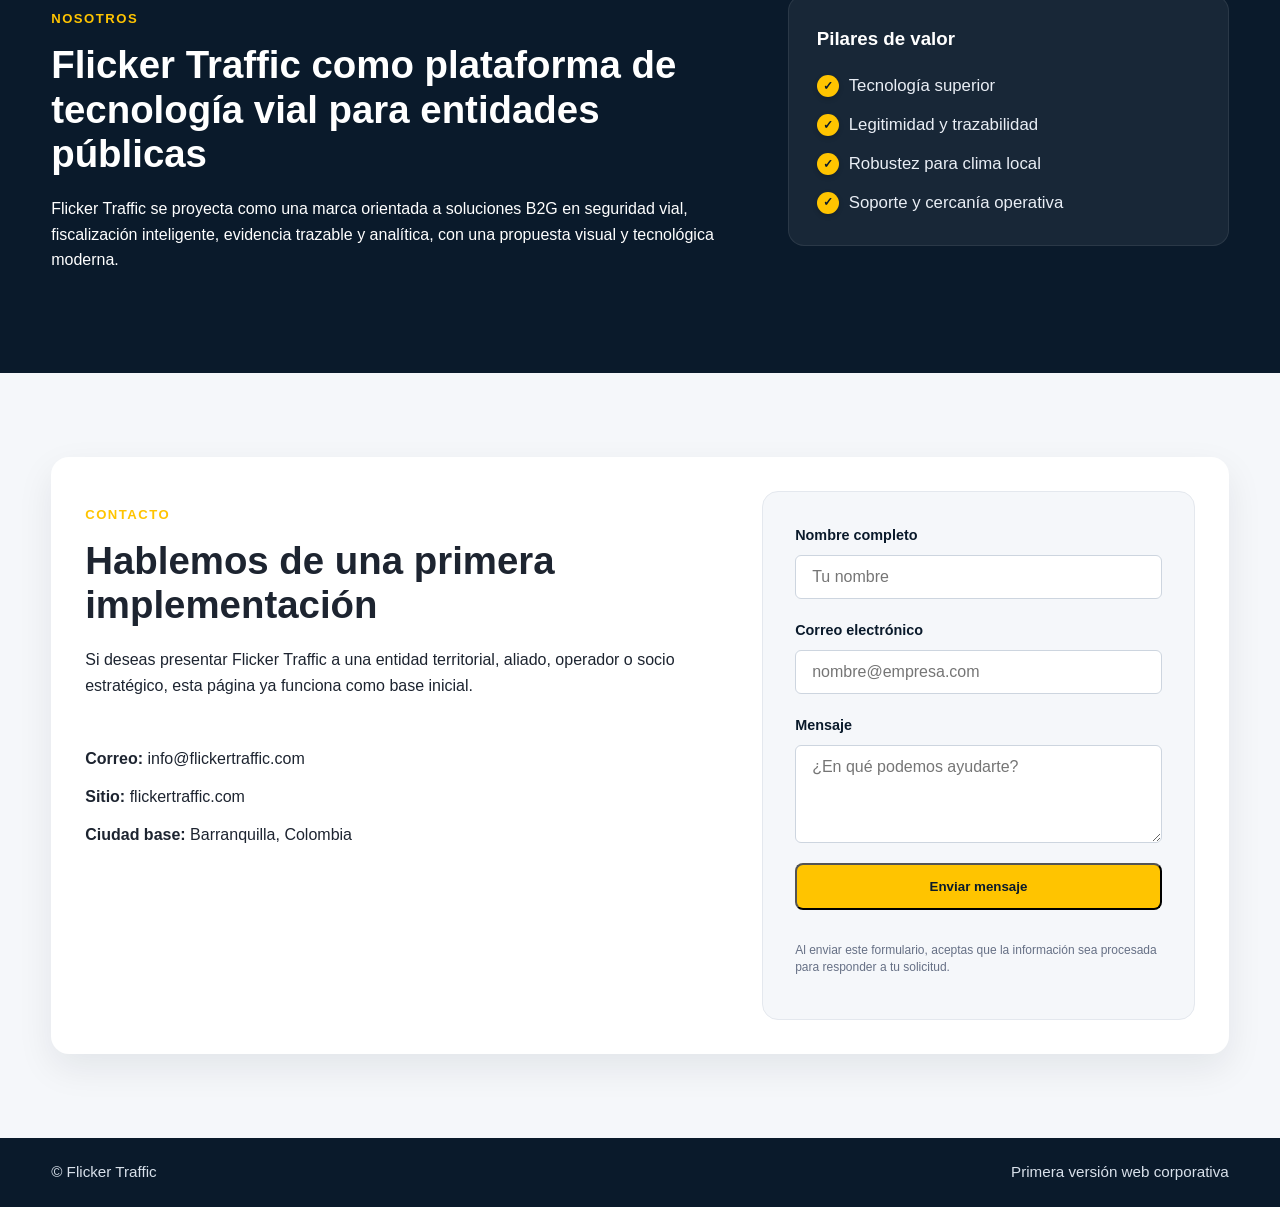
==== commit 003afadc: "Descargables más claros" ====
--- a/index.html
+++ b/index.html
@@ -276,24 +276,45 @@
           <a
             class="download-link"
             href="assets/Flicker3D_Seguridad_Vial_3D.pdf"
-            target="_blank"
+            download
             rel="noopener noreferrer"
-            >Presentación Seguridad Vial 3D</a
           >
+            <svg class="download-link__icon" width="18" height="18" viewBox="0 0 18 18" fill="none" aria-hidden="true">
+              <path d="M9 2v9" stroke="currentColor" stroke-width="1.8" stroke-linecap="round"/>
+              <path d="M5.5 8l3.5 3.5L12.5 8" stroke="currentColor" stroke-width="1.8" stroke-linecap="round" stroke-linejoin="round"/>
+              <path d="M3 15h12" stroke="currentColor" stroke-width="1.8" stroke-linecap="round"/>
+            </svg>
+            <span class="download-link__label">Presentación Seguridad Vial 3D</span>
+            <span class="download-link__badge">PDF</span>
+          </a>
           <a
             class="download-link"
             href="assets/Flicker3D_Gobernanza_Vial.pdf"
-            target="_blank"
+            download
             rel="noopener noreferrer"
-            >Presentación Gobernanza Vial</a
           >
+            <svg class="download-link__icon" width="18" height="18" viewBox="0 0 18 18" fill="none" aria-hidden="true">
+              <path d="M9 2v9" stroke="currentColor" stroke-width="1.8" stroke-linecap="round"/>
+              <path d="M5.5 8l3.5 3.5L12.5 8" stroke="currentColor" stroke-width="1.8" stroke-linecap="round" stroke-linejoin="round"/>
+              <path d="M3 15h12" stroke="currentColor" stroke-width="1.8" stroke-linecap="round"/>
+            </svg>
+            <span class="download-link__label">Presentación Gobernanza Vial</span>
+            <span class="download-link__badge">PDF</span>
+          </a>
           <a
             class="download-link"
             href="assets/Flicker3D_National_Road_Safety_Vision.pdf"
-            target="_blank"
+            download
             rel="noopener noreferrer"
-            >Presentación National Road Safety Vision</a
           >
+            <svg class="download-link__icon" width="18" height="18" viewBox="0 0 18 18" fill="none" aria-hidden="true">
+              <path d="M9 2v9" stroke="currentColor" stroke-width="1.8" stroke-linecap="round"/>
+              <path d="M5.5 8l3.5 3.5L12.5 8" stroke="currentColor" stroke-width="1.8" stroke-linecap="round" stroke-linejoin="round"/>
+              <path d="M3 15h12" stroke="currentColor" stroke-width="1.8" stroke-linecap="round"/>
+            </svg>
+            <span class="download-link__label">Presentación National Road Safety Vision</span>
+            <span class="download-link__badge">PDF</span>
+          </a>
         </div>
       </div>
     </section>
--- a/css/styles.css
+++ b/css/styles.css
@@ -417,17 +417,52 @@
 }
 
 .download-link {
-  display: inline-block;
-  padding: 14px 18px;
+  display: inline-flex;
+  align-items: center;
+  gap: 10px;
+  padding: 13px 18px;
   border-radius: var(--radius-download);
   text-decoration: none;
-  background: #ffffff;
+  background: rgba(255, 255, 255, 0.08);
+  color: #ffffff;
+  font-weight: 600;
+  font-size: 0.9rem;
+  border: 1px solid rgba(255, 255, 255, 0.18);
+  transition: background 0.2s ease, border-color 0.2s ease, transform 0.2s ease, box-shadow 0.2s ease;
+  cursor: pointer;
+}
+
+.download-link__icon {
+  flex-shrink: 0;
+  transition: transform 0.25s ease;
+}
+
+.download-link__label {
+  flex: 1;
+}
+
+.download-link__badge {
+  flex-shrink: 0;
+  font-size: 0.68rem;
+  font-weight: 800;
+  letter-spacing: 0.08em;
+  text-transform: uppercase;
+  background: var(--color-accent);
   color: var(--color-navy);
-  font-weight: 700;
+  padding: 2px 7px;
+  border-radius: 4px;
+  line-height: 1.5;
 }
 
 .download-link:hover {
-  background: var(--color-accent);
+  background: rgba(255, 255, 255, 0.14);
+  border-color: var(--color-accent);
+  transform: translateY(-2px);
+  box-shadow: 0 8px 20px rgba(0, 0, 0, 0.25);
+}
+
+.download-link:hover .download-link__icon {
+  transform: translateY(3px);
 }
 
 .gallery {
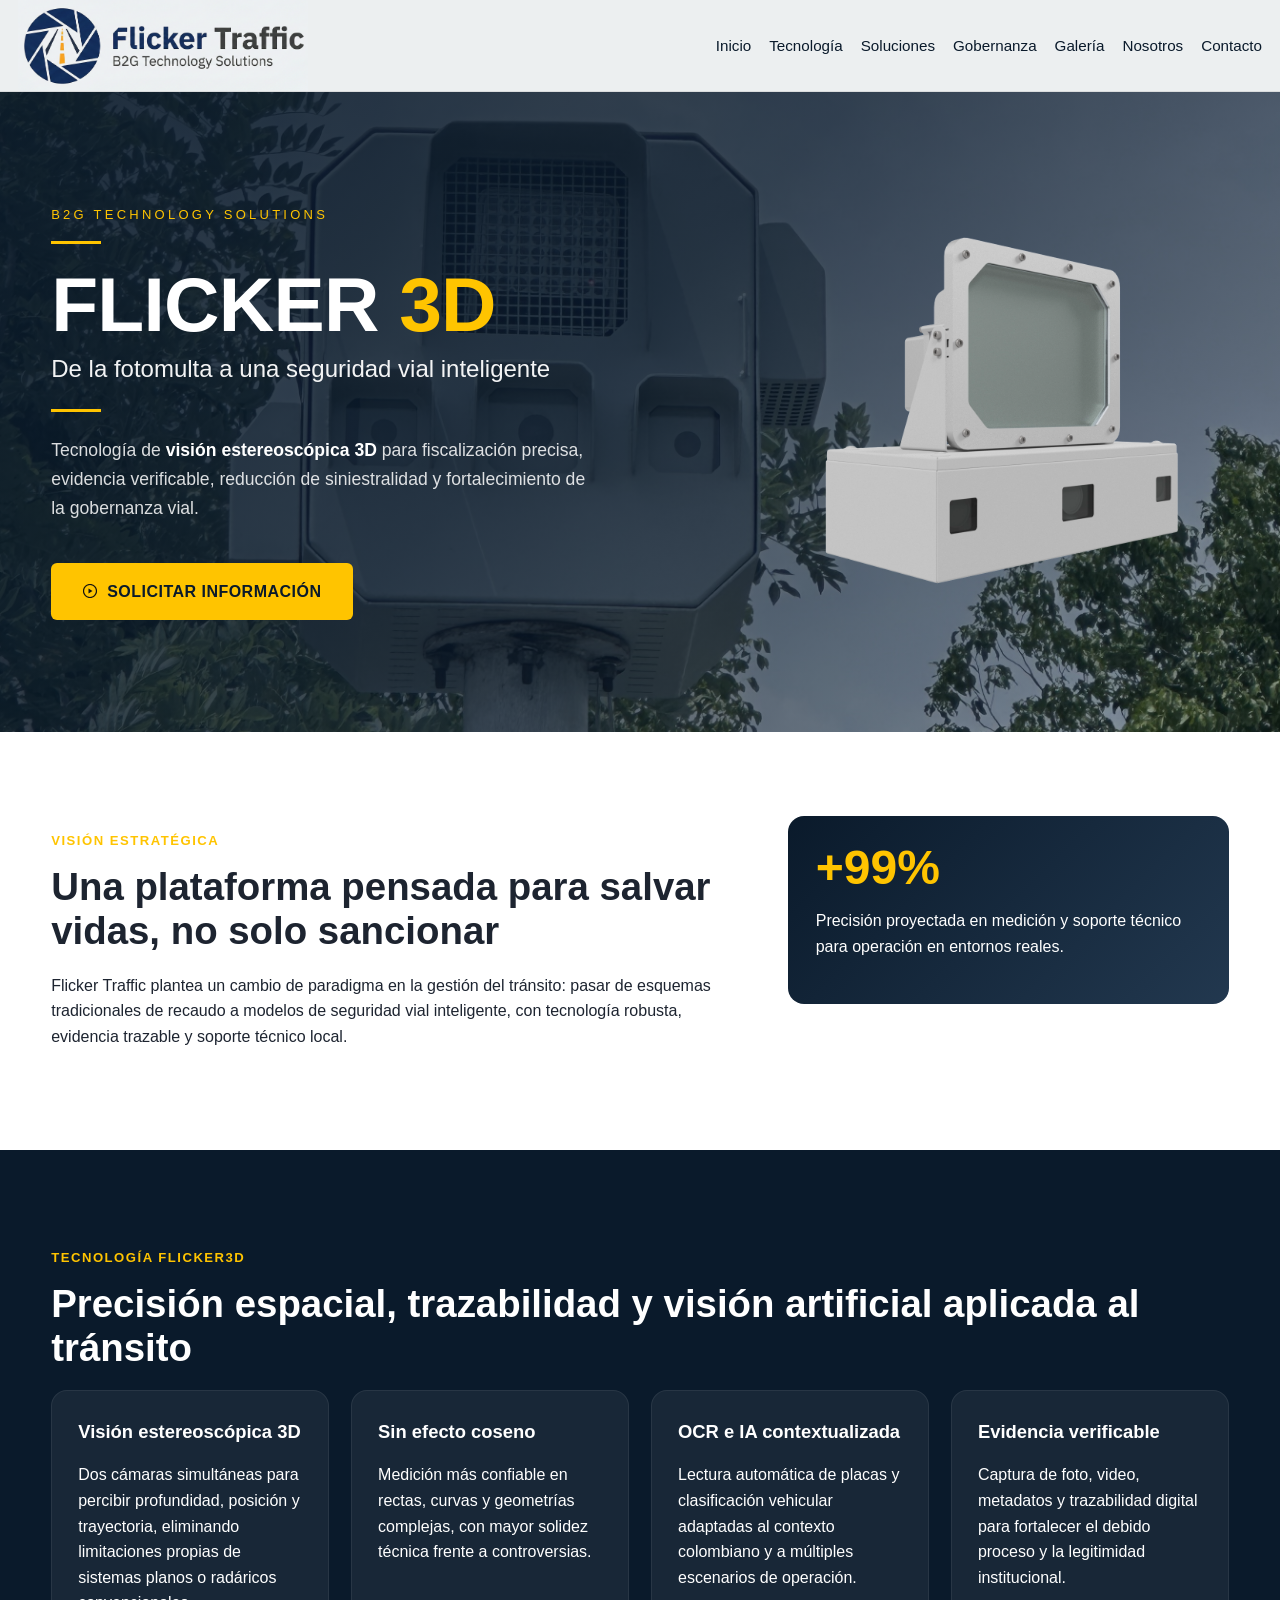
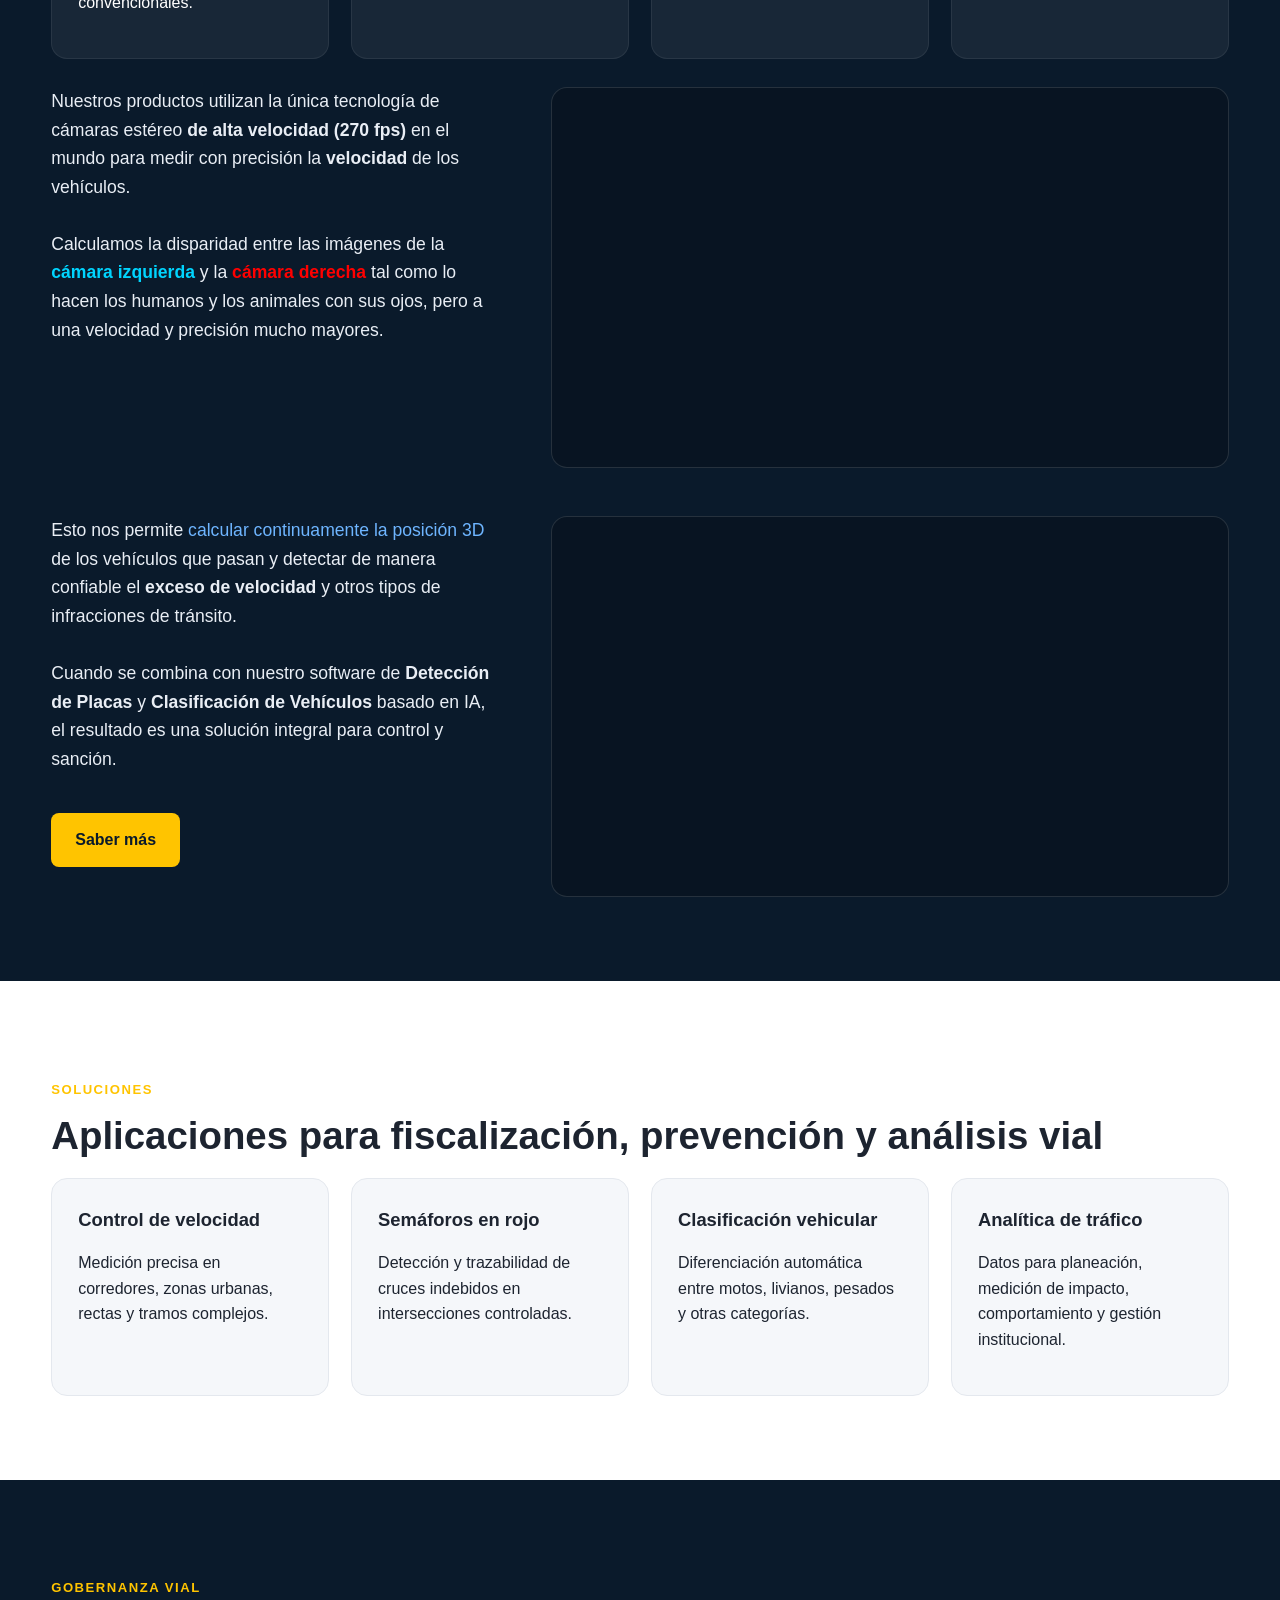
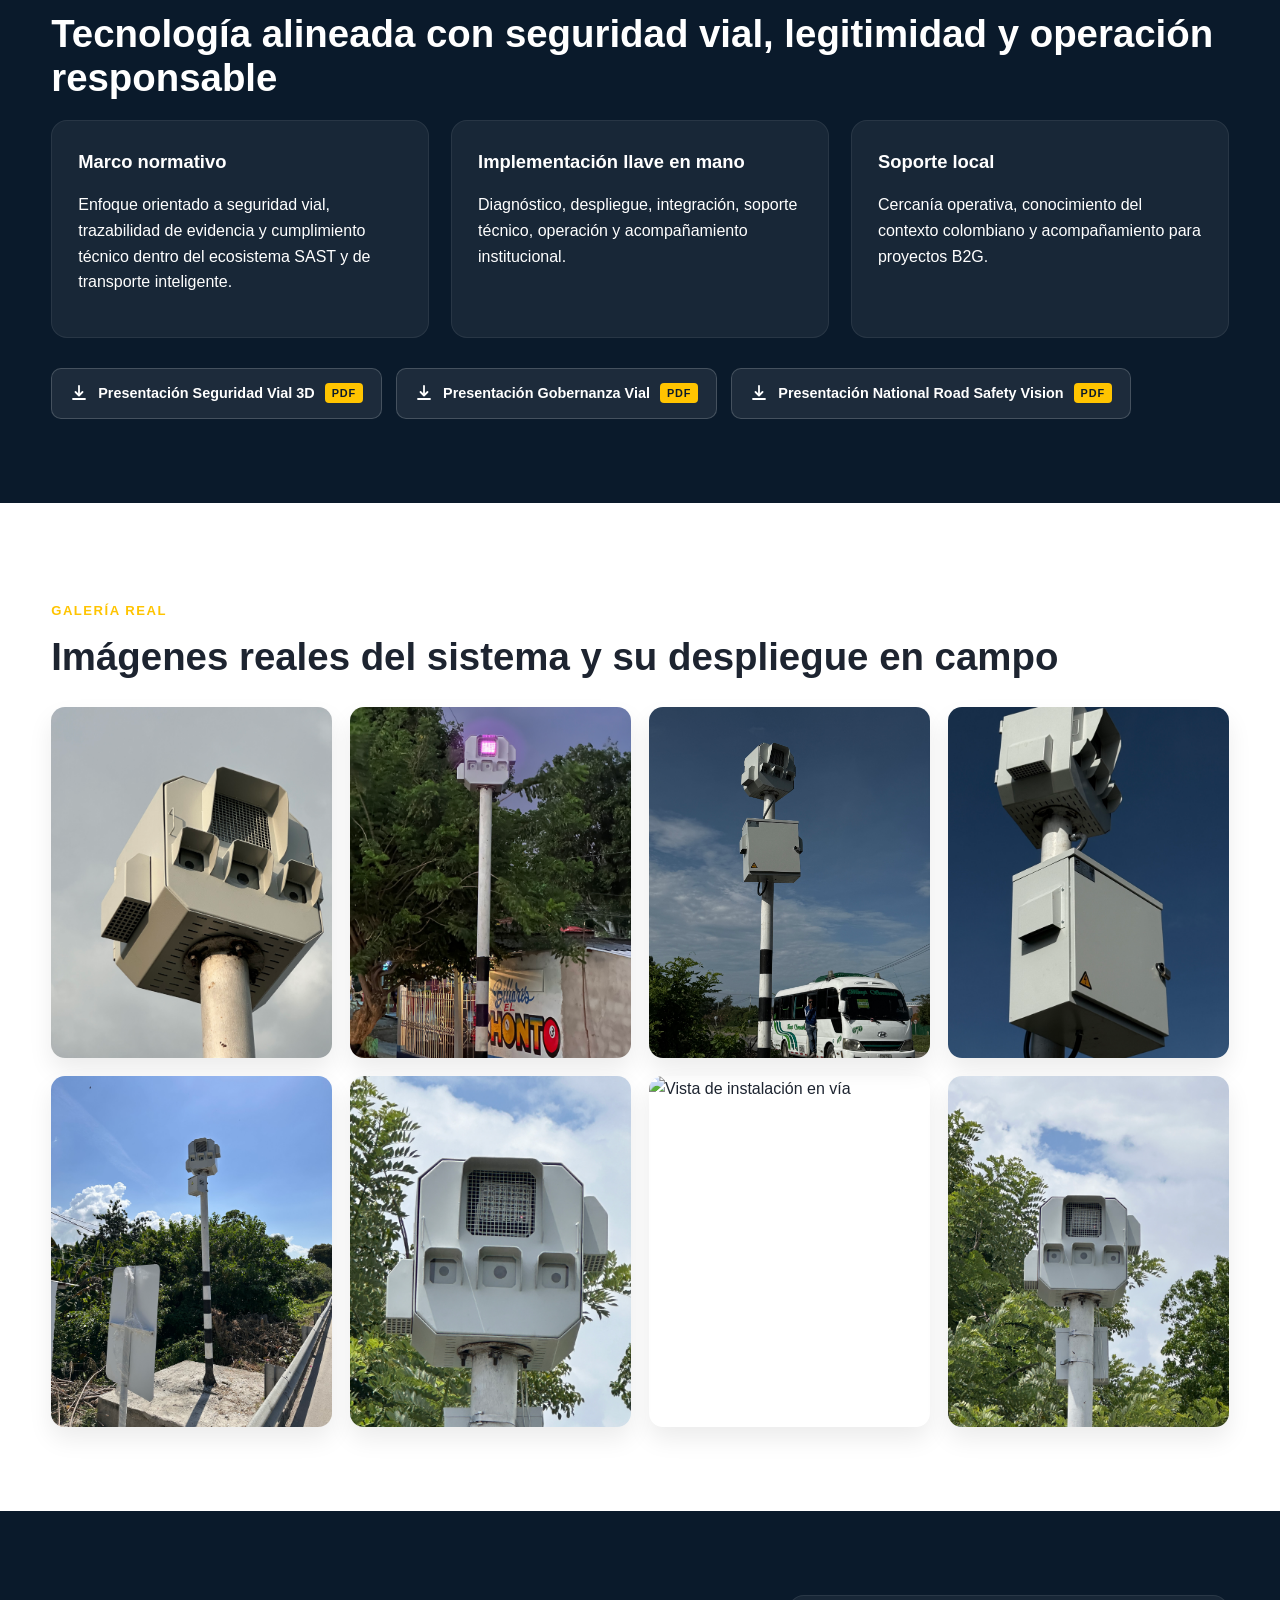
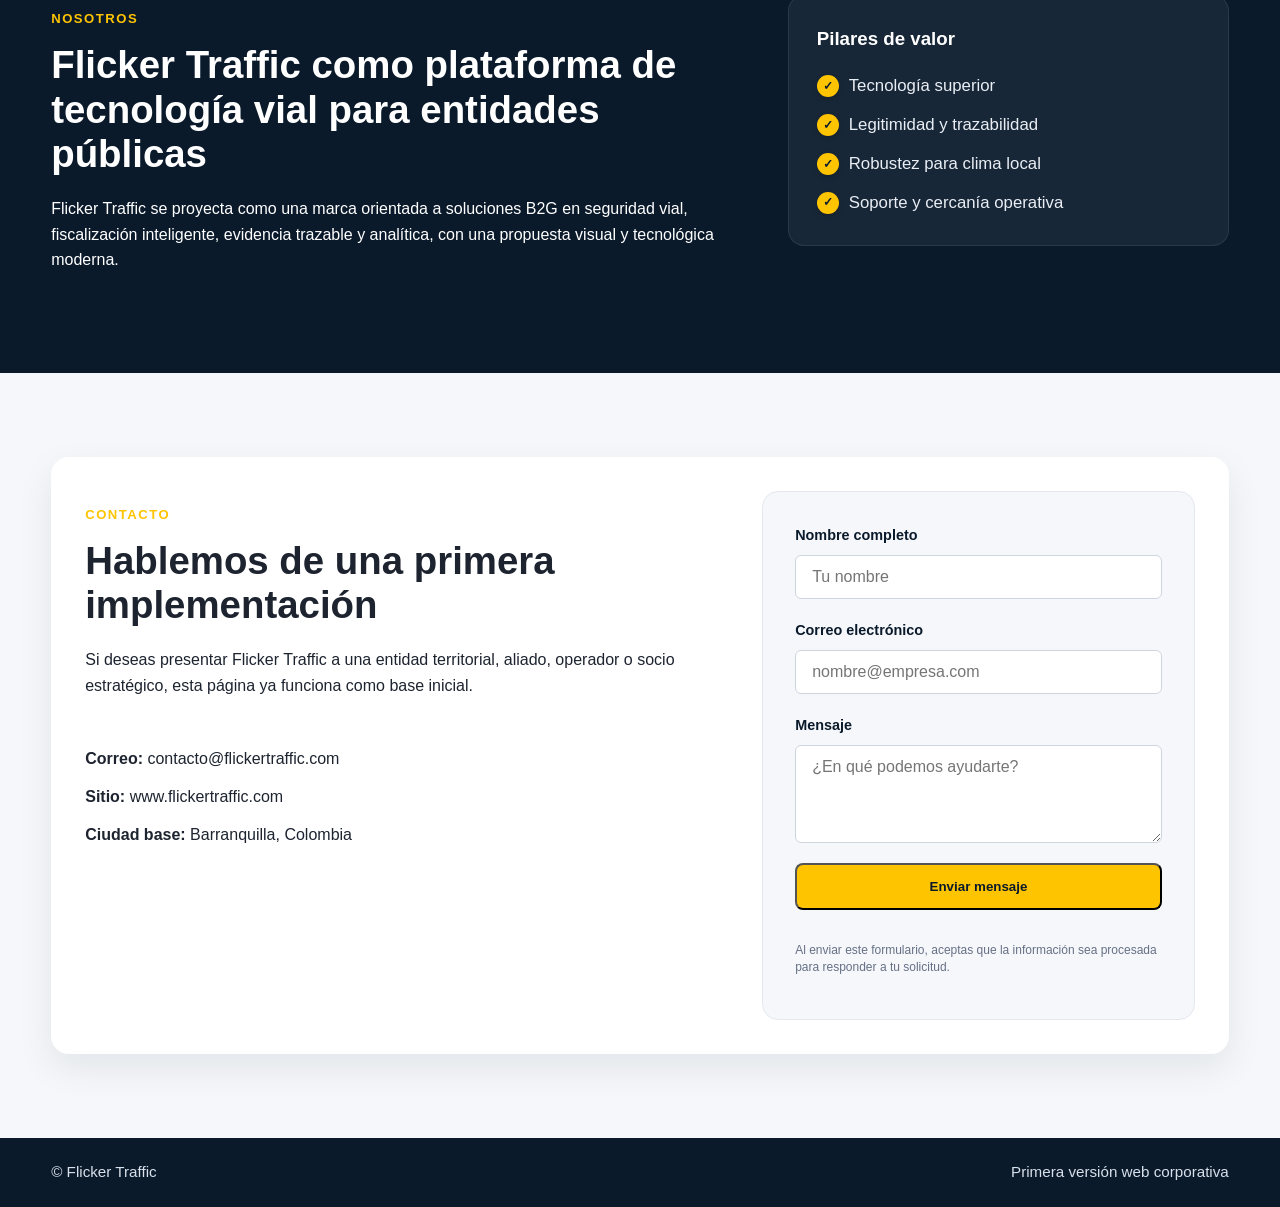
==== commit bddc43ca: "Changing contact info" ====
--- a/index.html
+++ b/index.html
@@ -374,8 +374,8 @@
           </div>
 
           <div class="contact-data">
-            <p><strong>Correo:</strong> info@flickertraffic.com</p>
-            <p><strong>Sitio:</strong> flickertraffic.com</p>
+            <p><strong>Correo:</strong> contacto@flickertraffic.com</p>
+            <p><strong>Sitio:</strong> www.flickertraffic.com</p>
             <p><strong>Ciudad base:</strong> Barranquilla, Colombia</p>
           </div>
         </div>
